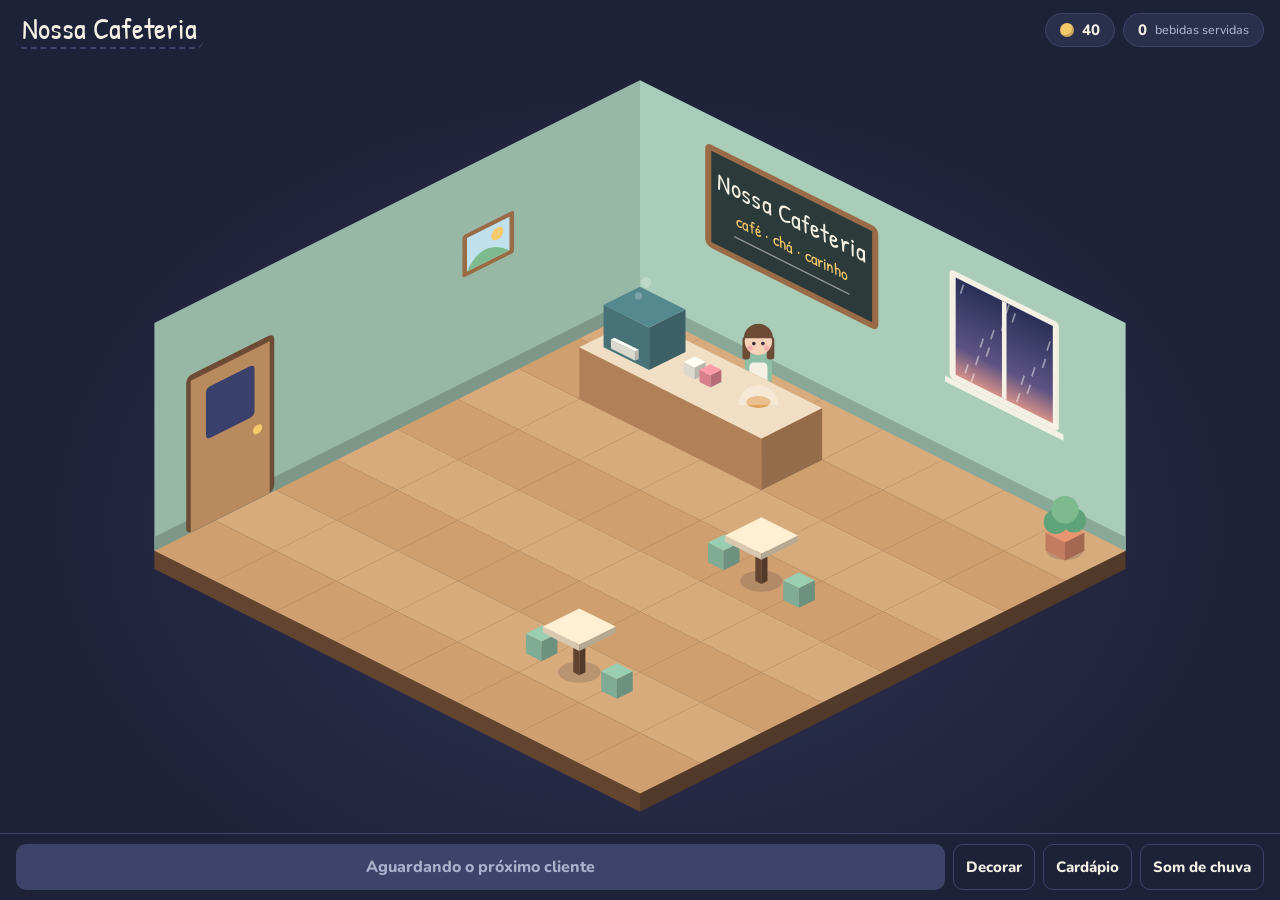
==== index.html @ 8dec98d8 "Add files via upload" ====
<!DOCTYPE html>
<html lang="pt-BR">
<head>
<meta charset="utf-8">
<meta name="viewport" content="width=device-width, initial-scale=1">
<title>Nossa Cafeteria</title>
<link rel="preconnect" href="https://fonts.googleapis.com">
<link href="https://fonts.googleapis.com/css2?family=Nunito:wght@500;700;800&family=Patrick+Hand&display=swap" rel="stylesheet">
<style>
:root{
  /* layout: uma tela só. Cabeçalho de giz, a cafeteria isométrica no meio, barra de ações embaixo, gaveta lateral para decorar. */
  --night:#1e2238; --panel:#2a2f4b; --line:#3d4369; --chalk:#f4f0e4; --muted:#aab0cc;
  --butter:#f6c96b; --rose:#ef8f9c; --sage:#8fbfa6;
  --display:"Patrick Hand","Comic Sans MS",cursive;
  --body:"Nunito",system-ui,-apple-system,"Segoe UI",sans-serif;
  color-scheme:dark;
}
*{box-sizing:border-box}
[hidden]{display:none!important}
html,body{height:100%;margin:0}
body{background:var(--night);color:var(--chalk);font-family:var(--body);font-weight:500;font-size:15px;overflow:hidden}
button{font:inherit;color:inherit;cursor:pointer;border:0;background:none}
button:focus-visible,input:focus-visible{outline:3px solid var(--butter);outline-offset:2px}
#app{height:100%;display:grid;grid-template-rows:auto 1fr auto}
header{display:flex;align-items:center;justify-content:space-between;gap:12px;padding:10px 16px;flex-wrap:wrap}
#nameBtn{font-family:var(--display);font-size:30px;line-height:1.1;padding:2px 6px;border-radius:8px;border-bottom:2px dashed var(--line);text-align:left}
#nameBtn:hover{border-bottom-color:var(--butter)}
#nameInput{font-family:var(--display);font-size:28px;background:var(--panel);color:var(--chalk);border:2px solid var(--butter);border-radius:8px;padding:2px 8px;width:min(320px,70vw)}
.stats{display:flex;gap:8px}
.pill{background:var(--panel);border:1px solid var(--line);border-radius:999px;padding:6px 14px;display:flex;align-items:center;gap:8px;font-weight:800;font-variant-numeric:tabular-nums}
.pill small{font-weight:500;color:var(--muted)}
.coin{width:14px;height:14px;border-radius:50%;background:var(--butter);box-shadow:inset -2px -2px 0 rgba(0,0,0,.18)}
main{display:flex;min-height:0}
#stage{flex:1;min-width:0;min-height:0;position:relative;background:radial-gradient(ellipse at 50% 60%,#2e3357 0%,var(--night) 70%)}
#room{position:absolute;inset:0;width:100%;height:100%;display:block;touch-action:manipulation}
#toast{position:absolute;left:50%;top:12px;transform:translate(-50%,-8px);max-width:min(440px,calc(100% - 32px));background:var(--chalk);color:#2a2540;padding:10px 16px;border-radius:14px;font-weight:700;opacity:0;pointer-events:none;transition:opacity .3s,transform .3s;text-align:center}
#toast.show{opacity:1;transform:translate(-50%,0)}
#placebar{position:absolute;left:50%;bottom:12px;transform:translateX(-50%);display:flex;align-items:center;gap:12px;background:var(--panel);border:1px solid var(--butter);border-radius:14px;padding:8px 8px 8px 14px;max-width:calc(100% - 32px)}
#panel{width:330px;background:var(--panel);border-left:1px solid var(--line);display:flex;flex-direction:column;min-height:0}
.tabs{display:flex;gap:6px;padding:10px 12px 0}
.tab{flex:1;padding:8px;border-radius:10px 10px 0 0;font-weight:800;color:var(--muted);border-bottom:3px solid transparent}
.tab[aria-selected="true"]{color:var(--chalk);border-bottom-color:var(--butter)}
.tabx{flex:0 0 auto;padding:8px 12px;color:var(--muted);font-weight:800}
#panelBody{overflow:auto;padding:12px;display:flex;flex-direction:column;gap:8px}
h2{font-family:var(--display);font-size:22px;font-weight:400;margin:8px 0 0}
.row{display:flex;align-items:center;gap:10px;background:rgba(255,255,255,.04);border:1px solid var(--line);border-radius:12px;padding:6px 8px}
.row canvas{width:56px;height:56px;flex:0 0 56px;background:rgba(255,255,255,.05);border-radius:8px}
.row .nm{flex:1;min-width:0;font-weight:700}
.row .nm small{display:block;font-weight:500;color:var(--muted)}
.btn{background:var(--butter);color:#2a2540;font-weight:800;border-radius:10px;padding:8px 12px;white-space:nowrap}
.btn:hover{filter:brightness(1.06)}
.btn:disabled{background:var(--line);color:var(--muted);cursor:default;filter:none}
.btn.ghost{background:transparent;color:var(--chalk);border:1px solid var(--line)}
.btn.ghost:hover{border-color:var(--chalk)}
.btn.ghost[aria-pressed="true"]{border-color:var(--sage);color:var(--sage)}
.sw{display:flex;gap:8px;flex-wrap:wrap}
.sw button{width:38px;height:38px;border-radius:50%;border:3px solid var(--line)}
.sw button[aria-pressed="true"]{border-color:var(--chalk)}
.recipe{background:rgba(255,255,255,.04);border:1px solid var(--line);border-radius:12px;padding:10px 12px}
.recipe b{display:flex;justify-content:space-between}
.recipe span{color:var(--muted);font-size:14px}
.recipe.locked{opacity:.6}
footer{display:flex;gap:8px;padding:10px 16px;flex-wrap:wrap;border-top:1px solid var(--line)}
#orderBtn{flex:1 1 220px;padding:12px 16px;font-size:16px}
.overlay{position:fixed;inset:0;background:rgba(20,22,40,.72);display:grid;place-items:center;padding:16px;z-index:5}
.card{background:var(--panel);border:1px solid var(--line);border-radius:20px;padding:18px;width:min(640px,100%);max-height:100%;overflow:auto;display:grid;gap:14px}
.card h1{font-family:var(--display);font-weight:400;font-size:30px;margin:0;text-wrap:balance}
.chips{display:flex;gap:6px;flex-wrap:wrap}
.chip{border:1px solid var(--line);border-radius:999px;padding:3px 10px;font-size:13px;color:var(--muted)}
.chip.done{background:var(--sage);border-color:var(--sage);color:#1e2238;font-weight:700}
.chip.now{border-color:var(--butter);color:var(--butter);font-weight:700}
.brewgrid{display:grid;grid-template-columns:150px 1fr;gap:18px;align-items:center}
.cupwrap{position:relative;width:118px;margin:0 auto}
.cupwrap::after{content:"";position:absolute;right:-26px;top:28px;width:30px;height:54px;border:6px solid var(--chalk);border-left:0;border-radius:0 24px 24px 0}
.cup{height:140px;border:5px solid var(--chalk);border-top-width:2px;border-radius:6px 6px 34px 34px;display:flex;flex-direction:column-reverse;overflow:hidden;background:rgba(255,255,255,.05)}
.layer{height:0;transition:height .7s ease;display:grid;place-items:center;color:#b7794a;font-size:13px;line-height:1;flex:0 0 auto}
.stations{display:grid;grid-template-columns:1fr 1fr;gap:8px}
.st{position:relative;overflow:hidden;background:rgba(255,255,255,.05);border:2px solid var(--line);border-radius:12px;padding:10px;font-weight:700;text-align:left}
.st:hover{border-color:var(--muted)}
.st.next{border-color:var(--butter);box-shadow:0 0 0 3px rgba(246,201,107,.18)}
.st.working::after{content:"";position:absolute;left:0;bottom:0;height:4px;width:100%;background:var(--butter);transform-origin:left;animation:fill .85s linear}
.st.no{animation:shake .3s}
.arts{display:flex;gap:8px;align-items:center;flex-wrap:wrap}
.arts button{width:44px;height:44px;border-radius:50%;border:2px solid var(--line);font-size:20px;color:var(--rose)}
.arts button:disabled{opacity:.35;cursor:default}
.arts button:not(:disabled){border-color:var(--butter)}
#hint{min-height:1.4em;color:var(--butter);font-weight:700}
.cardfoot{display:flex;justify-content:space-between;gap:8px}
@keyframes fill{from{transform:scaleX(0)}to{transform:scaleX(1)}}
@keyframes shake{25%{transform:translateX(-4px)}75%{transform:translateX(4px)}}
@media (max-width:760px){
  main{flex-direction:column}
  #panel{width:auto;height:46%;border-left:0;border-top:1px solid var(--line)}
  #nameBtn{font-size:24px}
  .brewgrid{grid-template-columns:1fr}
  .cup{height:110px}
}
@media (prefers-reduced-motion:reduce){.st.working::after,.st.no{animation:none}.layer,#toast{transition:none}}
</style>
</head>
<body>
<div id="app">
  <header>
    <div>
      <button id="nameBtn" title="Trocar o nome da cafeteria"></button>
      <input id="nameInput" maxlength="24" aria-label="Nome da cafeteria" hidden>
    </div>
    <div class="stats">
      <div class="pill" title="Moedas"><span class="coin"></span><span id="coins">0</span></div>
      <div class="pill"><span id="served">0</span><small>bebidas servidas</small></div>
    </div>
  </header>
  <main>
    <div id="stage">
      <canvas id="room" role="img" aria-label="Vista isométrica da cafeteria"></canvas>
      <div id="toast" role="status"></div>
      <div id="placebar" hidden><span id="placeText"></span><button class="btn ghost" id="placeCancel">Guardar</button></div>
    </div>
    <aside id="panel" hidden>
      <div class="tabs" role="tablist">
        <button class="tab" role="tab" data-tab="deco">Decoração</button>
        <button class="tab" role="tab" data-tab="menu">Cardápio</button>
        <button class="tabx" id="panelClose" aria-label="Fechar painel">Fechar</button>
      </div>
      <div id="panelBody"></div>
    </aside>
  </main>
  <footer>
    <button class="btn" id="orderBtn" disabled>Aguardando o próximo cliente</button>
    <button class="btn ghost" id="decoBtn">Decorar</button>
    <button class="btn ghost" id="menuBtn">Cardápio</button>
    <button class="btn ghost" id="rainBtn" aria-pressed="false">Som de chuva</button>
  </footer>
</div>

<div class="overlay" id="brew" hidden>
  <div class="card" role="dialog" aria-modal="true" aria-labelledby="brewTitle">
    <h1 id="brewTitle"></h1>
    <div class="chips" id="chips"></div>
    <div class="brewgrid">
      <div class="cupwrap"><div class="cup" id="cup"></div></div>
      <div style="display:grid;gap:10px">
        <div class="stations" id="stations"></div>
        <div class="arts" id="arts"><span>Desenho:</span>
          <button data-art="♥" aria-label="Coração">♥</button>
          <button data-art="✿" aria-label="Flor">✿</button>
          <button data-art="★" aria-label="Estrela">★</button>
        </div>
      </div>
    </div>
    <div id="hint" role="status"></div>
    <div class="cardfoot">
      <button class="btn ghost" id="brewBack">Voltar</button>
      <button class="btn" id="brewDone" disabled>Entregar para o cliente</button>
    </div>
  </div>
</div>

<script>
(() => {
'use strict';
const N=8, TW=40, TH=20, WALL=150;
const $=id=>document.getElementById(id);
const KEY='nossa-cafeteria-v1';

const RECIPES=[
  {id:'espresso',nome:'Espresso',preco:6,steps:['moer','extrair'],at:0},
  {id:'cha',nome:'Chá',preco:5,steps:['agua','sache'],at:0},
  {id:'cappuccino',nome:'Cappuccino',preco:10,steps:['moer','extrair','leite','espuma'],at:0},
  {id:'latte',nome:'Latte',preco:11,steps:['moer','extrair','leite','arte'],at:0},
  {id:'mocha',nome:'Mocha',preco:13,steps:['moer','extrair','chocolate','leite','espuma'],at:6},
  {id:'chocolate',nome:'Chocolate quente',preco:9,steps:['chocolate','leite','espuma'],at:14},
  {id:'gelado',nome:'Café gelado',preco:12,steps:['gelo','moer','extrair','leite'],at:24}
];
const ST={
  moer:{nome:'Moer os grãos',curto:'Moer'},
  extrair:{nome:'Tirar o espresso',curto:'Espresso',cor:'#5a3524',h:28},
  agua:{nome:'Água quente',curto:'Água',cor:'#cfe3e6',h:62},
  sache:{nome:'Sachê de chá',curto:'Chá',tinge:'#c98d52'},
  leite:{nome:'Leite vaporizado',curto:'Leite',cor:'#f0dcc0',h:34},
  espuma:{nome:'Espuma de leite',curto:'Espuma',cor:'#fffaf0',h:16},
  chocolate:{nome:'Calda de chocolate',curto:'Chocolate',cor:'#3b2218',h:14},
  gelo:{nome:'Gelo',curto:'Gelo',cor:'#dcf1f9',h:22},
  arte:{nome:'Desenho na espuma',curto:'Desenho'}
};
const SHOP=[
  {id:'planta',nome:'Planta',preco:15},
  {id:'samambaia',nome:'Costela-de-adão',preco:25},
  {id:'tapete',nome:'Tapete',preco:20,flat:true},
  {id:'luminaria',nome:'Luminária',preco:30},
  {id:'poltrona',nome:'Poltrona',preco:35},
  {id:'mesa',nome:'Mesa com banquinhos',preco:40,nota:'Mais 2 lugares'},
  {id:'estante',nome:'Estante de livros',preco:45},
  {id:'gato',nome:'Caminha com gatinho',preco:60,max:1,nota:'Ele passeia pela loja'},
  {id:'quadro',nome:'Quadro',preco:18,wall:true,v:92},
  {id:'relogio',nome:'Relógio',preco:20,wall:true,v:100},
  {id:'luzinhas',nome:'Luzinhas',preco:22,wall:true,v:132},
  {id:'prateleira',nome:'Prateleira de xícaras',preco:26,wall:true,v:86}
];
const DEFS=Object.fromEntries(SHOP.map(s=>[s.id,s]));
const WALLS={sage:'#a9cdb9',rose:'#efbcb8',sky:'#aecbe6',butter:'#f1dca4',lilac:'#cbbbe6'};
const WALL_NAMES={sage:'Verde sálvia',rose:'Rosa',sky:'Azul céu',butter:'Amarelo manteiga',lilac:'Lilás'};
const FLOORS={wood:['#d8ab7c','#cf9f70'],xadrez:['#f1e6d2','#9cc4b5'],escuro:['#7c5c4b','#705140']};
const FLOOR_NAMES={wood:'Madeira clara',xadrez:'Xadrez',escuro:'Madeira escura'};
const NOTES=[
  'Passei só para te ver. O café foi a desculpa.',
  'O melhor lugar da cidade é onde você está.',
  'Seu café deixa meu dia mais leve.',
  'Volto amanhã. E depois de amanhã também.'
];
const DEF_STATE=()=>({coins:40,served:0,count:0,name:'Nossa Cafeteria',wall:'sage',floor:'wood',
  items:[{id:'mesa',x:5,y:3},{id:'mesa',x:5,y:6},{id:'planta',x:7,y:0}],
  wallItems:[{id:'quadro',side:'L',t:2}],stock:{}});

let S=DEF_STATE();
function adopt(d){
  if(!d||typeof d!=='object')return;
  const b=DEF_STATE();
  S={...b,...d,items:Array.isArray(d.items)?d.items.filter(i=>DEFS[i.id]&&!DEFS[i.id].wall):b.items,
     wallItems:Array.isArray(d.wallItems)?d.wallItems.filter(i=>DEFS[i.id]&&DEFS[i.id].wall):b.wallItems,stock:d.stock||{}};
  if(!WALLS[S.wall])S.wall='sage'; if(!FLOORS[S.floor])S.floor='wood';
}
function save(){try{localStorage.setItem(KEY,JSON.stringify(S));}catch(e){}}

/* ---------- canvas helpers ---------- */
const cv=$('room'); let ctx=cv.getContext('2d');
let dpr=1, view={s:1,tx:0,ty:0}, now=0;
const P=(x,y,z=0)=>[(x-y)*TW,(x+y)*TH-z];
function shade(h,f){const n=parseInt(h.slice(1),16);const c=v=>Math.max(0,Math.min(255,v*f))|0;return `rgb(${c(n>>16&255)},${c(n>>8&255)},${c(n&255)})`;}
function poly(pts,fill){ctx.beginPath();pts.forEach((p,i)=>i?ctx.lineTo(p[0],p[1]):ctx.moveTo(p[0],p[1]));ctx.closePath();ctx.fillStyle=fill;ctx.fill();}
function bx(x,y,w,d,z0,z1,col){
  poly([P(x,y+d,z1),P(x+w,y+d,z1),P(x+w,y+d,z0),P(x,y+d,z0)],shade(col,.9));
  poly([P(x+w,y,z1),P(x+w,y+d,z1),P(x+w,y+d,z0),P(x+w,y,z0)],shade(col,.76));
  poly([P(x,y,z1),P(x+w,y,z1),P(x+w,y+d,z1),P(x,y+d,z1)],shade(col,1.08));
}
function circ(x,y,r){ctx.beginPath();ctx.arc(x,y,r,0,7);ctx.fill();}
function ell(x,y,rx,ry){ctx.beginPath();ctx.ellipse(x,y,rx,ry,0,0,7);ctx.fill();}
function rr(x,y,w,h,r){ctx.beginPath();ctx.moveTo(x+r,y);ctx.arcTo(x+w,y,x+w,y+h,r);ctx.arcTo(x+w,y+h,x,y+h,r);ctx.arcTo(x,y+h,x,y,r);ctx.arcTo(x,y,x+w,y,r);ctx.closePath();ctx.fill();}
function wallCtx(side,fn){ctx.save();ctx.transform(1,side==='R'?TH/TW:-TH/TW,0,1,0,0);fn(side==='R'?1:-1);ctx.restore();}
const shadow=(x,y,rx=12,ry=6)=>{ctx.fillStyle='rgba(30,25,50,.16)';ell(x,y,rx,ry);};

/* ---------- item art ---------- */
const G1='#5fa37a',G2='#7dbb8e';
const ITEM={
  planta(cx,cy){const p=P(cx,cy);shadow(p[0],p[1]);bx(cx-.16,cy-.16,.32,.32,0,12,'#d98a6a');const [x,y]=P(cx,cy,12);ctx.fillStyle=G1;circ(x-6,y-7,8);circ(x+6,y-8,8);ctx.fillStyle=G2;circ(x,y-15,9);},
  samambaia(cx,cy){const p=P(cx,cy);shadow(p[0],p[1],14,7);bx(cx-.18,cy-.18,.36,.36,0,14,'#e8dcc8');const [x,y]=P(cx,cy,14);
    [-1,-.5,0,.5,1].forEach((a,i)=>{ctx.save();ctx.translate(x,y);ctx.rotate(a*.8);ctx.fillStyle=i%2?G2:G1;ell(0,-22,7,22);ctx.restore();});},
  luminaria(cx,cy){const [x,y]=P(cx,cy);shadow(x,y,9,4.5);ctx.fillStyle='#4a4660';ell(x,y,7,3.5);rr(x-1.5,y-58,3,58,1);
    poly([[x-7,y-76],[x+7,y-76],[x+12,y-56],[x-12,y-56]],'#f6c96b');
    const g=ctx.createRadialGradient(x,y-56,2,x,y-56,62);g.addColorStop(0,'rgba(255,220,140,.34)');g.addColorStop(1,'rgba(255,220,140,0)');ctx.fillStyle=g;circ(x,y-56,62);},
  tapete(cx,cy){const a=.47,b=.33;poly([P(cx-a,cy-a),P(cx+a,cy-a),P(cx+a,cy+a),P(cx-a,cy+a)],'#ef8f9c');
    poly([P(cx-b,cy-b),P(cx+b,cy-b),P(cx+b,cy+b),P(cx-b,cy+b)],'#f7d3c4');
    poly([P(cx-.14,cy-.14),P(cx+.14,cy-.14),P(cx+.14,cy+.14),P(cx-.14,cy+.14)],'#ef8f9c');},
  poltrona(cx,cy){const p=P(cx,cy);shadow(p[0],p[1],18,9);const c='#e79aa5';
    bx(cx-.32,cy-.32,.64,.16,0,40,c);bx(cx-.32,cy-.16,.14,.48,0,24,c);bx(cx-.18,cy-.16,.36,.48,0,15,'#f3b9bf');bx(cx+.18,cy-.16,.14,.48,0,24,c);},
  mesa(cx,cy){const p=P(cx,cy);shadow(p[0],p[1],14,7);bx(cx-.05,cy-.05,.1,.1,0,26,'#6d4c36');bx(cx-.3,cy-.3,.6,.6,26,30,'#f0dfc4');},
  estante(cx,cy){const x0=cx-.42,y0=cy-.2;bx(x0,y0,.84,.4,0,72,'#b98a5e');const F=(u,z)=>P(x0+u,y0+.4,z);
    poly([F(.06,6),F(.78,6),F(.78,66),F(.06,66)],'#6d4c36');const cols=['#ef8f9c','#f6c96b','#8fbfa6','#9db7e0','#f3efe3'];
    for(let r=0;r<3;r++){const zb=7+r*20;if(r)poly([F(.06,zb-2),F(.78,zb-2),F(.78,zb),F(.06,zb)],'#b98a5e');
      for(let i=0;i<8;i++){const u=.09+i*.084,h=11+((i*7+r*5)%5);poly([F(u,zb),F(u+.07,zb),F(u+.07,zb+h),F(u,zb+h)],cols[(i+r*2)%5]);}}},
  gato(cx,cy){const [x,y]=P(cx,cy);ctx.fillStyle='#8f86c9';ell(x,y,17,9.5);ctx.fillStyle='#cbbbe6';ell(x,y-2,13,7);}
};
function stool(cx,cy){const p=P(cx,cy);shadow(p[0],p[1],7,3.5);bx(cx-.13,cy-.13,.26,.26,0,13,'#8fbfa6');}
const WITEM={
  quadro(u,v){ctx.fillStyle='#9a6b47';rr(u-17,v-14,34,28,2);ctx.fillStyle='#bfe0ec';ctx.fillRect(u-14,v-11,28,22);ctx.fillStyle='#f6c96b';circ(u+6,v-4,4);
    ctx.fillStyle='#7dbb8e';ctx.beginPath();ctx.moveTo(u-14,v+11);ctx.quadraticCurveTo(u-4,v-6,u+14,v+11);ctx.fill();},
  relogio(u,v){ctx.fillStyle='#4a4660';circ(u,v,14);ctx.fillStyle='#f4f0e4';circ(u,v,11.5);const d=new Date();const m=d.getMinutes()/60*6.283,h=(d.getHours()%12+d.getMinutes()/60)/12*6.283;
    ctx.strokeStyle='#4a4660';ctx.lineCap='round';ctx.lineWidth=2;ctx.beginPath();ctx.moveTo(u,v);ctx.lineTo(u+Math.sin(h)*6,v-Math.cos(h)*6);ctx.stroke();
    ctx.lineWidth=1.4;ctx.beginPath();ctx.moveTo(u,v);ctx.lineTo(u+Math.sin(m)*9,v-Math.cos(m)*9);ctx.stroke();},
  luzinhas(u,v){ctx.strokeStyle='#4a4660';ctx.lineWidth=1.2;ctx.beginPath();ctx.moveTo(u-20,v-5);ctx.quadraticCurveTo(u,v+11,u+20,v-5);ctx.stroke();
    const cols=['#f6c96b','#ef8f9c','#fff3c9','#9db7e0','#f6c96b'];
    for(let i=0;i<5;i++){const t=(i+.5)/5,x=u-20+40*t,y=v-5+32*t*(1-t);ctx.globalAlpha=.7+.3*Math.sin(now*2+i*1.7);ctx.fillStyle=cols[i];circ(x,y+3,3);}ctx.globalAlpha=1;},
  prateleira(u,v){ctx.fillStyle='#9a6b47';ctx.fillRect(u-18,v+6,36,4);['#f4f0e4','#ef8f9c','#8fbfa6'].forEach((c,i)=>{ctx.fillStyle=c;rr(u-15+i*11,v-4,8,10,2);});}
};

/* ---------- world rules ---------- */
const reserved=(x,y)=>(y<=1&&x<=4)||(x===2&&y>=2&&y<=6)||(y===6&&x<=2);
const wallReserved=(side,t)=>side==='L'?t>=6:(t>=1&&t<=3)||t===5||t===6;
const tileFree=(x,y,flat)=>!reserved(x,y)&&!S.items.some(i=>i.x===x&&i.y===y&&!!DEFS[i.id].flat===!!flat);
const wallFree=(side,t)=>!wallReserved(side,t)&&!S.wallItems.some(i=>i.side===side&&i.t===t);
function seats(){const o=[];for(const it of S.items)if(it.id==='mesa'){
  o.push({k:it.x+','+it.y+',a',x:it.x-.12,y:it.y+.5,tx:it.x,ty:it.y});o.push({k:it.x+','+it.y+',b',x:it.x+1.12,y:it.y+.5,tx:it.x,ty:it.y});}
  return o.filter(s=>s.x>.2&&s.x<N-.2);}
const DOOR={x:.25,y:6.5}, LANE={x:2.5,y:6.5};
const slot=i=>({x:2.5,y:2.75+i*.95});

/* ---------- customers ---------- */
const custs=[]; let spawnT=1.5; const parts=[];
const SKIN=['#f6d2b8','#e9b98f','#c98d62','#9b6a48','#fbe0cc'],HAIR=['#3a2c3f','#6d4c36','#c9803f','#2a2540','#e2c27a','#8a4b3a'],SHIRT=['#9db7e0','#f6c96b','#8fbfa6','#ef8f9c','#cbbbe6','#f4f0e4','#e39a6b'];
const pick=a=>a[Math.random()*a.length|0];
const unlocked=()=>RECIPES.filter(r=>S.served>=r.at);
function spawn(){S.count++;const special=S.count%6===0;
  custs.push({x:DOOR.x,y:DOOR.y,path:[],state:'enter',seed:Math.random()*9,skin:pick(SKIN),hair:pick(HAIR),shirt:special?'#ef8f9c':pick(SHIRT),pants:'#4a4660',long:Math.random()<.5,order:pick(unlocked()),special,seat:null,t:0});
  reflow();}
function reflow(){let i=0;for(const c of custs)if(c.state==='enter'||c.state==='queue'){const s=slot(i++);c.path=(c.state==='enter'&&c.x<2.45)?[LANE,s]:[s];}}
function move(c,dt,sp=1.7){if(!c.path.length){c.walking=false;return true;}const g=c.path[0],dx=g.x-c.x,dy=g.y-c.y,d=Math.hypot(dx,dy),st=sp*dt;
  if(d<=st){c.x=g.x;c.y=g.y;c.path.shift();}else{c.x+=dx/d*st;c.y+=dy/d*st;c.dir=(dx-dy)>=0?1:-1;}c.walking=true;return !c.path.length;}
const front=()=>{const c=custs.find(c=>c.state==='enter'||c.state==='queue');return c&&c.state==='queue'&&!c.path.length?c:null;};
function sendOut(c){c.seat=null;c.state='leave';c.path=[LANE,DOOR];}
function checkSeats(){const ks=new Set(seats().map(s=>s.k));for(const c of custs)if(c.seat&&!ks.has(c.seat))sendOut(c);}
function pop(x,y,z,txt,col){const p=P(x,y,z);parts.push({x:p[0],y:p[1],txt,col,life:1.6});}
function serve(c,r,art){const gain=r.preco+(Math.random()*3|0)+(art?1:0);S.coins+=gain;S.served++;pop(c.x,c.y,60,'+'+gain,'#f6c96b');c.cup=true;
  const taken=new Set(custs.map(k=>k.seat).filter(Boolean));const free=seats().filter(s=>!taken.has(s.k));
  if(free.length){const s=pick(free);c.seat=s.k;c.state='toSeat';c.path=[{x:s.x,y:s.y}];}else sendOut(c);
  reflow();
  const novo=RECIPES.filter(k=>k.at===S.served&&k.at>0);
  if(c.special)toast('Recadinho do cliente especial: “'+pick(NOTES)+'”');
  else if(novo.length)toast('Nova receita no cardápio: '+novo.map(k=>k.nome).join(', ')+'.');
  save();hud();if(!$('panel').hidden)renderPanel();}

/* ---------- cat ---------- */
const cat={x:0,y:0,mode:'sleep',t:6,path:[],on:false,dir:1};
function updCat(dt){const bed=S.items.find(i=>i.id==='gato');if(!bed){cat.on=false;return;}
  const home={x:bed.x+.5,y:bed.y+.5};
  if(!cat.on){cat.on=true;cat.x=home.x;cat.y=home.y;cat.mode='sleep';cat.t=5+Math.random()*6;}
  if(cat.mode==='sleep'){cat.x=home.x;cat.y=home.y;cat.t-=dt;if(cat.t<=0){const f=[];for(let x=0;x<N;x++)for(let y=0;y<N;y++)if(tileFree(x,y))f.push({x:x+.5,y:y+.5});
    if(f.length){cat.path=[pick(f)];cat.mode='walk';}else cat.t=5;}}
  else if(cat.mode==='walk'){if(move(cat,dt,1.1)){cat.mode='sit';cat.t=5+Math.random()*6;}}
  else if(cat.mode==='sit'){cat.walking=false;cat.t-=dt;if(cat.t<=0){cat.mode='home';}}
  else{cat.path=[home];if(move(cat,dt,1.1)){cat.mode='sleep';cat.t=9+Math.random()*10;}}}
function drawCat(cx,cy,mode,dir){const [x,y]=P(cx,cy);const c='#e9a25f',d='#c9803f';
  if(mode==='sleep'){ctx.fillStyle=c;ell(x,y-6,11,6.5);ctx.fillStyle=d;ell(x+6,y-3,6,2.5);ctx.fillStyle=c;circ(x-7,y-8,5);
    poly([[x-11,y-11],[x-10,y-16],[x-7,y-12]],c);poly([[x-6,y-12],[x-4,y-16],[x-3,y-10]],c);
    ctx.fillStyle='rgba(244,240,228,.8)';ctx.font='11px "Patrick Hand",cursive';ctx.fillText('z',x+2,y-16-3*Math.sin(now*1.5));return;}
  const bob=mode==='sit'?0:Math.abs(Math.sin(now*10))*1.5;shadow(x,y,9,4);
  ctx.strokeStyle=d;ctx.lineWidth=2.5;ctx.lineCap='round';ctx.beginPath();ctx.moveTo(x-9*dir,y-8);ctx.quadraticCurveTo(x-15*dir,y-12,x-13*dir,y-19+2*Math.sin(now*3));ctx.stroke();
  ctx.fillStyle=c;rr(x-7,y-5,3,5,1);rr(x+4,y-5,3,5,1);ell(x,y-8-bob,10,5.5);const hx=x+9*dir,hy=y-14-bob;circ(hx,hy,5.5);
  poly([[hx-5,hy-2],[hx-4,hy-9],[hx-1,hy-4]],c);poly([[hx+1,hy-4],[hx+4,hy-9],[hx+5,hy-2]],c);
  ctx.fillStyle='#3a2c3f';circ(hx-2,hy,.9);circ(hx+2,hy,.9);}

/* ---------- drawing ---------- */
function drawPerson(c,sit){const [px,py0]=P(c.x,c.y);const bob=c.walking?Math.abs(Math.sin(now*9+c.seed))*2:0;const py=py0-(sit?12:0)-bob;
  shadow(px,py0,10,5);
  if(!sit){ctx.fillStyle=c.pants;rr(px-6,py-10,5,10,2);rr(px+1,py-10,5,10,2);}
  ctx.fillStyle=c.shirt;rr(px-9,py-31,18,23,7);
  if(c.apron){ctx.fillStyle='#f4f0e4';rr(px-6,py-25,12,16,3);}
  if(c.long){ctx.fillStyle=c.hair;rr(px-10.5,py-42,5,15,2);rr(px+5.5,py-42,5,15,2);}
  ctx.fillStyle=c.skin;circ(px,py-39,9);
  ctx.fillStyle=c.hair;ctx.beginPath();ctx.arc(px,py-41,9.6,Math.PI,0);ctx.fill();
  ctx.fillStyle='#3a2c3f';circ(px-3,py-37.5,1.2);circ(px+3,py-37.5,1.2);
  ctx.fillStyle='rgba(239,143,156,.55)';circ(px-5.5,py-34.5,1.8);circ(px+5.5,py-34.5,1.8);
  if(c.cup&&!sit){ctx.fillStyle='#f4f0e4';rr(px+8,py-24,6,7,1.5);}
  if(c.special){ctx.fillStyle='#ef8f9c';ctx.font='13px sans-serif';ctx.textAlign='center';ctx.fillText('♥',px,py-54-2*Math.sin(now*3));ctx.textAlign='start';}}
const barista={x:2.5,y:.55,seed:0,skin:'#f6d2b8',hair:'#6d4c36',shirt:'#8fbfa6',pants:'#4a4660',long:true,apron:true};
function drawCounter(){bx(1,1,3,1,0,34,'#c58f62');poly([P(1,1,34),P(4,1,34),P(4,2,34),P(1,2,34)],'#f0dfc4');
  bx(1.2,1.2,.75,.6,34,62,'#4f7f86');bx(1.38,1.8,.4,.06,38,44,'#f4f0e4');
  const s=P(1.55,1.5,64);ctx.fillStyle='rgba(255,255,255,.22)';circ(s[0]+2*Math.sin(now*1.3),s[1]-6-((now*6)%10),3.5);circ(s[0]-3,s[1]-2-((now*6+5)%10),2.5);
  bx(2.3,1.4,.18,.18,34,42,'#f4f0e4');bx(2.56,1.4,.18,.18,34,42,'#ef8f9c');
  const [x,y]=P(3.45,1.5,34);ctx.fillStyle='#e0a35c';ell(x,y-3,8,4);ctx.fillStyle='rgba(255,255,255,.3)';ctx.beginPath();ctx.arc(x,y-1,13,Math.PI,0);ctx.fill();}
function drawRoom(){
  const wc=WALLS[S.wall],fl=FLOORS[S.floor];
  bx(0,0,N,N,-12,0,'#6d4c36');
  for(let x=0;x<N;x++)for(let y=0;y<N;y++)poly([P(x,y),P(x+1,y),P(x+1,y+1),P(x,y+1)],fl[S.floor==='xadrez'?(x+y)%2:y%2]);
  wallCtx('L',()=>{ctx.fillStyle=shade(wc,.9);ctx.fillRect(-N*TW,-WALL,N*TW,WALL);ctx.fillStyle=shade(wc,.74);ctx.fillRect(-N*TW,-9,N*TW,9);
    const x0=-7.5*TW+4;ctx.fillStyle='#6d4c36';rr(x0-3,-104,58,104,4);ctx.fillStyle='#b98a5e';ctx.fillRect(x0,-100,52,100);
    ctx.fillStyle='#39406b';rr(x0+10,-90,32,34,3);ctx.fillStyle='#f6c96b';circ(x0+44,-46,3);});
  wallCtx('R',()=>{ctx.fillStyle=wc;ctx.fillRect(0,-WALL,N*TW,WALL);ctx.fillStyle=shade(wc,.82);ctx.fillRect(0,-9,N*TW,9);
    // quadro-negro com o nome da cafeteria
    ctx.fillStyle='#9a6b47';rr(TW+3,-131,3*TW-6,68,4);ctx.fillStyle='#2c3a3a';ctx.fillRect(TW+7,-127,3*TW-14,60);
    ctx.fillStyle='#f4f0e4';ctx.textAlign='center';ctx.font='17px "Patrick Hand",cursive';ctx.fillText(S.name,2.5*TW,-104,3*TW-22);
    ctx.font='11px "Patrick Hand",cursive';ctx.fillStyle='#f6c96b';ctx.fillText('café · chá · carinho',2.5*TW,-86,3*TW-22);
    ctx.strokeStyle='rgba(244,240,228,.5)';ctx.lineWidth=1;ctx.beginPath();ctx.moveTo(TW+22,-78);ctx.lineTo(4*TW-22,-78);ctx.stroke();ctx.textAlign='start';
    // janela com chuva
    const x0=5*TW+8,w=2*TW-16,y0=-124,h=64;const g=ctx.createLinearGradient(0,y0,0,y0+h);g.addColorStop(0,'#2a3058');g.addColorStop(.7,'#5d5383');g.addColorStop(1,'#d48f88');
    ctx.fillStyle='#f4f0e4';rr(x0-4,y0-4,w+8,h+8,3);ctx.fillStyle=g;ctx.fillRect(x0,y0,w,h);
    ctx.save();ctx.beginPath();ctx.rect(x0,y0,w,h);ctx.clip();ctx.strokeStyle='rgba(255,255,255,.45)';ctx.lineWidth=1;
    for(let i=0;i<16;i++){const rx=x0+((i*37+now*30)%w),ry=y0+((i*53+now*150)%h);ctx.beginPath();ctx.moveTo(rx,ry);ctx.lineTo(rx-2,ry+7);ctx.stroke();}
    ctx.restore();ctx.fillStyle='#f4f0e4';ctx.fillRect(x0+w/2-1.5,y0,3,h);ctx.fillRect(x0-7,y0+h+4,w+14,4);});
}
function drawWallItem(it,alpha){const d=DEFS[it.id];wallCtx(it.side,dir=>{if(alpha)ctx.globalAlpha=alpha;WITEM[it.id](dir*(it.t+.5)*TW,-d.v);ctx.globalAlpha=1;});}
function draw(){
  ctx.setTransform(1,0,0,1,0,0);ctx.clearRect(0,0,cv.width,cv.height);
  const k=dpr*view.s;ctx.setTransform(k,0,0,k,dpr*view.tx,dpr*view.ty);
  drawRoom();
  S.wallItems.forEach(i=>drawWallItem(i));
  if(placing){const def=DEFS[placing.id];
    if(def.wall){for(const side of['L','R'])for(let t=0;t<N;t++)if(wallFree(side,t))wallCtx(side,dir=>{ctx.fillStyle='rgba(255,255,255,.28)';circ(dir*(t+.5)*TW,-def.v,5);});}
    else for(let x=0;x<N;x++)for(let y=0;y<N;y++)if(tileFree(x,y,def.flat))poly([P(x+.5,y+.3),P(x+.7,y+.5),P(x+.5,y+.7),P(x+.3,y+.5)],'rgba(255,255,255,.3)');}
  S.items.forEach(i=>{if(DEFS[i.id].flat)ITEM[i.id](i.x+.5,i.y+.5);});
  const D=[{d:barista.x+barista.y,f:()=>drawPerson(barista)},{d:4,f:drawCounter}];
  const sitting={};custs.forEach(c=>{if(c.state==='sit')sitting[c.seat]=1;});
  for(const it of S.items){if(DEFS[it.id].flat)continue;const cx=it.x+.5,cy=it.y+.5;
    if(it.id==='mesa'){D.push({d:cx+cy-.67,f:()=>stool(cx-.62,cy)});D.push({d:cx+cy+.57,f:()=>stool(cx+.62,cy)});
      D.push({d:cx+cy,f:()=>{ITEM.mesa(cx,cy);['a','b'].forEach((s,j)=>{if(sitting[it.x+','+it.y+','+s]){const p=P(cx+(j?.16:-.16),cy,30);ctx.fillStyle='#f4f0e4';rr(p[0]-3.5,p[1]-7,7,7,1.5);}});}});}
    else D.push({d:cx+cy,f:()=>ITEM[it.id](cx,cy)});}
  for(const c of custs)D.push({d:c.x+c.y,f:()=>drawPerson(c,c.state==='sit')});
  if(cat.on)D.push({d:cat.x+cat.y+.01,f:()=>drawCat(cat.x,cat.y,cat.mode==='sleep'?'sleep':cat.mode==='sit'?'sit':'walk',cat.dir||1)});
  D.sort((a,b)=>a.d-b.d).forEach(o=>o.f());
  if(placing&&hover){const def=DEFS[placing.id];
    if(def.wall){if(hover.wall&&wallFree(hover.wall.side,hover.wall.t))drawWallItem({id:placing.id,...hover.wall},.7);}
    else if(hover.tile){const {x,y}=hover.tile,ok=tileFree(x,y,def.flat);poly([P(x,y),P(x+1,y),P(x+1,y+1),P(x,y+1)],ok?'rgba(143,191,166,.5)':'rgba(239,143,156,.5)');
      if(ok){ctx.globalAlpha=.75;ITEM[placing.id](x+.5,y+.5);if(placing.id==='mesa'){stool(x-.12,y+.5);stool(x+1.12,y+.5);}ctx.globalAlpha=1;}}}
  const f=front();
  if(f&&!placing){const [x,y]=P(f.x,f.y,62);ctx.font='15px "Patrick Hand",cursive';const w=ctx.measureText(f.order.nome).width+18;const by=y-24-2*Math.sin(now*2.5);
    ctx.fillStyle='#f4f0e4';rr(x-w/2,by,w,22,9);poly([[x-5,by+21],[x+5,by+21],[x,by+28]],'#f4f0e4');ctx.fillStyle='#2a2540';ctx.textAlign='center';ctx.fillText(f.order.nome,x,by+16);ctx.textAlign='start';}
  ctx.font='18px "Patrick Hand",cursive';ctx.textAlign='center';
  for(const p of parts){ctx.globalAlpha=Math.min(1,p.life);ctx.fillStyle=p.col;ctx.fillText(p.txt,p.x,p.y);}
  ctx.globalAlpha=1;ctx.textAlign='start';
}

/* ---------- loop ---------- */
let last=0,lastLabel='';
function tick(ts){const dt=Math.min(.05,(ts-last)/1000||0);last=ts;now=ts/1000;
  spawnT-=dt;const waiting=custs.filter(c=>c.state==='enter'||c.state==='queue').length;
  if(spawnT<=0){if(waiting<3)spawn();spawnT=7+Math.random()*7;}
  for(let i=custs.length-1;i>=0;i--){const c=custs[i],done=move(c,dt);
    if(c.state==='enter'&&done)c.state='queue';
    else if(c.state==='toSeat'&&done){c.state='sit';c.t=14+Math.random()*12;}
    else if(c.state==='sit'){c.t-=dt;if(c.t<=0){pop(c.x,c.y,58,'♥','#ef8f9c');sendOut(c);}}
    else if(c.state==='leave'&&done)custs.splice(i,1);}
  updCat(dt);
  for(let i=parts.length-1;i>=0;i--){parts[i].life-=dt;parts[i].y-=18*dt;if(parts[i].life<=0)parts.splice(i,1);}
  const f=front(),lab=f?'Preparar pedido: '+f.order.nome:'Aguardando o próximo cliente';
  if(lab!==lastLabel){lastLabel=lab;$('orderBtn').textContent=lab;$('orderBtn').disabled=!f;}
  draw();requestAnimationFrame(tick);}

/* ---------- HUD, toast ---------- */
function hud(){$('coins').textContent=S.coins;$('served').textContent=S.served;$('nameBtn').textContent=S.name;}
let toastT;function toast(m){const t=$('toast');t.textContent=m;t.classList.add('show');clearTimeout(toastT);toastT=setTimeout(()=>t.classList.remove('show'),4800);}

/* ---------- brew ---------- */
let brew=null;
function openBrew(c){if(!c)return;brew={c,r:c.order,i:0,busy:false,art:false};$('cup').innerHTML='';$('brewTitle').textContent='Pedido: '+c.order.nome;
  $('stations').innerHTML=Object.keys(ST).filter(k=>k!=='arte').map(k=>`<button class="st" data-st="${k}">${ST[k].nome}</button>`).join('');
  $('brew').hidden=false;renderBrew();}
function renderBrew(msg){const {r,i}=brew,cur=r.steps[i];
  $('chips').innerHTML=r.steps.map((s,j)=>`<span class="chip ${j<i?'done':j===i?'now':''}">${j+1}. ${ST[s].curto}</span>`).join('');
  document.querySelectorAll('#stations .st').forEach(b=>b.classList.toggle('next',b.dataset.st===cur));
  document.querySelectorAll('#arts button').forEach(b=>b.disabled=cur!=='arte');
  $('arts').style.display=r.steps.includes('arte')?'':'none';
  $('brewDone').disabled=i<r.steps.length;
  $('hint').textContent=msg||(cur?(cur==='arte'?'Agora escolha o desenho na espuma.':'Próximo passo: '+ST[cur].nome+'.'):'Prontinho! Pode entregar.');}
function addLayer(cor,h,txt){const d=document.createElement('div');d.className='layer';d.style.background=cor;d.textContent=txt||'';$('cup').appendChild(d);requestAnimationFrame(()=>requestAnimationFrame(()=>d.style.height=h+'%'));}
$('stations').addEventListener('click',e=>{const b=e.target.closest('.st');if(!b||!brew||brew.busy)return;const cur=brew.r.steps[brew.i];
  if(!cur)return;
  if(b.dataset.st!==cur){b.classList.remove('no');void b.offsetWidth;b.classList.add('no');renderBrew(cur==='arte'?'Falta só o desenho na espuma.':'Quase! Agora é: '+ST[cur].nome+'.');return;}
  brew.busy=true;b.classList.add('working');const st=ST[cur];
  setTimeout(()=>{if(!brew)return;b.classList.remove('working');if(st.cor)addLayer(st.cor,st.h);
    if(st.tinge){const l=$('cup').lastElementChild;if(l)l.style.background=st.tinge;}
    brew.i++;brew.busy=false;renderBrew(cur==='moer'?'Hum, que cheirinho de café moído. Agora: '+ST[brew.r.steps[brew.i]].nome+'.':'');},850);});
$('arts').addEventListener('click',e=>{const b=e.target.closest('button');if(!b||!brew||brew.busy||brew.r.steps[brew.i]!=='arte')return;
  addLayer('#fffaf0',13,b.dataset.art);brew.art=true;brew.i++;renderBrew();});
function closeBrew(){$('brew').hidden=true;brew=null;}
$('brewBack').onclick=closeBrew;
$('brewDone').onclick=()=>{const b=brew;closeBrew();if(custs.includes(b.c)&&b.c.state==='queue')serve(b.c,b.r,b.art);};
$('orderBtn').onclick=()=>openBrew(front());

/* ---------- panel / shop ---------- */
let tab='deco',placing=null,hover=null,resetArmed=false;
const owned=id=>S.items.concat(S.wallItems).filter(i=>i.id===id).length+(S.stock[id]||0)+(placing&&placing.id===id?1:0);
function renderPanel(){document.querySelectorAll('.tab').forEach(t=>t.setAttribute('aria-selected',t.dataset.tab===tab));
  const b=$('panelBody');
  if(tab==='menu'){b.innerHTML='<h2>Cardápio</h2>'+RECIPES.map(r=>{const ok=S.served>=r.at;
      return `<div class="recipe ${ok?'':'locked'}"><b><span style="color:inherit;font-size:inherit">${r.nome}</span><span>${r.preco} moedas</span></b><span>${ok?r.steps.map(s=>ST[s].curto).join(' → '):'Libera com '+r.at+' bebidas servidas'}</span></div>`;}).join('');return;}
  const row=s=>{const st=S.stock[s.id]||0,full=s.max&&owned(s.id)>=s.max&&!st;
    const lab=st?`Colocar (${st})`:full?'Já é seu':`${s.preco} moedas`;
    return `<div class="row"><canvas data-pv="${s.id}" width="56" height="56"></canvas><div class="nm">${s.nome}${s.nota?`<small>${s.nota}</small>`:''}</div><button class="btn" data-buy="${s.id}" ${(!st&&(full||S.coins<s.preco))?'disabled':''}>${lab}</button></div>`;};
  b.innerHTML='<h2>Para o salão</h2>'+SHOP.filter(s=>!s.wall).map(row).join('')+'<h2>Para as paredes</h2>'+SHOP.filter(s=>s.wall).map(row).join('')+
    '<h2>Cor da parede</h2><div class="sw">'+Object.keys(WALLS).map(k=>`<button data-wall="${k}" style="background:${WALLS[k]}" aria-label="${WALL_NAMES[k]}" aria-pressed="${S.wall===k}"></button>`).join('')+'</div>'+
    '<h2>Piso</h2><div class="sw">'+Object.keys(FLOORS).map(k=>`<button data-floor="${k}" style="background:linear-gradient(135deg,${FLOORS[k][0]} 50%,${FLOORS[k][1]} 50%)" aria-label="${FLOOR_NAMES[k]}" aria-pressed="${S.floor===k}"></button>`).join('')+'</div>'+
    '<p style="color:var(--muted);margin:8px 0 0">Com este painel aberto, toque em um móvel da cafeteria para mudar de lugar.</p>'+
    `<button class="btn ghost" data-reset="1" style="margin-top:8px">${resetArmed?'Toque de novo para apagar tudo':'Recomeçar do zero'}</button>`;
  b.querySelectorAll('canvas[data-pv]').forEach(preview);}
function preview(c){const id=c.dataset.pv,main=ctx;c.width=c.height=56*dpr;ctx=c.getContext('2d');
  if(DEFS[id].wall){ctx.setTransform(dpr*.95,0,0,dpr*.95,dpr*28,dpr*(id==='luzinhas'?26:28));WITEM[id](0,0);}
  else{const k=dpr*(id==='estante'||id==='luminaria'?.56:.7);ctx.setTransform(k,0,0,k,dpr*28,dpr*46);ctx.translate(0,-20);
    if(id==='mesa'){stool(-.12,.5);ITEM.mesa(.5,.5);stool(1.12,.5);}else ITEM[id](.5,.5);if(id==='gato')drawCat(.5,.5,'sleep',1);}
  ctx=main;}
function openPanel(t){tab=t;$('panel').hidden=false;resetArmed=false;renderPanel();}
function closePanel(){cancelPlacing();$('panel').hidden=true;}
function setPlacing(id){placing=id?{id}:null;$('placebar').hidden=!placing;
  if(placing)$('placeText').textContent=(DEFS[id].wall?'Toque em um ponto da parede para pendurar: ':'Toque em um lugar livre para colocar: ')+DEFS[id].nome;}
function cancelPlacing(){if(!placing)return;S.stock[placing.id]=(S.stock[placing.id]||0)+1;setPlacing(null);save();if(!$('panel').hidden)renderPanel();}
$('placeCancel').onclick=cancelPlacing;
$('panel').addEventListener('click',e=>{const t=e.target.closest('button');if(!t)return;const d=t.dataset;
  if(d.tab){tab=d.tab;resetArmed=false;if(tab!=='deco')cancelPlacing();renderPanel();}
  else if(d.buy){cancelPlacing();const s=DEFS[d.buy];if(S.stock[s.id]>0)S.stock[s.id]--;else if(S.coins>=s.preco)S.coins-=s.preco;else return;setPlacing(s.id);hud();save();renderPanel();}
  else if(d.wall){S.wall=d.wall;save();renderPanel();}
  else if(d.floor){S.floor=d.floor;save();renderPanel();}
  else if(d.reset){if(!resetArmed){resetArmed=true;renderPanel();return;}S=DEF_STATE();custs.length=0;cat.on=false;setPlacing(null);resetArmed=false;save();hud();renderPanel();toast('Cafeteria nova em folha.');}});
$('panelClose').onclick=closePanel;
$('decoBtn').onclick=()=>(!$('panel').hidden&&tab==='deco')?closePanel():openPanel('deco');
$('menuBtn').onclick=()=>{cancelPlacing();(!$('panel').hidden&&tab==='menu')?closePanel():openPanel('menu');};

/* ---------- pointer ---------- */
function target(e){const r=cv.getBoundingClientRect();const wx=(e.clientX-r.left-view.tx)/view.s,wy=(e.clientY-r.top-view.ty)/view.s;
  const gx=(wx/TW+wy/TH)/2,gy=(wy/TH-wx/TW)/2,tx=Math.floor(gx),ty=Math.floor(gy);let wall=null,best=46;
  for(const side of['L','R'])for(let t=0;t<N;t++){const p=side==='L'?P(0,t+.5,100):P(t+.5,0,100);const d=Math.hypot(p[0]-wx,p[1]-wy);if(d<best){best=d;wall={side,t};}}
  return{wx,wy,tile:tx>=0&&ty>=0&&tx<N&&ty<N?{x:tx,y:ty}:null,wall};}
cv.addEventListener('pointermove',e=>{hover=target(e);});
cv.addEventListener('pointerleave',()=>{hover=null;});
cv.addEventListener('click',e=>{const t=target(e);hover=t;
  if(placing){const def=DEFS[placing.id];
    if(def.wall){if(t.wall&&wallFree(t.wall.side,t.wall.t)){S.wallItems.push({id:placing.id,...t.wall});setPlacing(null);}else return toast('Escolha um ponto livre na parede (as bolinhas claras).');}
    else{if(t.tile&&tileFree(t.tile.x,t.tile.y,def.flat)){S.items.push({id:placing.id,...t.tile});setPlacing(null);}else return toast('Esse lugar está ocupado. Escolha um piso com a marca clara.');}
    save();renderPanel();return;}
  if(!$('panel').hidden&&tab==='deco'){
    let hit=null,best=30;for(const it of S.items){if(DEFS[it.id].flat)continue;const p=P(it.x+.5,it.y+.5,18);const d=Math.hypot(p[0]-t.wx,p[1]-t.wy);if(d<best){best=d;hit=it;}}
    if(!hit&&t.tile)hit=S.items.find(i=>i.x===t.tile.x&&i.y===t.tile.y);
    if(hit){S.items.splice(S.items.indexOf(hit),1);checkSeats();setPlacing(hit.id);save();renderPanel();return;}
    if(t.wall){const w=S.wallItems.find(i=>i.side===t.wall.side&&i.t===t.wall.t);if(w){S.wallItems.splice(S.wallItems.indexOf(w),1);setPlacing(w.id);save();renderPanel();}}
    return;}
  const f=front();if(f){const p=P(f.x,f.y,40);if(Math.hypot(p[0]-t.wx,p[1]-t.wy)<34)return openBrew(f);}
  if(cat.on){const p=P(cat.x,cat.y,8);if(Math.hypot(p[0]-t.wx,p[1]-t.wy)<18)pop(cat.x,cat.y,24,'♥','#ef8f9c');}});
addEventListener('keydown',e=>{if(e.key==='Escape'){if(brew)closeBrew();else cancelPlacing();}});

/* ---------- name ---------- */
$('nameBtn').onclick=()=>{const i=$('nameInput');i.value=S.name;$('nameBtn').hidden=true;i.hidden=false;i.focus();i.select();};
function commitName(){const i=$('nameInput');if(i.hidden)return;S.name=i.value.trim().slice(0,24)||'Nossa Cafeteria';i.hidden=true;$('nameBtn').hidden=false;hud();save();}
$('nameInput').addEventListener('blur',commitName);
$('nameInput').addEventListener('keydown',e=>{if(e.key==='Enter')commitName();});

/* ---------- rain sound ---------- */
let actx,gain,rainOn=false;
$('rainBtn').onclick=()=>{try{
  if(!actx){actx=new(window.AudioContext||window.webkitAudioContext)();const len=actx.sampleRate*3,buf=actx.createBuffer(1,len,actx.sampleRate),d=buf.getChannelData(0);
    for(let i=0;i<len;i++)d[i]=Math.random()*2-1;const src=actx.createBufferSource();src.buffer=buf;src.loop=true;
    const hp=actx.createBiquadFilter();hp.type='highpass';hp.frequency.value=700;const lp=actx.createBiquadFilter();lp.type='lowpass';lp.frequency.value=5200;
    gain=actx.createGain();gain.gain.value=0;src.connect(hp);hp.connect(lp);lp.connect(gain);gain.connect(actx.destination);src.start();}
  if(actx.state==='suspended')actx.resume();
  rainOn=!rainOn;gain.gain.linearRampToValueAtTime(rainOn?.07:0,actx.currentTime+.6);$('rainBtn').setAttribute('aria-pressed',rainOn);
}catch(err){toast('Não foi possível tocar o som neste navegador.');}};

/* ---------- boot ---------- */
function resize(){const r=$('stage').getBoundingClientRect();dpr=Math.min(2,window.devicePixelRatio||1);cv.width=Math.max(1,r.width*dpr);cv.height=Math.max(1,r.height*dpr);
  const H=WALL+2*N*TH+40;view.s=Math.min(r.width/(2*N*TW+40),r.height/H);view.tx=r.width/2;view.ty=(r.height-H*view.s)/2+(WALL+14)*view.s;}
function start(data){
  if(data&&data.state)adopt(data.state);else{try{adopt(JSON.parse(localStorage.getItem(KEY)));}catch(e){}}
  hud();resize();
  if(window.ResizeObserver)new ResizeObserver(resize).observe($('stage'));else addEventListener('resize',resize);
  requestAnimationFrame(tick);
}
window.claude?.hot?.snapshot?.(()=>({state:S}));
window.claude?.hot?.ready?window.claude.hot.ready(start):start(window.claude?.hot?.data??{});
})();
</script>
</body>
</html>
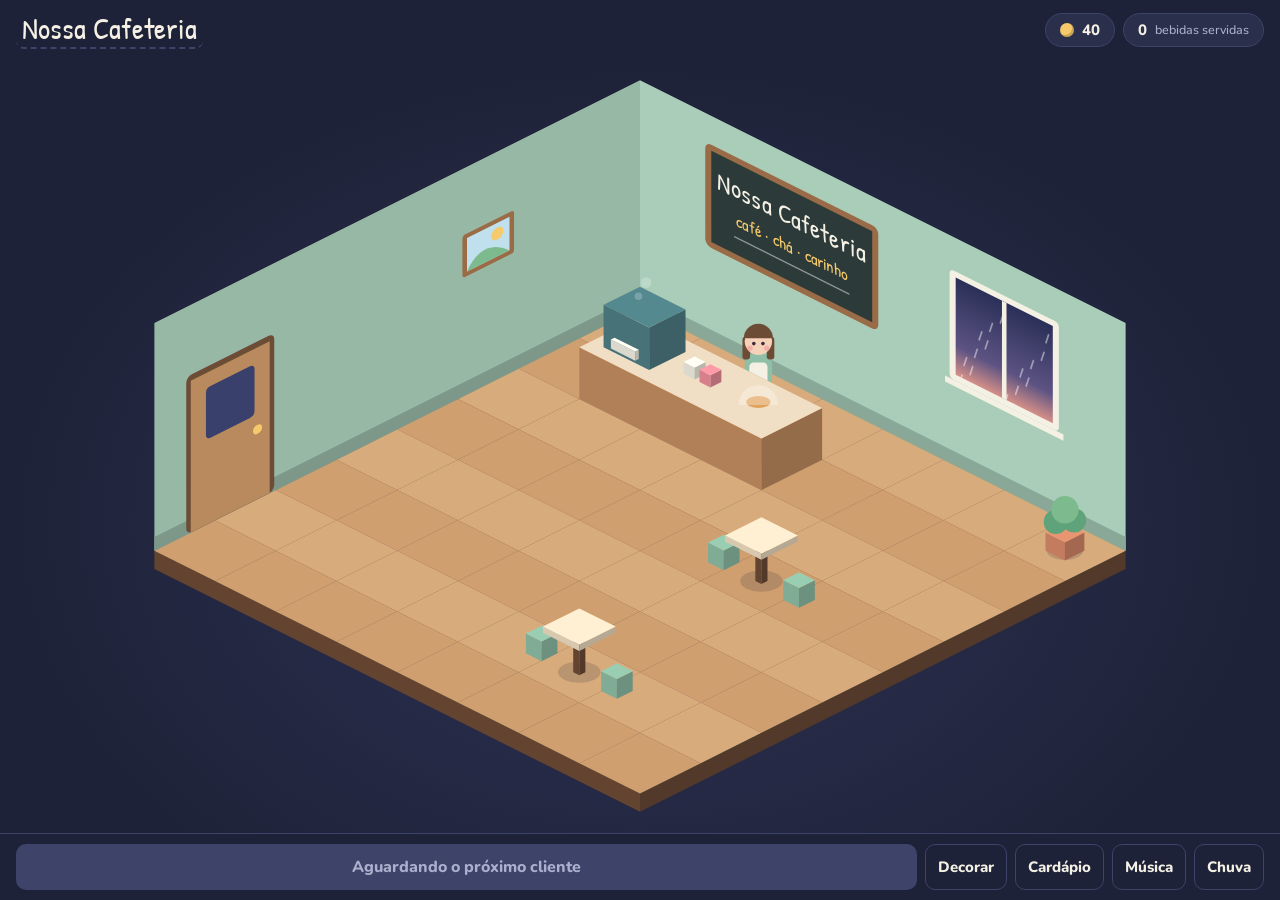
==== commit 0700911d: "Add files via upload" ====
--- a/index.html
+++ b/index.html
@@ -2,7 +2,7 @@
 <html lang="pt-BR">
 <head>
 <meta charset="utf-8">
-<meta name="viewport" content="width=device-width, initial-scale=1">
+<meta name="viewport" content="width=device-width, initial-scale=1, viewport-fit=cover">
 <title>Nossa Cafeteria</title>
 <link rel="preconnect" href="https://fonts.googleapis.com">
 <link href="https://fonts.googleapis.com/css2?family=Nunito:wght@500;700;800&family=Patrick+Hand&display=swap" rel="stylesheet">
@@ -38,9 +38,9 @@
 #placebar{position:absolute;left:50%;bottom:12px;transform:translateX(-50%);display:flex;align-items:center;gap:12px;background:var(--panel);border:1px solid var(--butter);border-radius:14px;padding:8px 8px 8px 14px;max-width:calc(100% - 32px)}
 #panel{width:330px;background:var(--panel);border-left:1px solid var(--line);display:flex;flex-direction:column;min-height:0}
 .tabs{display:flex;gap:6px;padding:10px 12px 0}
-.tab{flex:1;padding:8px;border-radius:10px 10px 0 0;font-weight:800;color:var(--muted);border-bottom:3px solid transparent}
+.tab{flex:1;padding:8px 4px;font-size:14px;border-radius:10px 10px 0 0;font-weight:800;color:var(--muted);border-bottom:3px solid transparent}
 .tab[aria-selected="true"]{color:var(--chalk);border-bottom-color:var(--butter)}
-.tabx{flex:0 0 auto;padding:8px 12px;color:var(--muted);font-weight:800}
+.tabx{flex:0 0 auto;padding:8px 6px;font-size:14px;color:var(--muted);font-weight:800}
 #panelBody{overflow:auto;padding:12px;display:flex;flex-direction:column;gap:8px}
 h2{font-family:var(--display);font-size:22px;font-weight:400;margin:8px 0 0}
 .row{display:flex;align-items:center;gap:10px;background:rgba(255,255,255,.04);border:1px solid var(--line);border-radius:12px;padding:6px 8px}
@@ -88,15 +88,35 @@
 .cardfoot{display:flex;justify-content:space-between;gap:8px}
 @keyframes fill{from{transform:scaleX(0)}to{transform:scaleX(1)}}
 @keyframes shake{25%{transform:translateX(-4px)}75%{transform:translateX(4px)}}
+html{-webkit-text-size-adjust:100%}
+body{position:fixed;inset:0;overscroll-behavior:none;touch-action:manipulation;-webkit-user-select:none;user-select:none;-webkit-touch-callout:none;-webkit-tap-highlight-color:transparent}
+input{-webkit-user-select:text;user-select:text}
+header{padding:max(10px,env(safe-area-inset-top)) max(16px,env(safe-area-inset-right)) 10px max(16px,env(safe-area-inset-left))}
+footer{padding:10px max(16px,env(safe-area-inset-right)) max(10px,env(safe-area-inset-bottom)) max(16px,env(safe-area-inset-left))}
+#panel{padding-right:env(safe-area-inset-right)}
 @media (max-width:760px){
   main{flex-direction:column}
+  header{flex-wrap:nowrap;gap:8px}
+  .pill{padding:5px 10px}.lg{display:none}
+  footer{gap:6px}#orderBtn{flex:1 1 100%}footer .ghost{flex:1;padding:11px 4px;font-size:13px}
+  .card{padding:14px;gap:10px}.card h1{font-size:24px}
+  .st{padding:12px 10px}
+  #panel{padding-right:0;padding-bottom:0}
   #panel{width:auto;height:46%;border-left:0;border-top:1px solid var(--line)}
-  #nameBtn{font-size:24px}
+  #nameBtn{font-size:22px;white-space:nowrap;overflow:hidden;text-overflow:ellipsis;max-width:46vw}
   .brewgrid{grid-template-columns:1fr}
   .cup{height:110px}
 }
 @media (prefers-reduced-motion:reduce){.st.working::after,.st.no{animation:none}.layer,#toast{transition:none}}
 </style>
+<link rel="manifest" href="manifest.webmanifest">
+<meta name="theme-color" content="#1e2238">
+<meta name="mobile-web-app-capable" content="yes">
+<meta name="apple-mobile-web-app-capable" content="yes">
+<meta name="apple-mobile-web-app-status-bar-style" content="black-translucent">
+<meta name="apple-mobile-web-app-title" content="Cafeteria">
+<link rel="apple-touch-icon" href="icons/apple-touch-icon.png">
+<link rel="icon" href="icons/icon-192.png">
 </head>
 <body>
 <div id="app">
@@ -107,7 +127,7 @@
     </div>
     <div class="stats">
       <div class="pill" title="Moedas"><span class="coin"></span><span id="coins">0</span></div>
-      <div class="pill"><span id="served">0</span><small>bebidas servidas</small></div>
+      <div class="pill"><span id="served">0</span><small><span class="lg">bebidas </span>servidas</small></div>
     </div>
   </header>
   <main>
@@ -120,6 +140,7 @@
       <div class="tabs" role="tablist">
         <button class="tab" role="tab" data-tab="deco">Decoração</button>
         <button class="tab" role="tab" data-tab="menu">Cardápio</button>
+        <button class="tab" role="tab" data-tab="gente">Clientes</button>
         <button class="tabx" id="panelClose" aria-label="Fechar painel">Fechar</button>
       </div>
       <div id="panelBody"></div>
@@ -129,7 +150,8 @@
     <button class="btn" id="orderBtn" disabled>Aguardando o próximo cliente</button>
     <button class="btn ghost" id="decoBtn">Decorar</button>
     <button class="btn ghost" id="menuBtn">Cardápio</button>
-    <button class="btn ghost" id="rainBtn" aria-pressed="false">Som de chuva</button>
+    <button class="btn ghost" id="musicBtn" aria-pressed="false">Música</button>
+    <button class="btn ghost" id="rainBtn" aria-pressed="false">Chuva</button>
   </footer>
 </div>
 
@@ -186,13 +208,18 @@
 const SHOP=[
   {id:'planta',nome:'Planta',preco:15},
   {id:'samambaia',nome:'Costela-de-adão',preco:25},
+  {id:'puff',nome:'Pufe',preco:14},
+  {id:'flores',nome:'Mesinha com flores',preco:18},
   {id:'tapete',nome:'Tapete',preco:20,flat:true},
   {id:'luminaria',nome:'Luminária',preco:30},
   {id:'poltrona',nome:'Poltrona',preco:35},
   {id:'mesa',nome:'Mesa com banquinhos',preco:40,nota:'Mais 2 lugares'},
+  {id:'vitrola',nome:'Vitrola',preco:38,nota:'Solta notas com a música ligada'},
   {id:'estante',nome:'Estante de livros',preco:45},
   {id:'gato',nome:'Caminha com gatinho',preco:60,max:1,nota:'Ele passeia pela loja'},
+  {id:'bandeirinhas',nome:'Bandeirinhas',preco:16,wall:true,v:128},
   {id:'quadro',nome:'Quadro',preco:18,wall:true,v:92},
+  {id:'pendente',nome:'Planta pendente',preco:20,wall:true,v:112},
   {id:'relogio',nome:'Relógio',preco:20,wall:true,v:100},
   {id:'luzinhas',nome:'Luzinhas',preco:22,wall:true,v:132},
   {id:'prateleira',nome:'Prateleira de xícaras',preco:26,wall:true,v:86}
@@ -208,7 +235,14 @@
   'Seu café deixa meu dia mais leve.',
   'Volto amanhã. E depois de amanhã também.'
 ];
-const DEF_STATE=()=>({coins:40,served:0,count:0,name:'Nossa Cafeteria',wall:'sage',floor:'wood',
+const REGS=[
+  {nome:'Dona Lúcia',fav:'cha',skin:'#f6d2b8',hair:'#d9d5d0',shirt:'#cbbbe6',long:false,falas:['Esse cantinho me lembra a cozinha da minha mãe.','Trouxe meu tricô hoje, vou ficar um tempinho.','Com chuva, chá fica ainda melhor.']},
+  {nome:'Téo',fav:'espresso',skin:'#c98d62',hair:'#2a2540',shirt:'#9db7e0',long:false,falas:['Prova amanhã. Preciso de café e coragem.','Passei na prova! Esse espresso dá sorte.','Posso estudar naquela mesa de novo?']},
+  {nome:'Marina',fav:'latte',skin:'#e9b98f',hair:'#8a4b3a',shirt:'#f6c96b',long:true,falas:['Estou escrevendo um livro. O capítulo 3 nasceu aqui.','O desenho na espuma é a melhor parte do meu dia.','Hoje a história andou. Deve ser o café.']},
+  {nome:'Seu Jorge',fav:'cappuccino',skin:'#9b6a48',hair:'#f3efe3',shirt:'#8fbfa6',long:false,falas:['No meu tempo, cappuccino era só no domingo.','Vou deixar o jornal aqui para o próximo.','Esse é o melhor cappuccino do bairro.']},
+  {nome:'Bia',fav:'mocha',skin:'#fbe0cc',hair:'#3a2c3f',shirt:'#e39a6b',long:true,falas:['Chocolate com café foi a melhor invenção.','Vim desenhar a cafeteria. Posso?','Terminei o desenho. Ficou a sua cara.']}
+];
+const DEF_STATE=()=>({coins:40,reg:{},served:0,count:0,name:'Nossa Cafeteria',wall:'sage',floor:'wood',
   items:[{id:'mesa',x:5,y:3},{id:'mesa',x:5,y:6},{id:'planta',x:7,y:0}],
   wallItems:[{id:'quadro',side:'L',t:2}],stock:{}});
 
@@ -223,7 +257,7 @@
 function save(){try{localStorage.setItem(KEY,JSON.stringify(S));}catch(e){}}
 
 /* ---------- canvas helpers ---------- */
-const cv=$('room'); let ctx=cv.getContext('2d');
+const cv=$('room'); let ctx=cv.getContext('2d'); let musicOn=false;
 let dpr=1, view={s:1,tx:0,ty:0}, now=0;
 const P=(x,y,z=0)=>[(x-y)*TW,(x+y)*TH-z];
 function shade(h,f){const n=parseInt(h.slice(1),16);const c=v=>Math.max(0,Math.min(255,v*f))|0;return `rgb(${c(n>>16&255)},${c(n>>8&255)},${c(n&255)})`;}
@@ -258,6 +292,12 @@
     poly([F(.06,6),F(.78,6),F(.78,66),F(.06,66)],'#6d4c36');const cols=['#ef8f9c','#f6c96b','#8fbfa6','#9db7e0','#f3efe3'];
     for(let r=0;r<3;r++){const zb=7+r*20;if(r)poly([F(.06,zb-2),F(.78,zb-2),F(.78,zb),F(.06,zb)],'#b98a5e');
       for(let i=0;i<8;i++){const u=.09+i*.084,h=11+((i*7+r*5)%5);poly([F(u,zb),F(u+.07,zb),F(u+.07,zb+h),F(u,zb+h)],cols[(i+r*2)%5]);}}},
+  puff(cx,cy){const p=P(cx,cy);shadow(p[0],p[1],10,5);bx(cx-.2,cy-.2,.4,.4,0,14,'#f6c96b');},
+  flores(cx,cy){const p=P(cx,cy);shadow(p[0],p[1],10,5);bx(cx-.05,cy-.05,.1,.1,0,20,'#6d4c36');bx(cx-.2,cy-.2,.4,.4,20,23,'#f0dfc4');const [x,y]=P(cx,cy,23);
+    ctx.strokeStyle=G1;ctx.lineWidth=1.5;[[-5,-17],[5,-16],[0,-21]].forEach(q=>{ctx.beginPath();ctx.moveTo(x,y-6);ctx.lineTo(x+q[0],y+q[1]);ctx.stroke();});
+    ctx.fillStyle='#9db7e0';rr(x-3.5,y-8,7,8,2);ctx.fillStyle='#ef8f9c';circ(x-5,y-17,3.5);circ(x,y-21,3.5);ctx.fillStyle='#f6c96b';circ(x+5,y-16,3.5);},
+  vitrola(cx,cy){const p=P(cx,cy);shadow(p[0],p[1],15,7.5);bx(cx-.28,cy-.28,.56,.56,0,24,'#9a6b47');const [x,y]=P(cx,cy,24);ctx.fillStyle='#2a2540';ell(x,y,13,6.5);ctx.fillStyle='#ef8f9c';ell(x,y,4,2);
+    if(musicOn){ctx.fillStyle='#f4f0e4';ctx.font='14px sans-serif';for(let i=0;i<2;i++){const k=(now*.5+i*.5)%1;ctx.globalAlpha=1-k;ctx.fillText(i?'♪':'♫',x-4+10*Math.sin(k*5+i*2),y-8-k*30);}ctx.globalAlpha=1;}},
   gato(cx,cy){const [x,y]=P(cx,cy);ctx.fillStyle='#8f86c9';ell(x,y,17,9.5);ctx.fillStyle='#cbbbe6';ell(x,y-2,13,7);}
 };
 function stool(cx,cy){const p=P(cx,cy);shadow(p[0],p[1],7,3.5);bx(cx-.13,cy-.13,.26,.26,0,13,'#8fbfa6');}
@@ -270,6 +310,10 @@
   luzinhas(u,v){ctx.strokeStyle='#4a4660';ctx.lineWidth=1.2;ctx.beginPath();ctx.moveTo(u-20,v-5);ctx.quadraticCurveTo(u,v+11,u+20,v-5);ctx.stroke();
     const cols=['#f6c96b','#ef8f9c','#fff3c9','#9db7e0','#f6c96b'];
     for(let i=0;i<5;i++){const t=(i+.5)/5,x=u-20+40*t,y=v-5+32*t*(1-t);ctx.globalAlpha=.7+.3*Math.sin(now*2+i*1.7);ctx.fillStyle=cols[i];circ(x,y+3,3);}ctx.globalAlpha=1;},
+  bandeirinhas(u,v){ctx.strokeStyle='#4a4660';ctx.lineWidth=1.2;ctx.beginPath();ctx.moveTo(u-20,v-6);ctx.quadraticCurveTo(u,v+4,u+20,v-6);ctx.stroke();
+    ['#ef8f9c','#f6c96b','#8fbfa6','#9db7e0','#ef8f9c'].forEach((c,i)=>{const t=(i+.5)/5,x=u-20+40*t,y=v-6+20*t*(1-t);poly([[x-3.5,y],[x+3.5,y],[x,y+9]],c);});},
+  pendente(u,v){ctx.fillStyle='#9a6b47';ctx.fillRect(u-9,v-16,18,3);ctx.strokeStyle='#4a4660';ctx.lineWidth=1;ctx.beginPath();ctx.moveTo(u-5,v-13);ctx.lineTo(u-5,v-2);ctx.moveTo(u+5,v-13);ctx.lineTo(u+5,v-2);ctx.stroke();
+    ctx.fillStyle='#e8dcc8';rr(u-7,v-3,14,9,3);ctx.fillStyle=G1;circ(u-5,v-5,5);circ(u+5,v-5,5);ell(u-8,v+8,2.5,8);ell(u+8,v+6,2.5,6);ctx.fillStyle=G2;circ(u,v-7,5.5);ell(u+1,v+12,2.5,7);},
   prateleira(u,v){ctx.fillStyle='#9a6b47';ctx.fillRect(u-18,v+6,36,4);['#f4f0e4','#ef8f9c','#8fbfa6'].forEach((c,i)=>{ctx.fillStyle=c;rr(u-15+i*11,v-4,8,10,2);});}
 };
 
@@ -289,8 +333,10 @@
 const SKIN=['#f6d2b8','#e9b98f','#c98d62','#9b6a48','#fbe0cc'],HAIR=['#3a2c3f','#6d4c36','#c9803f','#2a2540','#e2c27a','#8a4b3a'],SHIRT=['#9db7e0','#f6c96b','#8fbfa6','#ef8f9c','#cbbbe6','#f4f0e4','#e39a6b'];
 const pick=a=>a[Math.random()*a.length|0];
 const unlocked=()=>RECIPES.filter(r=>S.served>=r.at);
-function spawn(){S.count++;const special=S.count%6===0;
-  custs.push({x:DOOR.x,y:DOOR.y,path:[],state:'enter',seed:Math.random()*9,skin:pick(SKIN),hair:pick(HAIR),shirt:special?'#ef8f9c':pick(SHIRT),pants:'#4a4660',long:Math.random()<.5,order:pick(unlocked()),special,seat:null,t:0});
+function spawn(){S.count++;const special=S.count%6===0;const here=new Set(custs.map(c=>c.reg&&c.reg.nome));
+  const pool=REGS.filter(r=>!here.has(r.nome));const reg=!special&&pool.length&&Math.random()<.45?pick(pool):null;
+  const un=unlocked(),order=(reg&&un.find(r=>r.id===reg.fav))||pick(un);
+  custs.push({x:DOOR.x,y:DOOR.y,path:[],state:'enter',seed:Math.random()*9,skin:reg?reg.skin:pick(SKIN),hair:reg?reg.hair:pick(HAIR),shirt:special?'#ef8f9c':reg?reg.shirt:pick(SHIRT),pants:'#4a4660',long:reg?reg.long:Math.random()<.5,order,special,reg,seat:null,t:0});
   reflow();}
 function reflow(){let i=0;for(const c of custs)if(c.state==='enter'||c.state==='queue'){const s=slot(i++);c.path=(c.state==='enter'&&c.x<2.45)?[LANE,s]:[s];}}
 function move(c,dt,sp=1.7){if(!c.path.length){c.walking=false;return true;}const g=c.path[0],dx=g.x-c.x,dy=g.y-c.y,d=Math.hypot(dx,dy),st=sp*dt;
@@ -304,9 +350,18 @@
   if(free.length){const s=pick(free);c.seat=s.k;c.state='toSeat';c.path=[{x:s.x,y:s.y}];}else sendOut(c);
   reflow();
   const novo=RECIPES.filter(k=>k.at===S.served&&k.at>0);
-  if(c.special)toast('Recadinho do cliente especial: “'+pick(NOTES)+'”');
-  else if(novo.length)toast('Nova receita no cardápio: '+novo.map(k=>k.nome).join(', ')+'.');
+  const msgs=[];
+  if(c.special)msgs.push('Recadinho do cliente especial: “'+pick(NOTES)+'”');
+  if(c.reg){const v=S.reg[c.reg.nome]||0;msgs.push(c.reg.nome+': “'+c.reg.falas[v%c.reg.falas.length]+'”');S.reg[c.reg.nome]=v+1;}
+  if(novo.length)msgs.push('Nova receita no cardápio: '+novo.map(k=>k.nome).join(', ')+'.');
+  if(msgs.length)toast(msgs.join(' '));
   save();hud();if(!$('panel').hidden)renderPanel();}
+
+/* ---------- plants ---------- */
+const dry=new WeakMap(),isPlant=id=>id==='planta'||id==='samambaia';
+function updPlants(dt){for(const it of S.items)if(isPlant(it.id)){const a=dry.has(it)?dry.get(it):25+Math.random()*50,b=a-dt;dry.set(it,b);
+  if(a>0&&b<=0&&!S.tipAgua){S.tipAgua=true;toast('Uma planta está com sede. Toque nela para regar.');save();}}}
+function drop(cx,cy,z){const [x,y]=P(cx,cy,z+3*Math.sin(now*3));ctx.fillStyle='#f4f0e4';circ(x,y,9);ctx.fillStyle='#5aa7dc';ctx.beginPath();ctx.moveTo(x,y-6);ctx.quadraticCurveTo(x+7,y+3,x,y+5);ctx.quadraticCurveTo(x-7,y+3,x,y-6);ctx.fill();}
 
 /* ---------- cat ---------- */
 const cat={x:0,y:0,mode:'sleep',t:6,path:[],on:false,dir:1};
@@ -382,7 +437,7 @@
   for(const it of S.items){if(DEFS[it.id].flat)continue;const cx=it.x+.5,cy=it.y+.5;
     if(it.id==='mesa'){D.push({d:cx+cy-.67,f:()=>stool(cx-.62,cy)});D.push({d:cx+cy+.57,f:()=>stool(cx+.62,cy)});
       D.push({d:cx+cy,f:()=>{ITEM.mesa(cx,cy);['a','b'].forEach((s,j)=>{if(sitting[it.x+','+it.y+','+s]){const p=P(cx+(j?.16:-.16),cy,30);ctx.fillStyle='#f4f0e4';rr(p[0]-3.5,p[1]-7,7,7,1.5);}});}});}
-    else D.push({d:cx+cy,f:()=>ITEM[it.id](cx,cy)});}
+    else D.push({d:cx+cy,f:()=>{ITEM[it.id](cx,cy);if(isPlant(it.id)&&dry.get(it)<=0)drop(cx,cy,it.id==='samambaia'?70:46);}});}
   for(const c of custs)D.push({d:c.x+c.y,f:()=>drawPerson(c,c.state==='sit')});
   if(cat.on)D.push({d:cat.x+cat.y+.01,f:()=>drawCat(cat.x,cat.y,cat.mode==='sleep'?'sleep':cat.mode==='sit'?'sit':'walk',cat.dir||1)});
   D.sort((a,b)=>a.d-b.d).forEach(o=>o.f());
@@ -391,8 +446,8 @@
     else if(hover.tile){const {x,y}=hover.tile,ok=tileFree(x,y,def.flat);poly([P(x,y),P(x+1,y),P(x+1,y+1),P(x,y+1)],ok?'rgba(143,191,166,.5)':'rgba(239,143,156,.5)');
       if(ok){ctx.globalAlpha=.75;ITEM[placing.id](x+.5,y+.5);if(placing.id==='mesa'){stool(x-.12,y+.5);stool(x+1.12,y+.5);}ctx.globalAlpha=1;}}}
   const f=front();
-  if(f&&!placing){const [x,y]=P(f.x,f.y,62);ctx.font='15px "Patrick Hand",cursive';const w=ctx.measureText(f.order.nome).width+18;const by=y-24-2*Math.sin(now*2.5);
-    ctx.fillStyle='#f4f0e4';rr(x-w/2,by,w,22,9);poly([[x-5,by+21],[x+5,by+21],[x,by+28]],'#f4f0e4');ctx.fillStyle='#2a2540';ctx.textAlign='center';ctx.fillText(f.order.nome,x,by+16);ctx.textAlign='start';}
+  if(f&&!placing){const [x,y]=P(f.x,f.y,62);ctx.font='15px "Patrick Hand",cursive';const lab=(f.reg?f.reg.nome+': ':'')+f.order.nome,w=ctx.measureText(lab).width+18;const by=y-24-2*Math.sin(now*2.5);
+    ctx.fillStyle='#f4f0e4';rr(x-w/2,by,w,22,9);poly([[x-5,by+21],[x+5,by+21],[x,by+28]],'#f4f0e4');ctx.fillStyle='#2a2540';ctx.textAlign='center';ctx.fillText(lab,x,by+16);ctx.textAlign='start';}
   ctx.font='18px "Patrick Hand",cursive';ctx.textAlign='center';
   for(const p of parts){ctx.globalAlpha=Math.min(1,p.life);ctx.fillStyle=p.col;ctx.fillText(p.txt,p.x,p.y);}
   ctx.globalAlpha=1;ctx.textAlign='start';
@@ -408,7 +463,7 @@
     else if(c.state==='toSeat'&&done){c.state='sit';c.t=14+Math.random()*12;}
     else if(c.state==='sit'){c.t-=dt;if(c.t<=0){pop(c.x,c.y,58,'♥','#ef8f9c');sendOut(c);}}
     else if(c.state==='leave'&&done)custs.splice(i,1);}
-  updCat(dt);
+  updCat(dt);updPlants(dt);
   for(let i=parts.length-1;i>=0;i--){parts[i].life-=dt;parts[i].y-=18*dt;if(parts[i].life<=0)parts.splice(i,1);}
   const f=front(),lab=f?'Preparar pedido: '+f.order.nome:'Aguardando o próximo cliente';
   if(lab!==lastLabel){lastLabel=lab;$('orderBtn').textContent=lab;$('orderBtn').disabled=!f;}
@@ -416,7 +471,7 @@
 
 /* ---------- HUD, toast ---------- */
 function hud(){$('coins').textContent=S.coins;$('served').textContent=S.served;$('nameBtn').textContent=S.name;}
-let toastT;function toast(m){const t=$('toast');t.textContent=m;t.classList.add('show');clearTimeout(toastT);toastT=setTimeout(()=>t.classList.remove('show'),4800);}
+let toastT;function toast(m){const t=$('toast');t.textContent=m;t.classList.add('show');clearTimeout(toastT);toastT=setTimeout(()=>t.classList.remove('show'),6500);}
 
 /* ---------- brew ---------- */
 let brew=null;
@@ -452,6 +507,8 @@
   const b=$('panelBody');
   if(tab==='menu'){b.innerHTML='<h2>Cardápio</h2>'+RECIPES.map(r=>{const ok=S.served>=r.at;
       return `<div class="recipe ${ok?'':'locked'}"><b><span style="color:inherit;font-size:inherit">${r.nome}</span><span>${r.preco} moedas</span></b><span>${ok?r.steps.map(s=>ST[s].curto).join(' → '):'Libera com '+r.at+' bebidas servidas'}</span></div>`;}).join('');return;}
+  if(tab==='gente'){b.innerHTML='<h2>Clientes da casa</h2>'+REGS.map(r=>{const v=S.reg[r.nome]||0,fav=RECIPES.find(k=>k.id===r.fav).nome;
+      return `<div class="recipe ${v?'':'locked'}"><b><span style="color:inherit;font-size:inherit">${v?r.nome:'Ainda não apareceu'}</span><span>${v?v+(v===1?' visita':' visitas'):''}</span></b><span>${v?'Bebida favorita: '+fav+'. “'+r.falas[(v-1)%r.falas.length]+'”':'Continue servindo para conhecer mais gente.'}</span></div>`;}).join('');return;}
   const row=s=>{const st=S.stock[s.id]||0,full=s.max&&owned(s.id)>=s.max&&!st;
     const lab=st?`Colocar (${st})`:full?'Já é seu':`${s.preco} moedas`;
     return `<div class="row"><canvas data-pv="${s.id}" width="56" height="56"></canvas><div class="nm">${s.nome}${s.nota?`<small>${s.nota}</small>`:''}</div><button class="btn" data-buy="${s.id}" ${(!st&&(full||S.coins<s.preco))?'disabled':''}>${lab}</button></div>`;};
@@ -483,6 +540,7 @@
 $('menuBtn').onclick=()=>{cancelPlacing();(!$('panel').hidden&&tab==='menu')?closePanel():openPanel('menu');};
 
 /* ---------- pointer ---------- */
+const R=b=>b/Math.min(1,view.s*1.15);
 function target(e){const r=cv.getBoundingClientRect();const wx=(e.clientX-r.left-view.tx)/view.s,wy=(e.clientY-r.top-view.ty)/view.s;
   const gx=(wx/TW+wy/TH)/2,gy=(wy/TH-wx/TW)/2,tx=Math.floor(gx),ty=Math.floor(gy);let wall=null,best=46;
   for(const side of['L','R'])for(let t=0;t<N;t++){const p=side==='L'?P(0,t+.5,100):P(t+.5,0,100);const d=Math.hypot(p[0]-wx,p[1]-wy);if(d<best){best=d;wall={side,t};}}
@@ -495,13 +553,14 @@
     else{if(t.tile&&tileFree(t.tile.x,t.tile.y,def.flat)){S.items.push({id:placing.id,...t.tile});setPlacing(null);}else return toast('Esse lugar está ocupado. Escolha um piso com a marca clara.');}
     save();renderPanel();return;}
   if(!$('panel').hidden&&tab==='deco'){
-    let hit=null,best=30;for(const it of S.items){if(DEFS[it.id].flat)continue;const p=P(it.x+.5,it.y+.5,18);const d=Math.hypot(p[0]-t.wx,p[1]-t.wy);if(d<best){best=d;hit=it;}}
+    let hit=null,best=R(30);for(const it of S.items){if(DEFS[it.id].flat)continue;const p=P(it.x+.5,it.y+.5,18);const d=Math.hypot(p[0]-t.wx,p[1]-t.wy);if(d<best){best=d;hit=it;}}
     if(!hit&&t.tile)hit=S.items.find(i=>i.x===t.tile.x&&i.y===t.tile.y);
     if(hit){S.items.splice(S.items.indexOf(hit),1);checkSeats();setPlacing(hit.id);save();renderPanel();return;}
     if(t.wall){const w=S.wallItems.find(i=>i.side===t.wall.side&&i.t===t.wall.t);if(w){S.wallItems.splice(S.wallItems.indexOf(w),1);setPlacing(w.id);save();renderPanel();}}
     return;}
-  const f=front();if(f){const p=P(f.x,f.y,40);if(Math.hypot(p[0]-t.wx,p[1]-t.wy)<34)return openBrew(f);}
-  if(cat.on){const p=P(cat.x,cat.y,8);if(Math.hypot(p[0]-t.wx,p[1]-t.wy)<18)pop(cat.x,cat.y,24,'♥','#ef8f9c');}});
+  const f=front();if(f){const p=P(f.x,f.y,40);if(Math.hypot(p[0]-t.wx,p[1]-t.wy)<R(34))return openBrew(f);}
+  for(const it of S.items)if(isPlant(it.id)&&dry.get(it)<=0){const p=P(it.x+.5,it.y+.5,30);if(Math.hypot(p[0]-t.wx,p[1]-t.wy)<R(36)){dry.set(it,60+Math.random()*60);S.coins+=2;pop(it.x+.5,it.y+.5,52,'+2','#8fbfa6');hud();save();return;}}
+  if(cat.on){const p=P(cat.x,cat.y,8);if(Math.hypot(p[0]-t.wx,p[1]-t.wy)<R(22))pop(cat.x,cat.y,24,'♥','#ef8f9c');}});
 addEventListener('keydown',e=>{if(e.key==='Escape'){if(brew)closeBrew();else cancelPlacing();}});
 
 /* ---------- name ---------- */
@@ -510,20 +569,35 @@
 $('nameInput').addEventListener('blur',commitName);
 $('nameInput').addEventListener('keydown',e=>{if(e.key==='Enter')commitName();});
 
-/* ---------- rain sound ---------- */
-let actx,gain,rainOn=false;
-$('rainBtn').onclick=()=>{try{
-  if(!actx){actx=new(window.AudioContext||window.webkitAudioContext)();const len=actx.sampleRate*3,buf=actx.createBuffer(1,len,actx.sampleRate),d=buf.getChannelData(0);
+/* ---------- sound: rain + music ---------- */
+let actx,gain,rainOn=false,mGain,musicT=null,beatN=0;
+function audio(){if(!actx)actx=new(window.AudioContext||window.webkitAudioContext)();if(actx.state==='suspended')actx.resume();return actx;}
+$('rainBtn').onclick=()=>{try{audio();
+  if(!gain){const len=actx.sampleRate*3,buf=actx.createBuffer(1,len,actx.sampleRate),d=buf.getChannelData(0);
     for(let i=0;i<len;i++)d[i]=Math.random()*2-1;const src=actx.createBufferSource();src.buffer=buf;src.loop=true;
     const hp=actx.createBiquadFilter();hp.type='highpass';hp.frequency.value=700;const lp=actx.createBiquadFilter();lp.type='lowpass';lp.frequency.value=5200;
     gain=actx.createGain();gain.gain.value=0;src.connect(hp);hp.connect(lp);lp.connect(gain);gain.connect(actx.destination);src.start();}
-  if(actx.state==='suspended')actx.resume();
   rainOn=!rainOn;gain.gain.linearRampToValueAtTime(rainOn?.07:0,actx.currentTime+.6);$('rainBtn').setAttribute('aria-pressed',rainOn);
 }catch(err){toast('Não foi possível tocar o som neste navegador.');}};
+const CHORDS=[[57,60,64,67],[53,57,60,64],[48,52,55,59],[55,59,62,64]];
+function tone(m,t,d,v,type){const o=actx.createOscillator(),g=actx.createGain();o.type=type;o.frequency.value=440*Math.pow(2,(m-69)/12);
+  g.gain.setValueAtTime(0,t);g.gain.linearRampToValueAtTime(v,t+.05);g.gain.exponentialRampToValueAtTime(.0001,t+d);o.connect(g);g.connect(mGain);o.start(t);o.stop(t+d+.05);}
+function beat(){const t=actx.currentTime+.06,ch=CHORDS[(beatN>>2)%4],i=beatN%4;
+  if(i===0)tone(ch[0]-12,t,2.6,.11,'sine');
+  tone(ch[[0,2,1,3][i]]+(Math.random()<.3?12:0),t,1.5,.07,'triangle');
+  if(Math.random()<.25)tone(ch[Math.random()*4|0]+12,t+.32,1.1,.04,'sine');
+  beatN++;}
+$('musicBtn').onclick=()=>{try{audio();
+  if(!mGain){mGain=actx.createGain();mGain.gain.value=.8;const lp=actx.createBiquadFilter();lp.type='lowpass';lp.frequency.value=1800;mGain.connect(lp);lp.connect(actx.destination);}
+  musicOn=!musicOn;clearInterval(musicT);if(musicOn){beat();musicT=setInterval(beat,640);}$('musicBtn').setAttribute('aria-pressed',musicOn);
+}catch(err){toast('Não foi possível tocar a música neste navegador.');}};
+
+document.addEventListener('visibilitychange',()=>{if(!document.hidden&&actx&&(rainOn||musicOn)){try{actx.resume();}catch(e){}}});
+document.addEventListener('gesturestart',e=>e.preventDefault());
 
 /* ---------- boot ---------- */
 function resize(){const r=$('stage').getBoundingClientRect();dpr=Math.min(2,window.devicePixelRatio||1);cv.width=Math.max(1,r.width*dpr);cv.height=Math.max(1,r.height*dpr);
-  const H=WALL+2*N*TH+40;view.s=Math.min(r.width/(2*N*TW+40),r.height/H);view.tx=r.width/2;view.ty=(r.height-H*view.s)/2+(WALL+14)*view.s;}
+  const H=WALL+2*N*TH+40;view.s=Math.min(r.width/(2*N*TW+(r.width<500?6:40)),r.height/H);view.tx=r.width/2;view.ty=(r.height-H*view.s)/2+(WALL+14)*view.s;}
 function start(data){
   if(data&&data.state)adopt(data.state);else{try{adopt(JSON.parse(localStorage.getItem(KEY)));}catch(e){}}
   hud();resize();
@@ -534,5 +608,6 @@
 window.claude?.hot?.ready?window.claude.hot.ready(start):start(window.claude?.hot?.data??{});
 })();
 </script>
+<script>if('serviceWorker' in navigator)addEventListener('load',()=>navigator.serviceWorker.register('sw.js').catch(()=>{}));</script>
 </body>
 </html>
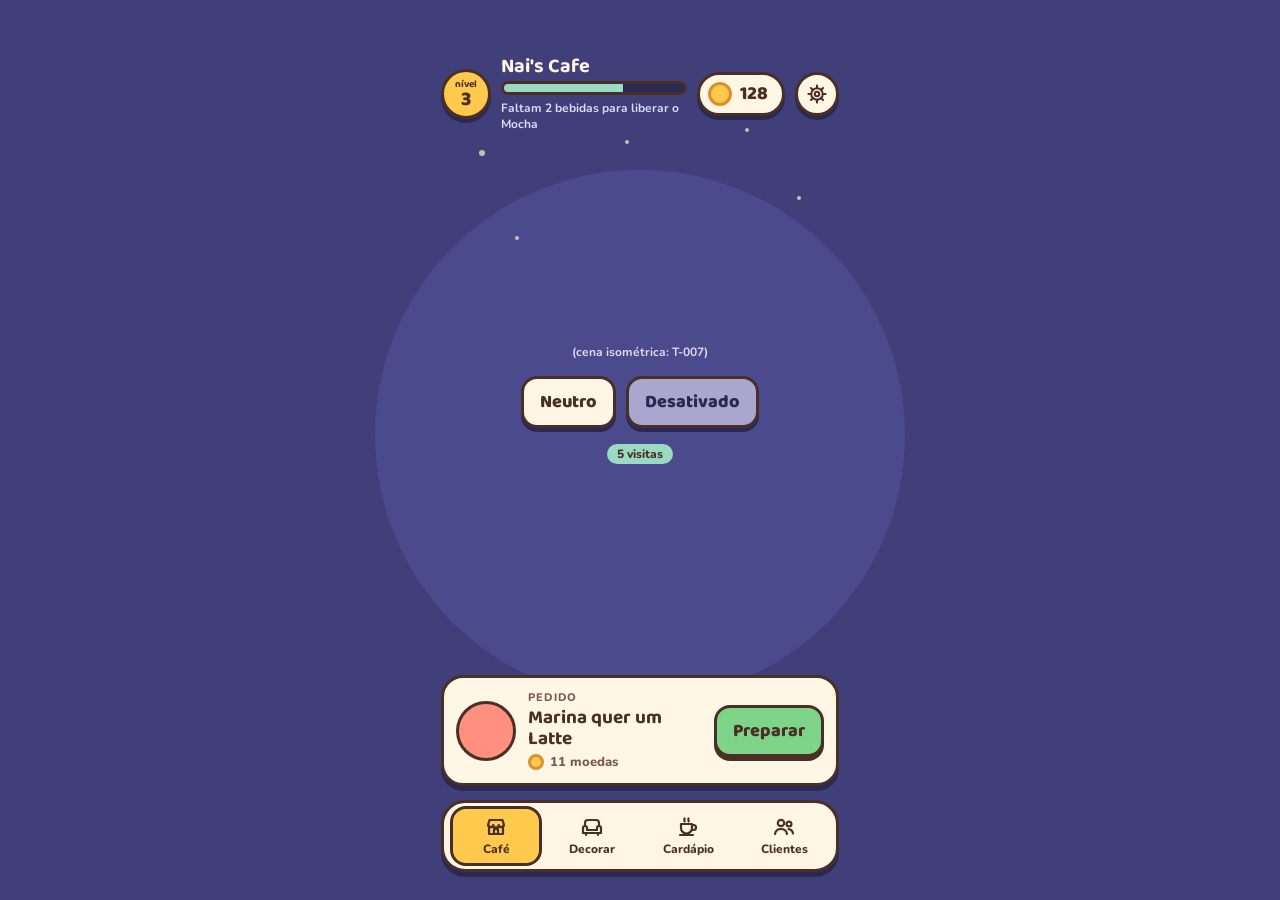
==== commit 03ba6d91: "T-004 esqueleto do jogo (BRF-004) - index.html, tokens e componentes em css/, laço e troca de telas " ====
--- a/index.html
+++ b/index.html
@@ -1,613 +1,23 @@
 <!DOCTYPE html>
 <html lang="pt-BR">
-<head>
-<meta charset="utf-8">
-<meta name="viewport" content="width=device-width, initial-scale=1, viewport-fit=cover">
-<title>Nossa Cafeteria</title>
-<link rel="preconnect" href="https://fonts.googleapis.com">
-<link href="https://fonts.googleapis.com/css2?family=Nunito:wght@500;700;800&family=Patrick+Hand&display=swap" rel="stylesheet">
-<style>
-:root{
-  /* layout: uma tela só. Cabeçalho de giz, a cafeteria isométrica no meio, barra de ações embaixo, gaveta lateral para decorar. */
-  --night:#1e2238; --panel:#2a2f4b; --line:#3d4369; --chalk:#f4f0e4; --muted:#aab0cc;
-  --butter:#f6c96b; --rose:#ef8f9c; --sage:#8fbfa6;
-  --display:"Patrick Hand","Comic Sans MS",cursive;
-  --body:"Nunito",system-ui,-apple-system,"Segoe UI",sans-serif;
-  color-scheme:dark;
-}
-*{box-sizing:border-box}
-[hidden]{display:none!important}
-html,body{height:100%;margin:0}
-body{background:var(--night);color:var(--chalk);font-family:var(--body);font-weight:500;font-size:15px;overflow:hidden}
-button{font:inherit;color:inherit;cursor:pointer;border:0;background:none}
-button:focus-visible,input:focus-visible{outline:3px solid var(--butter);outline-offset:2px}
-#app{height:100%;display:grid;grid-template-rows:auto 1fr auto}
-header{display:flex;align-items:center;justify-content:space-between;gap:12px;padding:10px 16px;flex-wrap:wrap}
-#nameBtn{font-family:var(--display);font-size:30px;line-height:1.1;padding:2px 6px;border-radius:8px;border-bottom:2px dashed var(--line);text-align:left}
-#nameBtn:hover{border-bottom-color:var(--butter)}
-#nameInput{font-family:var(--display);font-size:28px;background:var(--panel);color:var(--chalk);border:2px solid var(--butter);border-radius:8px;padding:2px 8px;width:min(320px,70vw)}
-.stats{display:flex;gap:8px}
-.pill{background:var(--panel);border:1px solid var(--line);border-radius:999px;padding:6px 14px;display:flex;align-items:center;gap:8px;font-weight:800;font-variant-numeric:tabular-nums}
-.pill small{font-weight:500;color:var(--muted)}
-.coin{width:14px;height:14px;border-radius:50%;background:var(--butter);box-shadow:inset -2px -2px 0 rgba(0,0,0,.18)}
-main{display:flex;min-height:0}
-#stage{flex:1;min-width:0;min-height:0;position:relative;background:radial-gradient(ellipse at 50% 60%,#2e3357 0%,var(--night) 70%)}
-#room{position:absolute;inset:0;width:100%;height:100%;display:block;touch-action:manipulation}
-#toast{position:absolute;left:50%;top:12px;transform:translate(-50%,-8px);max-width:min(440px,calc(100% - 32px));background:var(--chalk);color:#2a2540;padding:10px 16px;border-radius:14px;font-weight:700;opacity:0;pointer-events:none;transition:opacity .3s,transform .3s;text-align:center}
-#toast.show{opacity:1;transform:translate(-50%,0)}
-#placebar{position:absolute;left:50%;bottom:12px;transform:translateX(-50%);display:flex;align-items:center;gap:12px;background:var(--panel);border:1px solid var(--butter);border-radius:14px;padding:8px 8px 8px 14px;max-width:calc(100% - 32px)}
-#panel{width:330px;background:var(--panel);border-left:1px solid var(--line);display:flex;flex-direction:column;min-height:0}
-.tabs{display:flex;gap:6px;padding:10px 12px 0}
-.tab{flex:1;padding:8px 4px;font-size:14px;border-radius:10px 10px 0 0;font-weight:800;color:var(--muted);border-bottom:3px solid transparent}
-.tab[aria-selected="true"]{color:var(--chalk);border-bottom-color:var(--butter)}
-.tabx{flex:0 0 auto;padding:8px 6px;font-size:14px;color:var(--muted);font-weight:800}
-#panelBody{overflow:auto;padding:12px;display:flex;flex-direction:column;gap:8px}
-h2{font-family:var(--display);font-size:22px;font-weight:400;margin:8px 0 0}
-.row{display:flex;align-items:center;gap:10px;background:rgba(255,255,255,.04);border:1px solid var(--line);border-radius:12px;padding:6px 8px}
-.row canvas{width:56px;height:56px;flex:0 0 56px;background:rgba(255,255,255,.05);border-radius:8px}
-.row .nm{flex:1;min-width:0;font-weight:700}
-.row .nm small{display:block;font-weight:500;color:var(--muted)}
-.btn{background:var(--butter);color:#2a2540;font-weight:800;border-radius:10px;padding:8px 12px;white-space:nowrap}
-.btn:hover{filter:brightness(1.06)}
-.btn:disabled{background:var(--line);color:var(--muted);cursor:default;filter:none}
-.btn.ghost{background:transparent;color:var(--chalk);border:1px solid var(--line)}
-.btn.ghost:hover{border-color:var(--chalk)}
-.btn.ghost[aria-pressed="true"]{border-color:var(--sage);color:var(--sage)}
-.sw{display:flex;gap:8px;flex-wrap:wrap}
-.sw button{width:38px;height:38px;border-radius:50%;border:3px solid var(--line)}
-.sw button[aria-pressed="true"]{border-color:var(--chalk)}
-.recipe{background:rgba(255,255,255,.04);border:1px solid var(--line);border-radius:12px;padding:10px 12px}
-.recipe b{display:flex;justify-content:space-between}
-.recipe span{color:var(--muted);font-size:14px}
-.recipe.locked{opacity:.6}
-footer{display:flex;gap:8px;padding:10px 16px;flex-wrap:wrap;border-top:1px solid var(--line)}
-#orderBtn{flex:1 1 220px;padding:12px 16px;font-size:16px}
-.overlay{position:fixed;inset:0;background:rgba(20,22,40,.72);display:grid;place-items:center;padding:16px;z-index:5}
-.card{background:var(--panel);border:1px solid var(--line);border-radius:20px;padding:18px;width:min(640px,100%);max-height:100%;overflow:auto;display:grid;gap:14px}
-.card h1{font-family:var(--display);font-weight:400;font-size:30px;margin:0;text-wrap:balance}
-.chips{display:flex;gap:6px;flex-wrap:wrap}
-.chip{border:1px solid var(--line);border-radius:999px;padding:3px 10px;font-size:13px;color:var(--muted)}
-.chip.done{background:var(--sage);border-color:var(--sage);color:#1e2238;font-weight:700}
-.chip.now{border-color:var(--butter);color:var(--butter);font-weight:700}
-.brewgrid{display:grid;grid-template-columns:150px 1fr;gap:18px;align-items:center}
-.cupwrap{position:relative;width:118px;margin:0 auto}
-.cupwrap::after{content:"";position:absolute;right:-26px;top:28px;width:30px;height:54px;border:6px solid var(--chalk);border-left:0;border-radius:0 24px 24px 0}
-.cup{height:140px;border:5px solid var(--chalk);border-top-width:2px;border-radius:6px 6px 34px 34px;display:flex;flex-direction:column-reverse;overflow:hidden;background:rgba(255,255,255,.05)}
-.layer{height:0;transition:height .7s ease;display:grid;place-items:center;color:#b7794a;font-size:13px;line-height:1;flex:0 0 auto}
-.stations{display:grid;grid-template-columns:1fr 1fr;gap:8px}
-.st{position:relative;overflow:hidden;background:rgba(255,255,255,.05);border:2px solid var(--line);border-radius:12px;padding:10px;font-weight:700;text-align:left}
-.st:hover{border-color:var(--muted)}
-.st.next{border-color:var(--butter);box-shadow:0 0 0 3px rgba(246,201,107,.18)}
-.st.working::after{content:"";position:absolute;left:0;bottom:0;height:4px;width:100%;background:var(--butter);transform-origin:left;animation:fill .85s linear}
-.st.no{animation:shake .3s}
-.arts{display:flex;gap:8px;align-items:center;flex-wrap:wrap}
-.arts button{width:44px;height:44px;border-radius:50%;border:2px solid var(--line);font-size:20px;color:var(--rose)}
-.arts button:disabled{opacity:.35;cursor:default}
-.arts button:not(:disabled){border-color:var(--butter)}
-#hint{min-height:1.4em;color:var(--butter);font-weight:700}
-.cardfoot{display:flex;justify-content:space-between;gap:8px}
-@keyframes fill{from{transform:scaleX(0)}to{transform:scaleX(1)}}
-@keyframes shake{25%{transform:translateX(-4px)}75%{transform:translateX(4px)}}
-html{-webkit-text-size-adjust:100%}
-body{position:fixed;inset:0;overscroll-behavior:none;touch-action:manipulation;-webkit-user-select:none;user-select:none;-webkit-touch-callout:none;-webkit-tap-highlight-color:transparent}
-input{-webkit-user-select:text;user-select:text}
-header{padding:max(10px,env(safe-area-inset-top)) max(16px,env(safe-area-inset-right)) 10px max(16px,env(safe-area-inset-left))}
-footer{padding:10px max(16px,env(safe-area-inset-right)) max(10px,env(safe-area-inset-bottom)) max(16px,env(safe-area-inset-left))}
-#panel{padding-right:env(safe-area-inset-right)}
-@media (max-width:760px){
-  main{flex-direction:column}
-  header{flex-wrap:nowrap;gap:8px}
-  .pill{padding:5px 10px}.lg{display:none}
-  footer{gap:6px}#orderBtn{flex:1 1 100%}footer .ghost{flex:1;padding:11px 4px;font-size:13px}
-  .card{padding:14px;gap:10px}.card h1{font-size:24px}
-  .st{padding:12px 10px}
-  #panel{padding-right:0;padding-bottom:0}
-  #panel{width:auto;height:46%;border-left:0;border-top:1px solid var(--line)}
-  #nameBtn{font-size:22px;white-space:nowrap;overflow:hidden;text-overflow:ellipsis;max-width:46vw}
-  .brewgrid{grid-template-columns:1fr}
-  .cup{height:110px}
-}
-@media (prefers-reduced-motion:reduce){.st.working::after,.st.no{animation:none}.layer,#toast{transition:none}}
-</style>
-<link rel="manifest" href="manifest.webmanifest">
-<meta name="theme-color" content="#1e2238">
-<meta name="mobile-web-app-capable" content="yes">
-<meta name="apple-mobile-web-app-capable" content="yes">
-<meta name="apple-mobile-web-app-status-bar-style" content="black-translucent">
-<meta name="apple-mobile-web-app-title" content="Cafeteria">
-<link rel="apple-touch-icon" href="icons/apple-touch-icon.png">
-<link rel="icon" href="icons/icon-192.png">
-</head>
-<body>
-<div id="app">
-  <header>
-    <div>
-      <button id="nameBtn" title="Trocar o nome da cafeteria"></button>
-      <input id="nameInput" maxlength="24" aria-label="Nome da cafeteria" hidden>
+  <head>
+    <meta charset="utf-8">
+    <meta name="viewport" content="width=device-width, initial-scale=1, maximum-scale=1, user-scalable=no, viewport-fit=cover">
+    <title>Nai's Cafe</title>
+    <link rel="stylesheet" href="fonts/fonts.css">
+    <link rel="stylesheet" href="css/tokens.css">
+    <link rel="stylesheet" href="css/ui.css">
+    <script type="module" src="js/main.js"></script>
+  </head>
+  <body>
+    <div class="backdrop" aria-hidden="true">
+      <div class="backdrop__circle"></div>
+      <div class="backdrop__dot backdrop__dot--big" style="--x:-161px;--y:150px"></div>
+      <div class="backdrop__dot" style="--x:157px;--y:196px"></div>
+      <div class="backdrop__dot" style="--x:105px;--y:128px"></div>
+      <div class="backdrop__dot" style="--x:-125px;--y:236px"></div>
+      <div class="backdrop__dot" style="--x:-15px;--y:140px"></div>
     </div>
-    <div class="stats">
-      <div class="pill" title="Moedas"><span class="coin"></span><span id="coins">0</span></div>
-      <div class="pill"><span id="served">0</span><small><span class="lg">bebidas </span>servidas</small></div>
-    </div>
-  </header>
-  <main>
-    <div id="stage">
-      <canvas id="room" role="img" aria-label="Vista isométrica da cafeteria"></canvas>
-      <div id="toast" role="status"></div>
-      <div id="placebar" hidden><span id="placeText"></span><button class="btn ghost" id="placeCancel">Guardar</button></div>
-    </div>
-    <aside id="panel" hidden>
-      <div class="tabs" role="tablist">
-        <button class="tab" role="tab" data-tab="deco">Decoração</button>
-        <button class="tab" role="tab" data-tab="menu">Cardápio</button>
-        <button class="tab" role="tab" data-tab="gente">Clientes</button>
-        <button class="tabx" id="panelClose" aria-label="Fechar painel">Fechar</button>
-      </div>
-      <div id="panelBody"></div>
-    </aside>
-  </main>
-  <footer>
-    <button class="btn" id="orderBtn" disabled>Aguardando o próximo cliente</button>
-    <button class="btn ghost" id="decoBtn">Decorar</button>
-    <button class="btn ghost" id="menuBtn">Cardápio</button>
-    <button class="btn ghost" id="musicBtn" aria-pressed="false">Música</button>
-    <button class="btn ghost" id="rainBtn" aria-pressed="false">Chuva</button>
-  </footer>
-</div>
-
-<div class="overlay" id="brew" hidden>
-  <div class="card" role="dialog" aria-modal="true" aria-labelledby="brewTitle">
-    <h1 id="brewTitle"></h1>
-    <div class="chips" id="chips"></div>
-    <div class="brewgrid">
-      <div class="cupwrap"><div class="cup" id="cup"></div></div>
-      <div style="display:grid;gap:10px">
-        <div class="stations" id="stations"></div>
-        <div class="arts" id="arts"><span>Desenho:</span>
-          <button data-art="♥" aria-label="Coração">♥</button>
-          <button data-art="✿" aria-label="Flor">✿</button>
-          <button data-art="★" aria-label="Estrela">★</button>
-        </div>
-      </div>
-    </div>
-    <div id="hint" role="status"></div>
-    <div class="cardfoot">
-      <button class="btn ghost" id="brewBack">Voltar</button>
-      <button class="btn" id="brewDone" disabled>Entregar para o cliente</button>
-    </div>
-  </div>
-</div>
-
-<script>
-(() => {
-'use strict';
-const N=8, TW=40, TH=20, WALL=150;
-const $=id=>document.getElementById(id);
-const KEY='nossa-cafeteria-v1';
-
-const RECIPES=[
-  {id:'espresso',nome:'Espresso',preco:6,steps:['moer','extrair'],at:0},
-  {id:'cha',nome:'Chá',preco:5,steps:['agua','sache'],at:0},
-  {id:'cappuccino',nome:'Cappuccino',preco:10,steps:['moer','extrair','leite','espuma'],at:0},
-  {id:'latte',nome:'Latte',preco:11,steps:['moer','extrair','leite','arte'],at:0},
-  {id:'mocha',nome:'Mocha',preco:13,steps:['moer','extrair','chocolate','leite','espuma'],at:6},
-  {id:'chocolate',nome:'Chocolate quente',preco:9,steps:['chocolate','leite','espuma'],at:14},
-  {id:'gelado',nome:'Café gelado',preco:12,steps:['gelo','moer','extrair','leite'],at:24}
-];
-const ST={
-  moer:{nome:'Moer os grãos',curto:'Moer'},
-  extrair:{nome:'Tirar o espresso',curto:'Espresso',cor:'#5a3524',h:28},
-  agua:{nome:'Água quente',curto:'Água',cor:'#cfe3e6',h:62},
-  sache:{nome:'Sachê de chá',curto:'Chá',tinge:'#c98d52'},
-  leite:{nome:'Leite vaporizado',curto:'Leite',cor:'#f0dcc0',h:34},
-  espuma:{nome:'Espuma de leite',curto:'Espuma',cor:'#fffaf0',h:16},
-  chocolate:{nome:'Calda de chocolate',curto:'Chocolate',cor:'#3b2218',h:14},
-  gelo:{nome:'Gelo',curto:'Gelo',cor:'#dcf1f9',h:22},
-  arte:{nome:'Desenho na espuma',curto:'Desenho'}
-};
-const SHOP=[
-  {id:'planta',nome:'Planta',preco:15},
-  {id:'samambaia',nome:'Costela-de-adão',preco:25},
-  {id:'puff',nome:'Pufe',preco:14},
-  {id:'flores',nome:'Mesinha com flores',preco:18},
-  {id:'tapete',nome:'Tapete',preco:20,flat:true},
-  {id:'luminaria',nome:'Luminária',preco:30},
-  {id:'poltrona',nome:'Poltrona',preco:35},
-  {id:'mesa',nome:'Mesa com banquinhos',preco:40,nota:'Mais 2 lugares'},
-  {id:'vitrola',nome:'Vitrola',preco:38,nota:'Solta notas com a música ligada'},
-  {id:'estante',nome:'Estante de livros',preco:45},
-  {id:'gato',nome:'Caminha com gatinho',preco:60,max:1,nota:'Ele passeia pela loja'},
-  {id:'bandeirinhas',nome:'Bandeirinhas',preco:16,wall:true,v:128},
-  {id:'quadro',nome:'Quadro',preco:18,wall:true,v:92},
-  {id:'pendente',nome:'Planta pendente',preco:20,wall:true,v:112},
-  {id:'relogio',nome:'Relógio',preco:20,wall:true,v:100},
-  {id:'luzinhas',nome:'Luzinhas',preco:22,wall:true,v:132},
-  {id:'prateleira',nome:'Prateleira de xícaras',preco:26,wall:true,v:86}
-];
-const DEFS=Object.fromEntries(SHOP.map(s=>[s.id,s]));
-const WALLS={sage:'#a9cdb9',rose:'#efbcb8',sky:'#aecbe6',butter:'#f1dca4',lilac:'#cbbbe6'};
-const WALL_NAMES={sage:'Verde sálvia',rose:'Rosa',sky:'Azul céu',butter:'Amarelo manteiga',lilac:'Lilás'};
-const FLOORS={wood:['#d8ab7c','#cf9f70'],xadrez:['#f1e6d2','#9cc4b5'],escuro:['#7c5c4b','#705140']};
-const FLOOR_NAMES={wood:'Madeira clara',xadrez:'Xadrez',escuro:'Madeira escura'};
-const NOTES=[
-  'Passei só para te ver. O café foi a desculpa.',
-  'O melhor lugar da cidade é onde você está.',
-  'Seu café deixa meu dia mais leve.',
-  'Volto amanhã. E depois de amanhã também.'
-];
-const REGS=[
-  {nome:'Dona Lúcia',fav:'cha',skin:'#f6d2b8',hair:'#d9d5d0',shirt:'#cbbbe6',long:false,falas:['Esse cantinho me lembra a cozinha da minha mãe.','Trouxe meu tricô hoje, vou ficar um tempinho.','Com chuva, chá fica ainda melhor.']},
-  {nome:'Téo',fav:'espresso',skin:'#c98d62',hair:'#2a2540',shirt:'#9db7e0',long:false,falas:['Prova amanhã. Preciso de café e coragem.','Passei na prova! Esse espresso dá sorte.','Posso estudar naquela mesa de novo?']},
-  {nome:'Marina',fav:'latte',skin:'#e9b98f',hair:'#8a4b3a',shirt:'#f6c96b',long:true,falas:['Estou escrevendo um livro. O capítulo 3 nasceu aqui.','O desenho na espuma é a melhor parte do meu dia.','Hoje a história andou. Deve ser o café.']},
-  {nome:'Seu Jorge',fav:'cappuccino',skin:'#9b6a48',hair:'#f3efe3',shirt:'#8fbfa6',long:false,falas:['No meu tempo, cappuccino era só no domingo.','Vou deixar o jornal aqui para o próximo.','Esse é o melhor cappuccino do bairro.']},
-  {nome:'Bia',fav:'mocha',skin:'#fbe0cc',hair:'#3a2c3f',shirt:'#e39a6b',long:true,falas:['Chocolate com café foi a melhor invenção.','Vim desenhar a cafeteria. Posso?','Terminei o desenho. Ficou a sua cara.']}
-];
-const DEF_STATE=()=>({coins:40,reg:{},served:0,count:0,name:'Nossa Cafeteria',wall:'sage',floor:'wood',
-  items:[{id:'mesa',x:5,y:3},{id:'mesa',x:5,y:6},{id:'planta',x:7,y:0}],
-  wallItems:[{id:'quadro',side:'L',t:2}],stock:{}});
-
-let S=DEF_STATE();
-function adopt(d){
-  if(!d||typeof d!=='object')return;
-  const b=DEF_STATE();
-  S={...b,...d,items:Array.isArray(d.items)?d.items.filter(i=>DEFS[i.id]&&!DEFS[i.id].wall):b.items,
-     wallItems:Array.isArray(d.wallItems)?d.wallItems.filter(i=>DEFS[i.id]&&DEFS[i.id].wall):b.wallItems,stock:d.stock||{}};
-  if(!WALLS[S.wall])S.wall='sage'; if(!FLOORS[S.floor])S.floor='wood';
-}
-function save(){try{localStorage.setItem(KEY,JSON.stringify(S));}catch(e){}}
-
-/* ---------- canvas helpers ---------- */
-const cv=$('room'); let ctx=cv.getContext('2d'); let musicOn=false;
-let dpr=1, view={s:1,tx:0,ty:0}, now=0;
-const P=(x,y,z=0)=>[(x-y)*TW,(x+y)*TH-z];
-function shade(h,f){const n=parseInt(h.slice(1),16);const c=v=>Math.max(0,Math.min(255,v*f))|0;return `rgb(${c(n>>16&255)},${c(n>>8&255)},${c(n&255)})`;}
-function poly(pts,fill){ctx.beginPath();pts.forEach((p,i)=>i?ctx.lineTo(p[0],p[1]):ctx.moveTo(p[0],p[1]));ctx.closePath();ctx.fillStyle=fill;ctx.fill();}
-function bx(x,y,w,d,z0,z1,col){
-  poly([P(x,y+d,z1),P(x+w,y+d,z1),P(x+w,y+d,z0),P(x,y+d,z0)],shade(col,.9));
-  poly([P(x+w,y,z1),P(x+w,y+d,z1),P(x+w,y+d,z0),P(x+w,y,z0)],shade(col,.76));
-  poly([P(x,y,z1),P(x+w,y,z1),P(x+w,y+d,z1),P(x,y+d,z1)],shade(col,1.08));
-}
-function circ(x,y,r){ctx.beginPath();ctx.arc(x,y,r,0,7);ctx.fill();}
-function ell(x,y,rx,ry){ctx.beginPath();ctx.ellipse(x,y,rx,ry,0,0,7);ctx.fill();}
-function rr(x,y,w,h,r){ctx.beginPath();ctx.moveTo(x+r,y);ctx.arcTo(x+w,y,x+w,y+h,r);ctx.arcTo(x+w,y+h,x,y+h,r);ctx.arcTo(x,y+h,x,y,r);ctx.arcTo(x,y,x+w,y,r);ctx.closePath();ctx.fill();}
-function wallCtx(side,fn){ctx.save();ctx.transform(1,side==='R'?TH/TW:-TH/TW,0,1,0,0);fn(side==='R'?1:-1);ctx.restore();}
-const shadow=(x,y,rx=12,ry=6)=>{ctx.fillStyle='rgba(30,25,50,.16)';ell(x,y,rx,ry);};
-
-/* ---------- item art ---------- */
-const G1='#5fa37a',G2='#7dbb8e';
-const ITEM={
-  planta(cx,cy){const p=P(cx,cy);shadow(p[0],p[1]);bx(cx-.16,cy-.16,.32,.32,0,12,'#d98a6a');const [x,y]=P(cx,cy,12);ctx.fillStyle=G1;circ(x-6,y-7,8);circ(x+6,y-8,8);ctx.fillStyle=G2;circ(x,y-15,9);},
-  samambaia(cx,cy){const p=P(cx,cy);shadow(p[0],p[1],14,7);bx(cx-.18,cy-.18,.36,.36,0,14,'#e8dcc8');const [x,y]=P(cx,cy,14);
-    [-1,-.5,0,.5,1].forEach((a,i)=>{ctx.save();ctx.translate(x,y);ctx.rotate(a*.8);ctx.fillStyle=i%2?G2:G1;ell(0,-22,7,22);ctx.restore();});},
-  luminaria(cx,cy){const [x,y]=P(cx,cy);shadow(x,y,9,4.5);ctx.fillStyle='#4a4660';ell(x,y,7,3.5);rr(x-1.5,y-58,3,58,1);
-    poly([[x-7,y-76],[x+7,y-76],[x+12,y-56],[x-12,y-56]],'#f6c96b');
-    const g=ctx.createRadialGradient(x,y-56,2,x,y-56,62);g.addColorStop(0,'rgba(255,220,140,.34)');g.addColorStop(1,'rgba(255,220,140,0)');ctx.fillStyle=g;circ(x,y-56,62);},
-  tapete(cx,cy){const a=.47,b=.33;poly([P(cx-a,cy-a),P(cx+a,cy-a),P(cx+a,cy+a),P(cx-a,cy+a)],'#ef8f9c');
-    poly([P(cx-b,cy-b),P(cx+b,cy-b),P(cx+b,cy+b),P(cx-b,cy+b)],'#f7d3c4');
-    poly([P(cx-.14,cy-.14),P(cx+.14,cy-.14),P(cx+.14,cy+.14),P(cx-.14,cy+.14)],'#ef8f9c');},
-  poltrona(cx,cy){const p=P(cx,cy);shadow(p[0],p[1],18,9);const c='#e79aa5';
-    bx(cx-.32,cy-.32,.64,.16,0,40,c);bx(cx-.32,cy-.16,.14,.48,0,24,c);bx(cx-.18,cy-.16,.36,.48,0,15,'#f3b9bf');bx(cx+.18,cy-.16,.14,.48,0,24,c);},
-  mesa(cx,cy){const p=P(cx,cy);shadow(p[0],p[1],14,7);bx(cx-.05,cy-.05,.1,.1,0,26,'#6d4c36');bx(cx-.3,cy-.3,.6,.6,26,30,'#f0dfc4');},
-  estante(cx,cy){const x0=cx-.42,y0=cy-.2;bx(x0,y0,.84,.4,0,72,'#b98a5e');const F=(u,z)=>P(x0+u,y0+.4,z);
-    poly([F(.06,6),F(.78,6),F(.78,66),F(.06,66)],'#6d4c36');const cols=['#ef8f9c','#f6c96b','#8fbfa6','#9db7e0','#f3efe3'];
-    for(let r=0;r<3;r++){const zb=7+r*20;if(r)poly([F(.06,zb-2),F(.78,zb-2),F(.78,zb),F(.06,zb)],'#b98a5e');
-      for(let i=0;i<8;i++){const u=.09+i*.084,h=11+((i*7+r*5)%5);poly([F(u,zb),F(u+.07,zb),F(u+.07,zb+h),F(u,zb+h)],cols[(i+r*2)%5]);}}},
-  puff(cx,cy){const p=P(cx,cy);shadow(p[0],p[1],10,5);bx(cx-.2,cy-.2,.4,.4,0,14,'#f6c96b');},
-  flores(cx,cy){const p=P(cx,cy);shadow(p[0],p[1],10,5);bx(cx-.05,cy-.05,.1,.1,0,20,'#6d4c36');bx(cx-.2,cy-.2,.4,.4,20,23,'#f0dfc4');const [x,y]=P(cx,cy,23);
-    ctx.strokeStyle=G1;ctx.lineWidth=1.5;[[-5,-17],[5,-16],[0,-21]].forEach(q=>{ctx.beginPath();ctx.moveTo(x,y-6);ctx.lineTo(x+q[0],y+q[1]);ctx.stroke();});
-    ctx.fillStyle='#9db7e0';rr(x-3.5,y-8,7,8,2);ctx.fillStyle='#ef8f9c';circ(x-5,y-17,3.5);circ(x,y-21,3.5);ctx.fillStyle='#f6c96b';circ(x+5,y-16,3.5);},
-  vitrola(cx,cy){const p=P(cx,cy);shadow(p[0],p[1],15,7.5);bx(cx-.28,cy-.28,.56,.56,0,24,'#9a6b47');const [x,y]=P(cx,cy,24);ctx.fillStyle='#2a2540';ell(x,y,13,6.5);ctx.fillStyle='#ef8f9c';ell(x,y,4,2);
-    if(musicOn){ctx.fillStyle='#f4f0e4';ctx.font='14px sans-serif';for(let i=0;i<2;i++){const k=(now*.5+i*.5)%1;ctx.globalAlpha=1-k;ctx.fillText(i?'♪':'♫',x-4+10*Math.sin(k*5+i*2),y-8-k*30);}ctx.globalAlpha=1;}},
-  gato(cx,cy){const [x,y]=P(cx,cy);ctx.fillStyle='#8f86c9';ell(x,y,17,9.5);ctx.fillStyle='#cbbbe6';ell(x,y-2,13,7);}
-};
-function stool(cx,cy){const p=P(cx,cy);shadow(p[0],p[1],7,3.5);bx(cx-.13,cy-.13,.26,.26,0,13,'#8fbfa6');}
-const WITEM={
-  quadro(u,v){ctx.fillStyle='#9a6b47';rr(u-17,v-14,34,28,2);ctx.fillStyle='#bfe0ec';ctx.fillRect(u-14,v-11,28,22);ctx.fillStyle='#f6c96b';circ(u+6,v-4,4);
-    ctx.fillStyle='#7dbb8e';ctx.beginPath();ctx.moveTo(u-14,v+11);ctx.quadraticCurveTo(u-4,v-6,u+14,v+11);ctx.fill();},
-  relogio(u,v){ctx.fillStyle='#4a4660';circ(u,v,14);ctx.fillStyle='#f4f0e4';circ(u,v,11.5);const d=new Date();const m=d.getMinutes()/60*6.283,h=(d.getHours()%12+d.getMinutes()/60)/12*6.283;
-    ctx.strokeStyle='#4a4660';ctx.lineCap='round';ctx.lineWidth=2;ctx.beginPath();ctx.moveTo(u,v);ctx.lineTo(u+Math.sin(h)*6,v-Math.cos(h)*6);ctx.stroke();
-    ctx.lineWidth=1.4;ctx.beginPath();ctx.moveTo(u,v);ctx.lineTo(u+Math.sin(m)*9,v-Math.cos(m)*9);ctx.stroke();},
-  luzinhas(u,v){ctx.strokeStyle='#4a4660';ctx.lineWidth=1.2;ctx.beginPath();ctx.moveTo(u-20,v-5);ctx.quadraticCurveTo(u,v+11,u+20,v-5);ctx.stroke();
-    const cols=['#f6c96b','#ef8f9c','#fff3c9','#9db7e0','#f6c96b'];
-    for(let i=0;i<5;i++){const t=(i+.5)/5,x=u-20+40*t,y=v-5+32*t*(1-t);ctx.globalAlpha=.7+.3*Math.sin(now*2+i*1.7);ctx.fillStyle=cols[i];circ(x,y+3,3);}ctx.globalAlpha=1;},
-  bandeirinhas(u,v){ctx.strokeStyle='#4a4660';ctx.lineWidth=1.2;ctx.beginPath();ctx.moveTo(u-20,v-6);ctx.quadraticCurveTo(u,v+4,u+20,v-6);ctx.stroke();
-    ['#ef8f9c','#f6c96b','#8fbfa6','#9db7e0','#ef8f9c'].forEach((c,i)=>{const t=(i+.5)/5,x=u-20+40*t,y=v-6+20*t*(1-t);poly([[x-3.5,y],[x+3.5,y],[x,y+9]],c);});},
-  pendente(u,v){ctx.fillStyle='#9a6b47';ctx.fillRect(u-9,v-16,18,3);ctx.strokeStyle='#4a4660';ctx.lineWidth=1;ctx.beginPath();ctx.moveTo(u-5,v-13);ctx.lineTo(u-5,v-2);ctx.moveTo(u+5,v-13);ctx.lineTo(u+5,v-2);ctx.stroke();
-    ctx.fillStyle='#e8dcc8';rr(u-7,v-3,14,9,3);ctx.fillStyle=G1;circ(u-5,v-5,5);circ(u+5,v-5,5);ell(u-8,v+8,2.5,8);ell(u+8,v+6,2.5,6);ctx.fillStyle=G2;circ(u,v-7,5.5);ell(u+1,v+12,2.5,7);},
-  prateleira(u,v){ctx.fillStyle='#9a6b47';ctx.fillRect(u-18,v+6,36,4);['#f4f0e4','#ef8f9c','#8fbfa6'].forEach((c,i)=>{ctx.fillStyle=c;rr(u-15+i*11,v-4,8,10,2);});}
-};
-
-/* ---------- world rules ---------- */
-const reserved=(x,y)=>(y<=1&&x<=4)||(x===2&&y>=2&&y<=6)||(y===6&&x<=2);
-const wallReserved=(side,t)=>side==='L'?t>=6:(t>=1&&t<=3)||t===5||t===6;
-const tileFree=(x,y,flat)=>!reserved(x,y)&&!S.items.some(i=>i.x===x&&i.y===y&&!!DEFS[i.id].flat===!!flat);
-const wallFree=(side,t)=>!wallReserved(side,t)&&!S.wallItems.some(i=>i.side===side&&i.t===t);
-function seats(){const o=[];for(const it of S.items)if(it.id==='mesa'){
-  o.push({k:it.x+','+it.y+',a',x:it.x-.12,y:it.y+.5,tx:it.x,ty:it.y});o.push({k:it.x+','+it.y+',b',x:it.x+1.12,y:it.y+.5,tx:it.x,ty:it.y});}
-  return o.filter(s=>s.x>.2&&s.x<N-.2);}
-const DOOR={x:.25,y:6.5}, LANE={x:2.5,y:6.5};
-const slot=i=>({x:2.5,y:2.75+i*.95});
-
-/* ---------- customers ---------- */
-const custs=[]; let spawnT=1.5; const parts=[];
-const SKIN=['#f6d2b8','#e9b98f','#c98d62','#9b6a48','#fbe0cc'],HAIR=['#3a2c3f','#6d4c36','#c9803f','#2a2540','#e2c27a','#8a4b3a'],SHIRT=['#9db7e0','#f6c96b','#8fbfa6','#ef8f9c','#cbbbe6','#f4f0e4','#e39a6b'];
-const pick=a=>a[Math.random()*a.length|0];
-const unlocked=()=>RECIPES.filter(r=>S.served>=r.at);
-function spawn(){S.count++;const special=S.count%6===0;const here=new Set(custs.map(c=>c.reg&&c.reg.nome));
-  const pool=REGS.filter(r=>!here.has(r.nome));const reg=!special&&pool.length&&Math.random()<.45?pick(pool):null;
-  const un=unlocked(),order=(reg&&un.find(r=>r.id===reg.fav))||pick(un);
-  custs.push({x:DOOR.x,y:DOOR.y,path:[],state:'enter',seed:Math.random()*9,skin:reg?reg.skin:pick(SKIN),hair:reg?reg.hair:pick(HAIR),shirt:special?'#ef8f9c':reg?reg.shirt:pick(SHIRT),pants:'#4a4660',long:reg?reg.long:Math.random()<.5,order,special,reg,seat:null,t:0});
-  reflow();}
-function reflow(){let i=0;for(const c of custs)if(c.state==='enter'||c.state==='queue'){const s=slot(i++);c.path=(c.state==='enter'&&c.x<2.45)?[LANE,s]:[s];}}
-function move(c,dt,sp=1.7){if(!c.path.length){c.walking=false;return true;}const g=c.path[0],dx=g.x-c.x,dy=g.y-c.y,d=Math.hypot(dx,dy),st=sp*dt;
-  if(d<=st){c.x=g.x;c.y=g.y;c.path.shift();}else{c.x+=dx/d*st;c.y+=dy/d*st;c.dir=(dx-dy)>=0?1:-1;}c.walking=true;return !c.path.length;}
-const front=()=>{const c=custs.find(c=>c.state==='enter'||c.state==='queue');return c&&c.state==='queue'&&!c.path.length?c:null;};
-function sendOut(c){c.seat=null;c.state='leave';c.path=[LANE,DOOR];}
-function checkSeats(){const ks=new Set(seats().map(s=>s.k));for(const c of custs)if(c.seat&&!ks.has(c.seat))sendOut(c);}
-function pop(x,y,z,txt,col){const p=P(x,y,z);parts.push({x:p[0],y:p[1],txt,col,life:1.6});}
-function serve(c,r,art){const gain=r.preco+(Math.random()*3|0)+(art?1:0);S.coins+=gain;S.served++;pop(c.x,c.y,60,'+'+gain,'#f6c96b');c.cup=true;
-  const taken=new Set(custs.map(k=>k.seat).filter(Boolean));const free=seats().filter(s=>!taken.has(s.k));
-  if(free.length){const s=pick(free);c.seat=s.k;c.state='toSeat';c.path=[{x:s.x,y:s.y}];}else sendOut(c);
-  reflow();
-  const novo=RECIPES.filter(k=>k.at===S.served&&k.at>0);
-  const msgs=[];
-  if(c.special)msgs.push('Recadinho do cliente especial: “'+pick(NOTES)+'”');
-  if(c.reg){const v=S.reg[c.reg.nome]||0;msgs.push(c.reg.nome+': “'+c.reg.falas[v%c.reg.falas.length]+'”');S.reg[c.reg.nome]=v+1;}
-  if(novo.length)msgs.push('Nova receita no cardápio: '+novo.map(k=>k.nome).join(', ')+'.');
-  if(msgs.length)toast(msgs.join(' '));
-  save();hud();if(!$('panel').hidden)renderPanel();}
-
-/* ---------- plants ---------- */
-const dry=new WeakMap(),isPlant=id=>id==='planta'||id==='samambaia';
-function updPlants(dt){for(const it of S.items)if(isPlant(it.id)){const a=dry.has(it)?dry.get(it):25+Math.random()*50,b=a-dt;dry.set(it,b);
-  if(a>0&&b<=0&&!S.tipAgua){S.tipAgua=true;toast('Uma planta está com sede. Toque nela para regar.');save();}}}
-function drop(cx,cy,z){const [x,y]=P(cx,cy,z+3*Math.sin(now*3));ctx.fillStyle='#f4f0e4';circ(x,y,9);ctx.fillStyle='#5aa7dc';ctx.beginPath();ctx.moveTo(x,y-6);ctx.quadraticCurveTo(x+7,y+3,x,y+5);ctx.quadraticCurveTo(x-7,y+3,x,y-6);ctx.fill();}
-
-/* ---------- cat ---------- */
-const cat={x:0,y:0,mode:'sleep',t:6,path:[],on:false,dir:1};
-function updCat(dt){const bed=S.items.find(i=>i.id==='gato');if(!bed){cat.on=false;return;}
-  const home={x:bed.x+.5,y:bed.y+.5};
-  if(!cat.on){cat.on=true;cat.x=home.x;cat.y=home.y;cat.mode='sleep';cat.t=5+Math.random()*6;}
-  if(cat.mode==='sleep'){cat.x=home.x;cat.y=home.y;cat.t-=dt;if(cat.t<=0){const f=[];for(let x=0;x<N;x++)for(let y=0;y<N;y++)if(tileFree(x,y))f.push({x:x+.5,y:y+.5});
-    if(f.length){cat.path=[pick(f)];cat.mode='walk';}else cat.t=5;}}
-  else if(cat.mode==='walk'){if(move(cat,dt,1.1)){cat.mode='sit';cat.t=5+Math.random()*6;}}
-  else if(cat.mode==='sit'){cat.walking=false;cat.t-=dt;if(cat.t<=0){cat.mode='home';}}
-  else{cat.path=[home];if(move(cat,dt,1.1)){cat.mode='sleep';cat.t=9+Math.random()*10;}}}
-function drawCat(cx,cy,mode,dir){const [x,y]=P(cx,cy);const c='#e9a25f',d='#c9803f';
-  if(mode==='sleep'){ctx.fillStyle=c;ell(x,y-6,11,6.5);ctx.fillStyle=d;ell(x+6,y-3,6,2.5);ctx.fillStyle=c;circ(x-7,y-8,5);
-    poly([[x-11,y-11],[x-10,y-16],[x-7,y-12]],c);poly([[x-6,y-12],[x-4,y-16],[x-3,y-10]],c);
-    ctx.fillStyle='rgba(244,240,228,.8)';ctx.font='11px "Patrick Hand",cursive';ctx.fillText('z',x+2,y-16-3*Math.sin(now*1.5));return;}
-  const bob=mode==='sit'?0:Math.abs(Math.sin(now*10))*1.5;shadow(x,y,9,4);
-  ctx.strokeStyle=d;ctx.lineWidth=2.5;ctx.lineCap='round';ctx.beginPath();ctx.moveTo(x-9*dir,y-8);ctx.quadraticCurveTo(x-15*dir,y-12,x-13*dir,y-19+2*Math.sin(now*3));ctx.stroke();
-  ctx.fillStyle=c;rr(x-7,y-5,3,5,1);rr(x+4,y-5,3,5,1);ell(x,y-8-bob,10,5.5);const hx=x+9*dir,hy=y-14-bob;circ(hx,hy,5.5);
-  poly([[hx-5,hy-2],[hx-4,hy-9],[hx-1,hy-4]],c);poly([[hx+1,hy-4],[hx+4,hy-9],[hx+5,hy-2]],c);
-  ctx.fillStyle='#3a2c3f';circ(hx-2,hy,.9);circ(hx+2,hy,.9);}
-
-/* ---------- drawing ---------- */
-function drawPerson(c,sit){const [px,py0]=P(c.x,c.y);const bob=c.walking?Math.abs(Math.sin(now*9+c.seed))*2:0;const py=py0-(sit?12:0)-bob;
-  shadow(px,py0,10,5);
-  if(!sit){ctx.fillStyle=c.pants;rr(px-6,py-10,5,10,2);rr(px+1,py-10,5,10,2);}
-  ctx.fillStyle=c.shirt;rr(px-9,py-31,18,23,7);
-  if(c.apron){ctx.fillStyle='#f4f0e4';rr(px-6,py-25,12,16,3);}
-  if(c.long){ctx.fillStyle=c.hair;rr(px-10.5,py-42,5,15,2);rr(px+5.5,py-42,5,15,2);}
-  ctx.fillStyle=c.skin;circ(px,py-39,9);
-  ctx.fillStyle=c.hair;ctx.beginPath();ctx.arc(px,py-41,9.6,Math.PI,0);ctx.fill();
-  ctx.fillStyle='#3a2c3f';circ(px-3,py-37.5,1.2);circ(px+3,py-37.5,1.2);
-  ctx.fillStyle='rgba(239,143,156,.55)';circ(px-5.5,py-34.5,1.8);circ(px+5.5,py-34.5,1.8);
-  if(c.cup&&!sit){ctx.fillStyle='#f4f0e4';rr(px+8,py-24,6,7,1.5);}
-  if(c.special){ctx.fillStyle='#ef8f9c';ctx.font='13px sans-serif';ctx.textAlign='center';ctx.fillText('♥',px,py-54-2*Math.sin(now*3));ctx.textAlign='start';}}
-const barista={x:2.5,y:.55,seed:0,skin:'#f6d2b8',hair:'#6d4c36',shirt:'#8fbfa6',pants:'#4a4660',long:true,apron:true};
-function drawCounter(){bx(1,1,3,1,0,34,'#c58f62');poly([P(1,1,34),P(4,1,34),P(4,2,34),P(1,2,34)],'#f0dfc4');
-  bx(1.2,1.2,.75,.6,34,62,'#4f7f86');bx(1.38,1.8,.4,.06,38,44,'#f4f0e4');
-  const s=P(1.55,1.5,64);ctx.fillStyle='rgba(255,255,255,.22)';circ(s[0]+2*Math.sin(now*1.3),s[1]-6-((now*6)%10),3.5);circ(s[0]-3,s[1]-2-((now*6+5)%10),2.5);
-  bx(2.3,1.4,.18,.18,34,42,'#f4f0e4');bx(2.56,1.4,.18,.18,34,42,'#ef8f9c');
-  const [x,y]=P(3.45,1.5,34);ctx.fillStyle='#e0a35c';ell(x,y-3,8,4);ctx.fillStyle='rgba(255,255,255,.3)';ctx.beginPath();ctx.arc(x,y-1,13,Math.PI,0);ctx.fill();}
-function drawRoom(){
-  const wc=WALLS[S.wall],fl=FLOORS[S.floor];
-  bx(0,0,N,N,-12,0,'#6d4c36');
-  for(let x=0;x<N;x++)for(let y=0;y<N;y++)poly([P(x,y),P(x+1,y),P(x+1,y+1),P(x,y+1)],fl[S.floor==='xadrez'?(x+y)%2:y%2]);
-  wallCtx('L',()=>{ctx.fillStyle=shade(wc,.9);ctx.fillRect(-N*TW,-WALL,N*TW,WALL);ctx.fillStyle=shade(wc,.74);ctx.fillRect(-N*TW,-9,N*TW,9);
-    const x0=-7.5*TW+4;ctx.fillStyle='#6d4c36';rr(x0-3,-104,58,104,4);ctx.fillStyle='#b98a5e';ctx.fillRect(x0,-100,52,100);
-    ctx.fillStyle='#39406b';rr(x0+10,-90,32,34,3);ctx.fillStyle='#f6c96b';circ(x0+44,-46,3);});
-  wallCtx('R',()=>{ctx.fillStyle=wc;ctx.fillRect(0,-WALL,N*TW,WALL);ctx.fillStyle=shade(wc,.82);ctx.fillRect(0,-9,N*TW,9);
-    // quadro-negro com o nome da cafeteria
-    ctx.fillStyle='#9a6b47';rr(TW+3,-131,3*TW-6,68,4);ctx.fillStyle='#2c3a3a';ctx.fillRect(TW+7,-127,3*TW-14,60);
-    ctx.fillStyle='#f4f0e4';ctx.textAlign='center';ctx.font='17px "Patrick Hand",cursive';ctx.fillText(S.name,2.5*TW,-104,3*TW-22);
-    ctx.font='11px "Patrick Hand",cursive';ctx.fillStyle='#f6c96b';ctx.fillText('café · chá · carinho',2.5*TW,-86,3*TW-22);
-    ctx.strokeStyle='rgba(244,240,228,.5)';ctx.lineWidth=1;ctx.beginPath();ctx.moveTo(TW+22,-78);ctx.lineTo(4*TW-22,-78);ctx.stroke();ctx.textAlign='start';
-    // janela com chuva
-    const x0=5*TW+8,w=2*TW-16,y0=-124,h=64;const g=ctx.createLinearGradient(0,y0,0,y0+h);g.addColorStop(0,'#2a3058');g.addColorStop(.7,'#5d5383');g.addColorStop(1,'#d48f88');
-    ctx.fillStyle='#f4f0e4';rr(x0-4,y0-4,w+8,h+8,3);ctx.fillStyle=g;ctx.fillRect(x0,y0,w,h);
-    ctx.save();ctx.beginPath();ctx.rect(x0,y0,w,h);ctx.clip();ctx.strokeStyle='rgba(255,255,255,.45)';ctx.lineWidth=1;
-    for(let i=0;i<16;i++){const rx=x0+((i*37+now*30)%w),ry=y0+((i*53+now*150)%h);ctx.beginPath();ctx.moveTo(rx,ry);ctx.lineTo(rx-2,ry+7);ctx.stroke();}
-    ctx.restore();ctx.fillStyle='#f4f0e4';ctx.fillRect(x0+w/2-1.5,y0,3,h);ctx.fillRect(x0-7,y0+h+4,w+14,4);});
-}
-function drawWallItem(it,alpha){const d=DEFS[it.id];wallCtx(it.side,dir=>{if(alpha)ctx.globalAlpha=alpha;WITEM[it.id](dir*(it.t+.5)*TW,-d.v);ctx.globalAlpha=1;});}
-function draw(){
-  ctx.setTransform(1,0,0,1,0,0);ctx.clearRect(0,0,cv.width,cv.height);
-  const k=dpr*view.s;ctx.setTransform(k,0,0,k,dpr*view.tx,dpr*view.ty);
-  drawRoom();
-  S.wallItems.forEach(i=>drawWallItem(i));
-  if(placing){const def=DEFS[placing.id];
-    if(def.wall){for(const side of['L','R'])for(let t=0;t<N;t++)if(wallFree(side,t))wallCtx(side,dir=>{ctx.fillStyle='rgba(255,255,255,.28)';circ(dir*(t+.5)*TW,-def.v,5);});}
-    else for(let x=0;x<N;x++)for(let y=0;y<N;y++)if(tileFree(x,y,def.flat))poly([P(x+.5,y+.3),P(x+.7,y+.5),P(x+.5,y+.7),P(x+.3,y+.5)],'rgba(255,255,255,.3)');}
-  S.items.forEach(i=>{if(DEFS[i.id].flat)ITEM[i.id](i.x+.5,i.y+.5);});
-  const D=[{d:barista.x+barista.y,f:()=>drawPerson(barista)},{d:4,f:drawCounter}];
-  const sitting={};custs.forEach(c=>{if(c.state==='sit')sitting[c.seat]=1;});
-  for(const it of S.items){if(DEFS[it.id].flat)continue;const cx=it.x+.5,cy=it.y+.5;
-    if(it.id==='mesa'){D.push({d:cx+cy-.67,f:()=>stool(cx-.62,cy)});D.push({d:cx+cy+.57,f:()=>stool(cx+.62,cy)});
-      D.push({d:cx+cy,f:()=>{ITEM.mesa(cx,cy);['a','b'].forEach((s,j)=>{if(sitting[it.x+','+it.y+','+s]){const p=P(cx+(j?.16:-.16),cy,30);ctx.fillStyle='#f4f0e4';rr(p[0]-3.5,p[1]-7,7,7,1.5);}});}});}
-    else D.push({d:cx+cy,f:()=>{ITEM[it.id](cx,cy);if(isPlant(it.id)&&dry.get(it)<=0)drop(cx,cy,it.id==='samambaia'?70:46);}});}
-  for(const c of custs)D.push({d:c.x+c.y,f:()=>drawPerson(c,c.state==='sit')});
-  if(cat.on)D.push({d:cat.x+cat.y+.01,f:()=>drawCat(cat.x,cat.y,cat.mode==='sleep'?'sleep':cat.mode==='sit'?'sit':'walk',cat.dir||1)});
-  D.sort((a,b)=>a.d-b.d).forEach(o=>o.f());
-  if(placing&&hover){const def=DEFS[placing.id];
-    if(def.wall){if(hover.wall&&wallFree(hover.wall.side,hover.wall.t))drawWallItem({id:placing.id,...hover.wall},.7);}
-    else if(hover.tile){const {x,y}=hover.tile,ok=tileFree(x,y,def.flat);poly([P(x,y),P(x+1,y),P(x+1,y+1),P(x,y+1)],ok?'rgba(143,191,166,.5)':'rgba(239,143,156,.5)');
-      if(ok){ctx.globalAlpha=.75;ITEM[placing.id](x+.5,y+.5);if(placing.id==='mesa'){stool(x-.12,y+.5);stool(x+1.12,y+.5);}ctx.globalAlpha=1;}}}
-  const f=front();
-  if(f&&!placing){const [x,y]=P(f.x,f.y,62);ctx.font='15px "Patrick Hand",cursive';const lab=(f.reg?f.reg.nome+': ':'')+f.order.nome,w=ctx.measureText(lab).width+18;const by=y-24-2*Math.sin(now*2.5);
-    ctx.fillStyle='#f4f0e4';rr(x-w/2,by,w,22,9);poly([[x-5,by+21],[x+5,by+21],[x,by+28]],'#f4f0e4');ctx.fillStyle='#2a2540';ctx.textAlign='center';ctx.fillText(lab,x,by+16);ctx.textAlign='start';}
-  ctx.font='18px "Patrick Hand",cursive';ctx.textAlign='center';
-  for(const p of parts){ctx.globalAlpha=Math.min(1,p.life);ctx.fillStyle=p.col;ctx.fillText(p.txt,p.x,p.y);}
-  ctx.globalAlpha=1;ctx.textAlign='start';
-}
-
-/* ---------- loop ---------- */
-let last=0,lastLabel='';
-function tick(ts){const dt=Math.min(.05,(ts-last)/1000||0);last=ts;now=ts/1000;
-  spawnT-=dt;const waiting=custs.filter(c=>c.state==='enter'||c.state==='queue').length;
-  if(spawnT<=0){if(waiting<3)spawn();spawnT=7+Math.random()*7;}
-  for(let i=custs.length-1;i>=0;i--){const c=custs[i],done=move(c,dt);
-    if(c.state==='enter'&&done)c.state='queue';
-    else if(c.state==='toSeat'&&done){c.state='sit';c.t=14+Math.random()*12;}
-    else if(c.state==='sit'){c.t-=dt;if(c.t<=0){pop(c.x,c.y,58,'♥','#ef8f9c');sendOut(c);}}
-    else if(c.state==='leave'&&done)custs.splice(i,1);}
-  updCat(dt);updPlants(dt);
-  for(let i=parts.length-1;i>=0;i--){parts[i].life-=dt;parts[i].y-=18*dt;if(parts[i].life<=0)parts.splice(i,1);}
-  const f=front(),lab=f?'Preparar pedido: '+f.order.nome:'Aguardando o próximo cliente';
-  if(lab!==lastLabel){lastLabel=lab;$('orderBtn').textContent=lab;$('orderBtn').disabled=!f;}
-  draw();requestAnimationFrame(tick);}
-
-/* ---------- HUD, toast ---------- */
-function hud(){$('coins').textContent=S.coins;$('served').textContent=S.served;$('nameBtn').textContent=S.name;}
-let toastT;function toast(m){const t=$('toast');t.textContent=m;t.classList.add('show');clearTimeout(toastT);toastT=setTimeout(()=>t.classList.remove('show'),6500);}
-
-/* ---------- brew ---------- */
-let brew=null;
-function openBrew(c){if(!c)return;brew={c,r:c.order,i:0,busy:false,art:false};$('cup').innerHTML='';$('brewTitle').textContent='Pedido: '+c.order.nome;
-  $('stations').innerHTML=Object.keys(ST).filter(k=>k!=='arte').map(k=>`<button class="st" data-st="${k}">${ST[k].nome}</button>`).join('');
-  $('brew').hidden=false;renderBrew();}
-function renderBrew(msg){const {r,i}=brew,cur=r.steps[i];
-  $('chips').innerHTML=r.steps.map((s,j)=>`<span class="chip ${j<i?'done':j===i?'now':''}">${j+1}. ${ST[s].curto}</span>`).join('');
-  document.querySelectorAll('#stations .st').forEach(b=>b.classList.toggle('next',b.dataset.st===cur));
-  document.querySelectorAll('#arts button').forEach(b=>b.disabled=cur!=='arte');
-  $('arts').style.display=r.steps.includes('arte')?'':'none';
-  $('brewDone').disabled=i<r.steps.length;
-  $('hint').textContent=msg||(cur?(cur==='arte'?'Agora escolha o desenho na espuma.':'Próximo passo: '+ST[cur].nome+'.'):'Prontinho! Pode entregar.');}
-function addLayer(cor,h,txt){const d=document.createElement('div');d.className='layer';d.style.background=cor;d.textContent=txt||'';$('cup').appendChild(d);requestAnimationFrame(()=>requestAnimationFrame(()=>d.style.height=h+'%'));}
-$('stations').addEventListener('click',e=>{const b=e.target.closest('.st');if(!b||!brew||brew.busy)return;const cur=brew.r.steps[brew.i];
-  if(!cur)return;
-  if(b.dataset.st!==cur){b.classList.remove('no');void b.offsetWidth;b.classList.add('no');renderBrew(cur==='arte'?'Falta só o desenho na espuma.':'Quase! Agora é: '+ST[cur].nome+'.');return;}
-  brew.busy=true;b.classList.add('working');const st=ST[cur];
-  setTimeout(()=>{if(!brew)return;b.classList.remove('working');if(st.cor)addLayer(st.cor,st.h);
-    if(st.tinge){const l=$('cup').lastElementChild;if(l)l.style.background=st.tinge;}
-    brew.i++;brew.busy=false;renderBrew(cur==='moer'?'Hum, que cheirinho de café moído. Agora: '+ST[brew.r.steps[brew.i]].nome+'.':'');},850);});
-$('arts').addEventListener('click',e=>{const b=e.target.closest('button');if(!b||!brew||brew.busy||brew.r.steps[brew.i]!=='arte')return;
-  addLayer('#fffaf0',13,b.dataset.art);brew.art=true;brew.i++;renderBrew();});
-function closeBrew(){$('brew').hidden=true;brew=null;}
-$('brewBack').onclick=closeBrew;
-$('brewDone').onclick=()=>{const b=brew;closeBrew();if(custs.includes(b.c)&&b.c.state==='queue')serve(b.c,b.r,b.art);};
-$('orderBtn').onclick=()=>openBrew(front());
-
-/* ---------- panel / shop ---------- */
-let tab='deco',placing=null,hover=null,resetArmed=false;
-const owned=id=>S.items.concat(S.wallItems).filter(i=>i.id===id).length+(S.stock[id]||0)+(placing&&placing.id===id?1:0);
-function renderPanel(){document.querySelectorAll('.tab').forEach(t=>t.setAttribute('aria-selected',t.dataset.tab===tab));
-  const b=$('panelBody');
-  if(tab==='menu'){b.innerHTML='<h2>Cardápio</h2>'+RECIPES.map(r=>{const ok=S.served>=r.at;
-      return `<div class="recipe ${ok?'':'locked'}"><b><span style="color:inherit;font-size:inherit">${r.nome}</span><span>${r.preco} moedas</span></b><span>${ok?r.steps.map(s=>ST[s].curto).join(' → '):'Libera com '+r.at+' bebidas servidas'}</span></div>`;}).join('');return;}
-  if(tab==='gente'){b.innerHTML='<h2>Clientes da casa</h2>'+REGS.map(r=>{const v=S.reg[r.nome]||0,fav=RECIPES.find(k=>k.id===r.fav).nome;
-      return `<div class="recipe ${v?'':'locked'}"><b><span style="color:inherit;font-size:inherit">${v?r.nome:'Ainda não apareceu'}</span><span>${v?v+(v===1?' visita':' visitas'):''}</span></b><span>${v?'Bebida favorita: '+fav+'. “'+r.falas[(v-1)%r.falas.length]+'”':'Continue servindo para conhecer mais gente.'}</span></div>`;}).join('');return;}
-  const row=s=>{const st=S.stock[s.id]||0,full=s.max&&owned(s.id)>=s.max&&!st;
-    const lab=st?`Colocar (${st})`:full?'Já é seu':`${s.preco} moedas`;
-    return `<div class="row"><canvas data-pv="${s.id}" width="56" height="56"></canvas><div class="nm">${s.nome}${s.nota?`<small>${s.nota}</small>`:''}</div><button class="btn" data-buy="${s.id}" ${(!st&&(full||S.coins<s.preco))?'disabled':''}>${lab}</button></div>`;};
-  b.innerHTML='<h2>Para o salão</h2>'+SHOP.filter(s=>!s.wall).map(row).join('')+'<h2>Para as paredes</h2>'+SHOP.filter(s=>s.wall).map(row).join('')+
-    '<h2>Cor da parede</h2><div class="sw">'+Object.keys(WALLS).map(k=>`<button data-wall="${k}" style="background:${WALLS[k]}" aria-label="${WALL_NAMES[k]}" aria-pressed="${S.wall===k}"></button>`).join('')+'</div>'+
-    '<h2>Piso</h2><div class="sw">'+Object.keys(FLOORS).map(k=>`<button data-floor="${k}" style="background:linear-gradient(135deg,${FLOORS[k][0]} 50%,${FLOORS[k][1]} 50%)" aria-label="${FLOOR_NAMES[k]}" aria-pressed="${S.floor===k}"></button>`).join('')+'</div>'+
-    '<p style="color:var(--muted);margin:8px 0 0">Com este painel aberto, toque em um móvel da cafeteria para mudar de lugar.</p>'+
-    `<button class="btn ghost" data-reset="1" style="margin-top:8px">${resetArmed?'Toque de novo para apagar tudo':'Recomeçar do zero'}</button>`;
-  b.querySelectorAll('canvas[data-pv]').forEach(preview);}
-function preview(c){const id=c.dataset.pv,main=ctx;c.width=c.height=56*dpr;ctx=c.getContext('2d');
-  if(DEFS[id].wall){ctx.setTransform(dpr*.95,0,0,dpr*.95,dpr*28,dpr*(id==='luzinhas'?26:28));WITEM[id](0,0);}
-  else{const k=dpr*(id==='estante'||id==='luminaria'?.56:.7);ctx.setTransform(k,0,0,k,dpr*28,dpr*46);ctx.translate(0,-20);
-    if(id==='mesa'){stool(-.12,.5);ITEM.mesa(.5,.5);stool(1.12,.5);}else ITEM[id](.5,.5);if(id==='gato')drawCat(.5,.5,'sleep',1);}
-  ctx=main;}
-function openPanel(t){tab=t;$('panel').hidden=false;resetArmed=false;renderPanel();}
-function closePanel(){cancelPlacing();$('panel').hidden=true;}
-function setPlacing(id){placing=id?{id}:null;$('placebar').hidden=!placing;
-  if(placing)$('placeText').textContent=(DEFS[id].wall?'Toque em um ponto da parede para pendurar: ':'Toque em um lugar livre para colocar: ')+DEFS[id].nome;}
-function cancelPlacing(){if(!placing)return;S.stock[placing.id]=(S.stock[placing.id]||0)+1;setPlacing(null);save();if(!$('panel').hidden)renderPanel();}
-$('placeCancel').onclick=cancelPlacing;
-$('panel').addEventListener('click',e=>{const t=e.target.closest('button');if(!t)return;const d=t.dataset;
-  if(d.tab){tab=d.tab;resetArmed=false;if(tab!=='deco')cancelPlacing();renderPanel();}
-  else if(d.buy){cancelPlacing();const s=DEFS[d.buy];if(S.stock[s.id]>0)S.stock[s.id]--;else if(S.coins>=s.preco)S.coins-=s.preco;else return;setPlacing(s.id);hud();save();renderPanel();}
-  else if(d.wall){S.wall=d.wall;save();renderPanel();}
-  else if(d.floor){S.floor=d.floor;save();renderPanel();}
-  else if(d.reset){if(!resetArmed){resetArmed=true;renderPanel();return;}S=DEF_STATE();custs.length=0;cat.on=false;setPlacing(null);resetArmed=false;save();hud();renderPanel();toast('Cafeteria nova em folha.');}});
-$('panelClose').onclick=closePanel;
-$('decoBtn').onclick=()=>(!$('panel').hidden&&tab==='deco')?closePanel():openPanel('deco');
-$('menuBtn').onclick=()=>{cancelPlacing();(!$('panel').hidden&&tab==='menu')?closePanel():openPanel('menu');};
-
-/* ---------- pointer ---------- */
-const R=b=>b/Math.min(1,view.s*1.15);
-function target(e){const r=cv.getBoundingClientRect();const wx=(e.clientX-r.left-view.tx)/view.s,wy=(e.clientY-r.top-view.ty)/view.s;
-  const gx=(wx/TW+wy/TH)/2,gy=(wy/TH-wx/TW)/2,tx=Math.floor(gx),ty=Math.floor(gy);let wall=null,best=46;
-  for(const side of['L','R'])for(let t=0;t<N;t++){const p=side==='L'?P(0,t+.5,100):P(t+.5,0,100);const d=Math.hypot(p[0]-wx,p[1]-wy);if(d<best){best=d;wall={side,t};}}
-  return{wx,wy,tile:tx>=0&&ty>=0&&tx<N&&ty<N?{x:tx,y:ty}:null,wall};}
-cv.addEventListener('pointermove',e=>{hover=target(e);});
-cv.addEventListener('pointerleave',()=>{hover=null;});
-cv.addEventListener('click',e=>{const t=target(e);hover=t;
-  if(placing){const def=DEFS[placing.id];
-    if(def.wall){if(t.wall&&wallFree(t.wall.side,t.wall.t)){S.wallItems.push({id:placing.id,...t.wall});setPlacing(null);}else return toast('Escolha um ponto livre na parede (as bolinhas claras).');}
-    else{if(t.tile&&tileFree(t.tile.x,t.tile.y,def.flat)){S.items.push({id:placing.id,...t.tile});setPlacing(null);}else return toast('Esse lugar está ocupado. Escolha um piso com a marca clara.');}
-    save();renderPanel();return;}
-  if(!$('panel').hidden&&tab==='deco'){
-    let hit=null,best=R(30);for(const it of S.items){if(DEFS[it.id].flat)continue;const p=P(it.x+.5,it.y+.5,18);const d=Math.hypot(p[0]-t.wx,p[1]-t.wy);if(d<best){best=d;hit=it;}}
-    if(!hit&&t.tile)hit=S.items.find(i=>i.x===t.tile.x&&i.y===t.tile.y);
-    if(hit){S.items.splice(S.items.indexOf(hit),1);checkSeats();setPlacing(hit.id);save();renderPanel();return;}
-    if(t.wall){const w=S.wallItems.find(i=>i.side===t.wall.side&&i.t===t.wall.t);if(w){S.wallItems.splice(S.wallItems.indexOf(w),1);setPlacing(w.id);save();renderPanel();}}
-    return;}
-  const f=front();if(f){const p=P(f.x,f.y,40);if(Math.hypot(p[0]-t.wx,p[1]-t.wy)<R(34))return openBrew(f);}
-  for(const it of S.items)if(isPlant(it.id)&&dry.get(it)<=0){const p=P(it.x+.5,it.y+.5,30);if(Math.hypot(p[0]-t.wx,p[1]-t.wy)<R(36)){dry.set(it,60+Math.random()*60);S.coins+=2;pop(it.x+.5,it.y+.5,52,'+2','#8fbfa6');hud();save();return;}}
-  if(cat.on){const p=P(cat.x,cat.y,8);if(Math.hypot(p[0]-t.wx,p[1]-t.wy)<R(22))pop(cat.x,cat.y,24,'♥','#ef8f9c');}});
-addEventListener('keydown',e=>{if(e.key==='Escape'){if(brew)closeBrew();else cancelPlacing();}});
-
-/* ---------- name ---------- */
-$('nameBtn').onclick=()=>{const i=$('nameInput');i.value=S.name;$('nameBtn').hidden=true;i.hidden=false;i.focus();i.select();};
-function commitName(){const i=$('nameInput');if(i.hidden)return;S.name=i.value.trim().slice(0,24)||'Nossa Cafeteria';i.hidden=true;$('nameBtn').hidden=false;hud();save();}
-$('nameInput').addEventListener('blur',commitName);
-$('nameInput').addEventListener('keydown',e=>{if(e.key==='Enter')commitName();});
-
-/* ---------- sound: rain + music ---------- */
-let actx,gain,rainOn=false,mGain,musicT=null,beatN=0;
-function audio(){if(!actx)actx=new(window.AudioContext||window.webkitAudioContext)();if(actx.state==='suspended')actx.resume();return actx;}
-$('rainBtn').onclick=()=>{try{audio();
-  if(!gain){const len=actx.sampleRate*3,buf=actx.createBuffer(1,len,actx.sampleRate),d=buf.getChannelData(0);
-    for(let i=0;i<len;i++)d[i]=Math.random()*2-1;const src=actx.createBufferSource();src.buffer=buf;src.loop=true;
-    const hp=actx.createBiquadFilter();hp.type='highpass';hp.frequency.value=700;const lp=actx.createBiquadFilter();lp.type='lowpass';lp.frequency.value=5200;
-    gain=actx.createGain();gain.gain.value=0;src.connect(hp);hp.connect(lp);lp.connect(gain);gain.connect(actx.destination);src.start();}
-  rainOn=!rainOn;gain.gain.linearRampToValueAtTime(rainOn?.07:0,actx.currentTime+.6);$('rainBtn').setAttribute('aria-pressed',rainOn);
-}catch(err){toast('Não foi possível tocar o som neste navegador.');}};
-const CHORDS=[[57,60,64,67],[53,57,60,64],[48,52,55,59],[55,59,62,64]];
-function tone(m,t,d,v,type){const o=actx.createOscillator(),g=actx.createGain();o.type=type;o.frequency.value=440*Math.pow(2,(m-69)/12);
-  g.gain.setValueAtTime(0,t);g.gain.linearRampToValueAtTime(v,t+.05);g.gain.exponentialRampToValueAtTime(.0001,t+d);o.connect(g);g.connect(mGain);o.start(t);o.stop(t+d+.05);}
-function beat(){const t=actx.currentTime+.06,ch=CHORDS[(beatN>>2)%4],i=beatN%4;
-  if(i===0)tone(ch[0]-12,t,2.6,.11,'sine');
-  tone(ch[[0,2,1,3][i]]+(Math.random()<.3?12:0),t,1.5,.07,'triangle');
-  if(Math.random()<.25)tone(ch[Math.random()*4|0]+12,t+.32,1.1,.04,'sine');
-  beatN++;}
-$('musicBtn').onclick=()=>{try{audio();
-  if(!mGain){mGain=actx.createGain();mGain.gain.value=.8;const lp=actx.createBiquadFilter();lp.type='lowpass';lp.frequency.value=1800;mGain.connect(lp);lp.connect(actx.destination);}
-  musicOn=!musicOn;clearInterval(musicT);if(musicOn){beat();musicT=setInterval(beat,640);}$('musicBtn').setAttribute('aria-pressed',musicOn);
-}catch(err){toast('Não foi possível tocar a música neste navegador.');}};
-
-document.addEventListener('visibilitychange',()=>{if(!document.hidden&&actx&&(rainOn||musicOn)){try{actx.resume();}catch(e){}}});
-document.addEventListener('gesturestart',e=>e.preventDefault());
-
-/* ---------- boot ---------- */
-function resize(){const r=$('stage').getBoundingClientRect();dpr=Math.min(2,window.devicePixelRatio||1);cv.width=Math.max(1,r.width*dpr);cv.height=Math.max(1,r.height*dpr);
-  const H=WALL+2*N*TH+40;view.s=Math.min(r.width/(2*N*TW+(r.width<500?6:40)),r.height/H);view.tx=r.width/2;view.ty=(r.height-H*view.s)/2+(WALL+14)*view.s;}
-function start(data){
-  if(data&&data.state)adopt(data.state);else{try{adopt(JSON.parse(localStorage.getItem(KEY)));}catch(e){}}
-  hud();resize();
-  if(window.ResizeObserver)new ResizeObserver(resize).observe($('stage'));else addEventListener('resize',resize);
-  requestAnimationFrame(tick);
-}
-window.claude?.hot?.snapshot?.(()=>({state:S}));
-window.claude?.hot?.ready?window.claude.hot.ready(start):start(window.claude?.hot?.data??{});
-})();
-</script>
-<script>if('serviceWorker' in navigator)addEventListener('load',()=>navigator.serviceWorker.register('sw.js').catch(()=>{}));</script>
-</body>
+    <main id="app" class="app"></main>
+  </body>
 </html>
--- a/fonts/fonts.css
+++ b/fonts/fonts.css
@@ -0,0 +1,47 @@
+/* Fontes locais (subconjunto latino, extraído do mockup; origem Google Fonts).
+   Um arquivo por família serve todos os pesos. Licença: OFL-*.txt nesta pasta. */
+
+@font-face {
+  font-family: 'Baloo 2';
+  font-style: normal;
+  font-weight: 700;
+  font-display: swap;
+  src: url('baloo2-latin.woff2') format('woff2');
+  unicode-range: U+0000-00FF, U+0131, U+0152-0153, U+02BB-02BC, U+02C6, U+02DA, U+02DC, U+0304, U+0308, U+0329, U+2000-206F, U+20AC, U+2122, U+2191, U+2193, U+2212, U+2215, U+FEFF, U+FFFD;
+}
+
+@font-face {
+  font-family: 'Baloo 2';
+  font-style: normal;
+  font-weight: 800;
+  font-display: swap;
+  src: url('baloo2-latin.woff2') format('woff2');
+  unicode-range: U+0000-00FF, U+0131, U+0152-0153, U+02BB-02BC, U+02C6, U+02DA, U+02DC, U+0304, U+0308, U+0329, U+2000-206F, U+20AC, U+2122, U+2191, U+2193, U+2212, U+2215, U+FEFF, U+FFFD;
+}
+
+@font-face {
+  font-family: 'Nunito';
+  font-style: normal;
+  font-weight: 600;
+  font-display: swap;
+  src: url('nunito-latin.woff2') format('woff2');
+  unicode-range: U+0000-00FF, U+0131, U+0152-0153, U+02BB-02BC, U+02C6, U+02DA, U+02DC, U+0304, U+0308, U+0329, U+2000-206F, U+20AC, U+2122, U+2191, U+2193, U+2212, U+2215, U+FEFF, U+FFFD;
+}
+
+@font-face {
+  font-family: 'Nunito';
+  font-style: normal;
+  font-weight: 700;
+  font-display: swap;
+  src: url('nunito-latin.woff2') format('woff2');
+  unicode-range: U+0000-00FF, U+0131, U+0152-0153, U+02BB-02BC, U+02C6, U+02DA, U+02DC, U+0304, U+0308, U+0329, U+2000-206F, U+20AC, U+2122, U+2191, U+2193, U+2212, U+2215, U+FEFF, U+FFFD;
+}
+
+@font-face {
+  font-family: 'Nunito';
+  font-style: normal;
+  font-weight: 800;
+  font-display: swap;
+  src: url('nunito-latin.woff2') format('woff2');
+  unicode-range: U+0000-00FF, U+0131, U+0152-0153, U+02BB-02BC, U+02C6, U+02DA, U+02DC, U+0304, U+0308, U+0329, U+2000-206F, U+20AC, U+2122, U+2191, U+2193, U+2212, U+2215, U+FEFF, U+FFFD;
+}
--- a/css/tokens.css
+++ b/css/tokens.css
@@ -0,0 +1,61 @@
+/* Tokens da Direção de arte (especificação). Único lugar de cores, fontes, raios e sombras. */
+:root {
+  /* Cores da interface */
+  --ink: #4a2f27;            /* Tinta: contornos, texto, ícones */
+  --cream: #fff6e6;          /* Creme: painéis, cartões, botões neutros */
+  --dusk: #403f7a;           /* Entardecer: fundo */
+  --dusk-light: #4b4a8c;     /* Entardecer claro: círculo atrás da cena */
+  --night: #2a2954;          /* Noite: sombra dura, trilho do progresso */
+  --yellow: #ffc94d;         /* Amarelo: ativo, preço, moeda */
+  --coin-edge: #d9912b;      /* Borda da moeda */
+  --green: #7ed58a;          /* Verde: ação principal */
+  --coral: #ff8f7e;          /* Coral: detalhes */
+  --mint: #9ad9c2;           /* Menta: progresso, selo de visitas */
+  --text-muted: #7a5a4e;     /* Texto secundário sobre creme */
+  --text-on-dusk: #dcdaf7;   /* Texto sobre o fundo */
+  --disabled: #a9a7cf;       /* Botão indisponível (texto em Noite) */
+  --light-dot: #fff3c4;      /* Pontos de luz do fundo (mockup) */
+
+  /* Cores da sala */
+  --wall-right: #a8dcc9;
+  --wall-right-stripe: #b6e4d3;
+  --wall-left: #97cfbb;
+  --wall-left-stripe: #a3d6c4;
+  --wainscot: #f6e7cc;
+  --floor-a: #ecc194;
+  --floor-b: #e2b181;
+  --wood: #c98a5a;
+  --wood-dark: #8a5a3c;
+  --window: #3d4283;
+  --contact-shadow: #2a1b3d; /* usar a 16% */
+
+  /* Fontes */
+  --font-display: 'Baloo 2', 'Trebuchet MS', sans-serif;
+  --font-body: 'Nunito', 'Segoe UI', system-ui, sans-serif;
+
+  /* Contorno */
+  --line: 3px;
+  --outline: var(--line) solid var(--ink);
+  --icon-stroke: 2.2;
+
+  /* Raios */
+  --radius-button: 16px;
+  --radius-card: 22px;
+  --radius-nav: 24px;
+  --radius-round: 999px;
+
+  /* Sombras duras */
+  --shadow-button: 0 4px 0 var(--night);
+  --shadow-button-ink: 0 4px 0 var(--ink);
+  --shadow-card: 0 5px 0 var(--night);
+  --press-offset: 3px;
+  --shadow-pressed: 0 1px 0 var(--night);
+  --shadow-pressed-ink: 0 1px 0 var(--ink);
+
+  /* Medidas */
+  --touch-min: 44px;
+  --safe-top: 56px;
+  --safe-bottom: 28px;
+  --gutter: 16px;
+  --column-max: 430px;
+}
--- a/css/ui.css
+++ b/css/ui.css
@@ -0,0 +1,265 @@
+/* Layout e componentes da interface. Valores vêm de tokens.css. */
+
+/* ---------- Base e gestos do sistema ---------- */
+*, *::before, *::after { box-sizing: border-box; }
+
+html, body {
+  margin: 0;
+  height: 100%;
+  background: var(--dusk);
+  overflow: hidden;
+  overscroll-behavior: none;
+}
+
+body {
+  position: fixed;
+  inset: 0;
+  font-family: var(--font-body);
+  font-weight: 600;
+  font-size: 13px;
+  color: var(--ink);
+  -webkit-text-size-adjust: 100%;
+  text-size-adjust: 100%;
+  -webkit-user-select: none;
+  user-select: none;
+  -webkit-touch-callout: none;
+  -webkit-tap-highlight-color: transparent;
+  touch-action: manipulation;
+}
+
+h1, h2, h3, p { margin: 0; }
+button { font: inherit; color: inherit; }
+svg { display: block; flex: none; }
+
+/* ---------- Fundo: Entardecer, círculo claro e pontos de luz ---------- */
+.backdrop {
+  position: fixed;
+  inset: 0;
+  overflow: hidden;
+  pointer-events: none;
+}
+.backdrop__circle {
+  position: absolute;
+  left: calc(50% - 265px);
+  top: 170px;
+  width: 530px;
+  height: 530px;
+  border-radius: 50%;
+  background: var(--dusk-light);
+}
+.backdrop__dot {
+  position: absolute;
+  left: calc(50% + var(--x));
+  top: var(--y);
+  width: 4px;
+  height: 4px;
+  border-radius: 50%;
+  background: var(--light-dot);
+  opacity: 0.7;
+}
+.backdrop__dot--big { width: 6px; height: 6px; }
+
+/* ---------- Coluna central ---------- */
+.app {
+  position: relative;
+  height: 100%;
+  max-width: var(--column-max);
+  margin: 0 auto;
+  padding:
+    max(var(--safe-top), env(safe-area-inset-top))
+    env(safe-area-inset-right)
+    max(var(--safe-bottom), env(safe-area-inset-bottom))
+    env(safe-area-inset-left);
+  display: flex;
+  flex-direction: column;
+}
+.screen {
+  position: relative;
+  flex: 1;
+  min-height: 0;
+  display: flex;
+  flex-direction: column;
+}
+/* Áreas roláveis dentro da tela não arrastam a página. */
+.scroll {
+  overflow-y: auto;
+  overscroll-behavior: contain;
+  -webkit-overflow-scrolling: touch;
+}
+
+/* ---------- Tipografia ---------- */
+.title-screen { font-family: var(--font-display); font-weight: 700; font-size: 20px; line-height: 1; color: var(--cream); }
+.title-card { font-family: var(--font-display); font-weight: 700; font-size: 19px; line-height: 1.1; }
+.label { font-size: 11px; font-weight: 800; letter-spacing: 0.08em; color: var(--text-muted); }
+.caption { font-size: 12px; font-weight: 700; color: var(--text-on-dusk); }
+.text-muted { font-size: 13px; font-weight: 800; color: var(--text-muted); }
+
+/* ---------- Botão ---------- */
+.btn {
+  min-height: var(--touch-min);
+  height: 52px;
+  padding: 0 16px;
+  display: inline-flex;
+  align-items: center;
+  justify-content: center;
+  gap: 6px;
+  border: var(--outline);
+  border-radius: var(--radius-button);
+  background: var(--cream);
+  box-shadow: var(--shadow-button);
+  font-family: var(--font-display);
+  font-weight: 800;
+  font-size: 18px;
+  line-height: 1;
+  color: var(--ink);
+  cursor: pointer;
+  transition: transform 60ms, box-shadow 60ms;
+}
+.btn--primary { background: var(--green); box-shadow: var(--shadow-button-ink); }
+.btn--neutral { background: var(--cream); }
+.btn:disabled {
+  background: var(--disabled);
+  color: var(--night);
+  box-shadow: var(--shadow-button);
+  cursor: default;
+}
+
+/* Pressionado: desce 3 px e a sombra vai a 1 px. */
+.btn:not(:disabled):active,
+.icon-btn:active {
+  transform: translateY(var(--press-offset));
+  box-shadow: var(--shadow-pressed);
+}
+.btn--primary:not(:disabled):active { box-shadow: var(--shadow-pressed-ink); }
+
+/* ---------- Botão de ícone redondo ---------- */
+.icon-btn {
+  width: var(--touch-min);
+  height: var(--touch-min);
+  flex: none;
+  padding: 0;
+  display: flex;
+  align-items: center;
+  justify-content: center;
+  background: var(--cream);
+  border: var(--outline);
+  border-radius: 50%;
+  box-shadow: var(--shadow-button);
+  cursor: pointer;
+  transition: transform 60ms, box-shadow 60ms;
+}
+
+/* ---------- Cartão ---------- */
+.card {
+  position: relative;
+  padding: 12px;
+  background: var(--cream);
+  border: var(--outline);
+  border-radius: var(--radius-card);
+  box-shadow: var(--shadow-card);
+}
+
+/* ---------- Pílula (contador) e selo ---------- */
+.pill {
+  height: var(--touch-min);
+  flex: none;
+  display: inline-flex;
+  align-items: center;
+  gap: 8px;
+  padding: 0 14px 0 8px;
+  background: var(--cream);
+  border: var(--outline);
+  border-radius: var(--radius-round);
+  box-shadow: var(--shadow-button);
+  font-family: var(--font-display);
+  font-weight: 800;
+  font-size: 19px;
+  color: var(--ink);
+}
+.badge {
+  flex: none;
+  padding: 2px 10px;
+  border-radius: var(--radius-round);
+  background: var(--mint);
+  font-size: 12px;
+  font-weight: 800;
+  color: var(--ink);
+}
+
+/* ---------- Moeda ---------- */
+.coin {
+  display: block;
+  flex: none;
+  width: 24px;
+  height: 24px;
+  border-radius: 50%;
+  background: var(--yellow);
+  border: var(--line) solid var(--coin-edge);
+}
+.coin--sm { width: 16px; height: 16px; }
+
+/* ---------- Selo de nível ---------- */
+.level {
+  width: 50px;
+  height: 50px;
+  flex: none;
+  border-radius: 50%;
+  background: var(--yellow);
+  border: var(--outline);
+  box-shadow: var(--shadow-button);
+  display: flex;
+  flex-direction: column;
+  align-items: center;
+  justify-content: center;
+  font-family: var(--font-display);
+  line-height: 1;
+}
+.level__label { font-size: 10px; font-weight: 700; }
+.level__value { font-size: 20px; font-weight: 800; }
+
+/* ---------- Barra de progresso ---------- */
+.progress {
+  height: 14px;
+  display: flex;
+  overflow: hidden;
+  background: var(--night);
+  border: var(--outline);
+  border-radius: 8px;
+}
+.progress__fill { width: var(--value, 0%); background: var(--mint); }
+
+/* ---------- Barra de navegação ---------- */
+.nav {
+  position: relative;
+  margin: 0 var(--gutter);
+  height: 72px;
+  flex: none;
+  padding: 3px 6px;
+  display: flex;
+  align-items: center;
+  gap: 4px;
+  background: var(--cream);
+  border: var(--outline);
+  border-radius: var(--radius-nav);
+  box-shadow: var(--shadow-card);
+}
+.nav__item {
+  flex: 1;
+  min-width: 0;
+  height: 60px;
+  padding: 0;
+  display: flex;
+  flex-direction: column;
+  align-items: center;
+  justify-content: center;
+  gap: 2px;
+  background: transparent;
+  border: var(--line) solid transparent;
+  border-radius: var(--radius-button);
+  font-family: var(--font-body);
+  font-weight: 800;
+  font-size: 12px;
+  color: var(--ink);
+  cursor: pointer;
+}
+.nav__item.is-active { background: var(--yellow); border-color: var(--ink); }
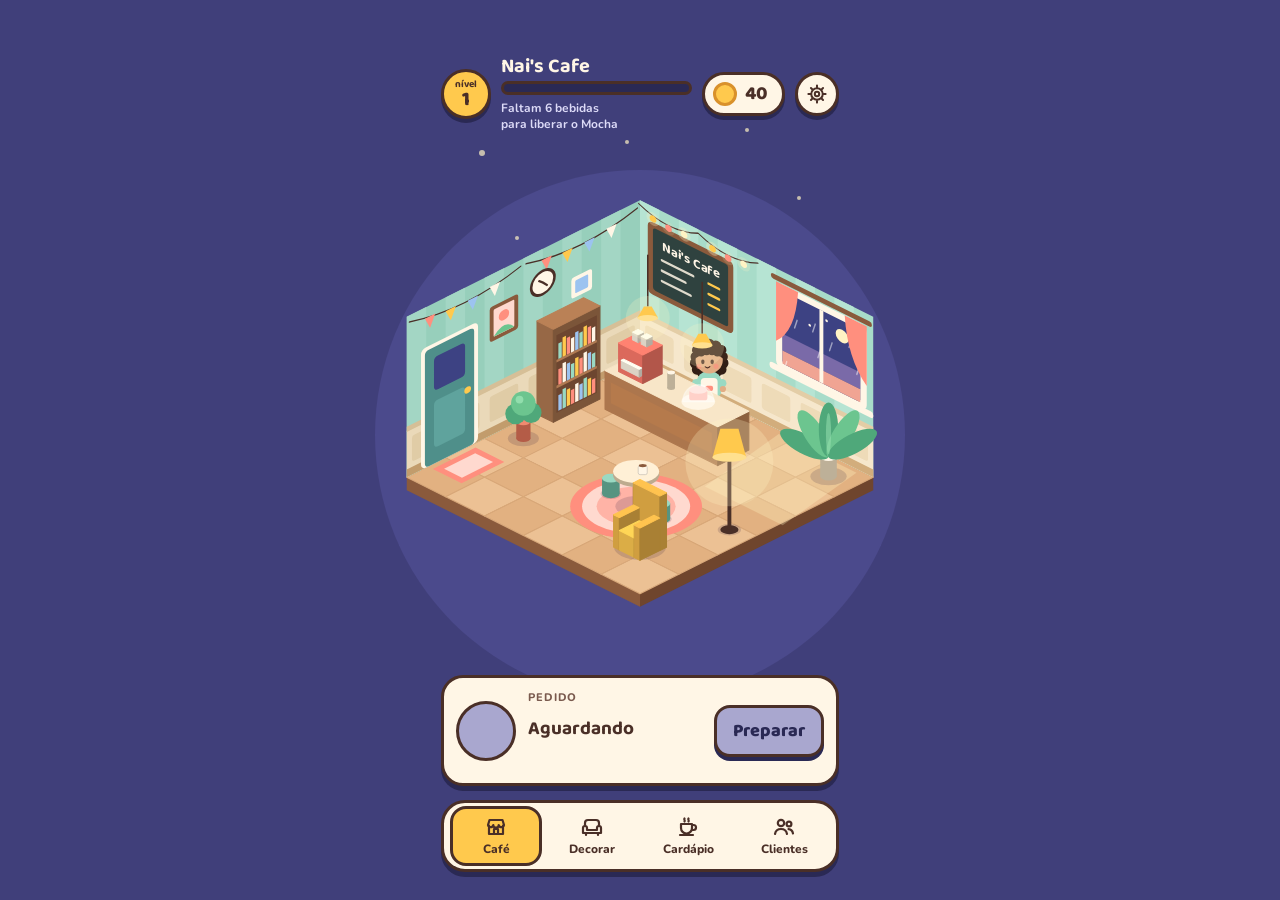
==== commit f0a6d4a1: "T-045 T-046 instalação no iPhone e modo offline (BRF-045, BRF-046) - Manifesto, ícone mascarável e m" ====
--- a/index.html
+++ b/index.html
@@ -4,10 +4,27 @@
     <meta charset="utf-8">
     <meta name="viewport" content="width=device-width, initial-scale=1, maximum-scale=1, user-scalable=no, viewport-fit=cover">
     <title>Nai's Cafe</title>
+    <meta name="theme-color" content="#403f7a">
+    <meta name="apple-mobile-web-app-capable" content="yes">
+    <meta name="mobile-web-app-capable" content="yes">
+    <meta name="apple-mobile-web-app-title" content="Nai's Cafe">
+    <meta name="apple-mobile-web-app-status-bar-style" content="black-translucent">
+    <link rel="manifest" href="manifest.webmanifest">
+    <link rel="apple-touch-icon" href="icons/apple-touch-icon.png">
+    <link rel="icon" type="image/png" sizes="192x192" href="icons/icon-192.png">
     <link rel="stylesheet" href="fonts/fonts.css">
     <link rel="stylesheet" href="css/tokens.css">
     <link rel="stylesheet" href="css/ui.css">
     <script type="module" src="js/main.js"></script>
+    <script type="module">
+      // Service worker (T-046): a versão no endereço dá nome ao cache. Se falhar, o jogo segue sem offline.
+      import { VERSION } from './js/version.js';
+      if ('serviceWorker' in navigator) {
+        addEventListener('load', () => {
+          navigator.serviceWorker.register('sw.js?v=' + encodeURIComponent(VERSION)).catch(() => {});
+        });
+      }
+    </script>
   </head>
   <body>
     <div class="backdrop" aria-hidden="true">
--- a/css/ui.css
+++ b/css/ui.css
@@ -91,7 +91,7 @@
 .title-screen { font-family: var(--font-display); font-weight: 700; font-size: 20px; line-height: 1; color: var(--cream); }
 .title-card { font-family: var(--font-display); font-weight: 700; font-size: 19px; line-height: 1.1; }
 .label { font-size: 11px; font-weight: 800; letter-spacing: 0.08em; color: var(--text-muted); }
-.caption { font-size: 12px; font-weight: 700; color: var(--text-on-dusk); }
+.caption { font-size: 12px; font-weight: 700; color: var(--text-on-dusk); text-wrap: balance; }
 .text-muted { font-size: 13px; font-weight: 800; color: var(--text-muted); }
 
 /* ---------- Botão ---------- */
@@ -263,3 +263,726 @@
   cursor: pointer;
 }
 .nav__item.is-active { background: var(--yellow); border-color: var(--ink); }
+
+/* ---------- Tela Cafeteria ---------- */
+.top {
+  position: relative;
+  display: flex;
+  align-items: center;
+  gap: 10px;
+  padding: 0 var(--gutter);
+}
+.top__info {
+  flex: 1;
+  min-width: 0;
+  display: flex;
+  flex-direction: column;
+  gap: 5px;
+}
+.scene {
+  position: relative;
+  flex: 1;
+  min-height: 0;
+  display: flex;
+  align-items: center;
+  justify-content: center;
+}
+/* A cena pode passar da coluna (a sala corta até 18 px das pontas). */
+.scene__canvas { display: block; flex: none; }
+
+.order {
+  margin: 0 var(--gutter) 14px;
+  display: flex;
+  align-items: center;
+  gap: 12px;
+}
+.order__portrait {
+  width: 60px;
+  height: 60px;
+  flex: none;
+  overflow: hidden;
+  border-radius: 50%;
+  border: var(--outline);
+  background: var(--coral);
+}
+.order__portrait--empty { background: var(--disabled); }
+.order__info {
+  flex: 1;
+  min-width: 0;
+  display: flex;
+  flex-direction: column;
+  gap: 3px;
+}
+.order__price {
+  display: flex;
+  align-items: center;
+  gap: 6px;
+  font-size: 13px;
+  font-weight: 800;
+  color: var(--text-muted);
+}
+/* Sem cliente: a linha do valor reserva o espaço para a cena não pular quando alguém chega. */
+.order__price.is-placeholder { visibility: hidden; }
+/* O título sempre ocupa a altura de 2 linhas (cartão de 111 px do mockup), com ou sem cliente;
+   um pedido longo reduz a fonte (fitOrderTitle em cafeteria.js) em vez de abrir a 3ª linha. */
+.order .title-card { min-height: var(--order-title-h); display: flex; align-items: center; }
+.order { --order-title-h: 42px; }
+.order__btn { flex: none; }
+
+/* Retrato: canvas de 54 px dentro do círculo de 60 com contorno. */
+.order__portrait-canvas { display: block; width: 54px; height: 54px; }
+.order__portrait--empty .order__portrait-canvas { visibility: hidden; }
+
+/* ---------- Tela Preparo ---------- */
+/* Cores próprias desta tela (mockup 02-preparo). [Proposta]: mover para tokens.css (arquivo compartilhado). */
+.prep {
+  --step-todo: #5d5ca3;
+  --halo: rgba(255, 201, 77, 0.4);
+  --cup-inside: #fffdf7;
+  --pitcher: #e6ecf3;
+  gap: 12px;
+}
+/* Cores dos quadradinhos de ingrediente (Preparo e Cardápio). */
+.prep, .recipes {
+  --tile-sand: #f3dcb8;
+  --tile-sky: #cfe6f7;
+  --tile-mint: #cfeedd;
+  --tile-lilac: #e7e2fa;
+}
+/* O círculo do fundo fica 50 px mais alto nesta tela (mockup). */
+body:has(.prep) .backdrop__circle { top: 120px; }
+
+.prep-top,
+.decor-top {
+  position: relative;
+  display: flex;
+  align-items: center;
+  gap: 12px;
+  padding: 0 var(--gutter);
+  min-height: 48px;
+}
+.prep-top__info,
+.decor-top__info {
+  flex: 1;
+  min-width: 0;
+  display: flex;
+  flex-direction: column;
+  gap: 2px;
+}
+.title-prep { font-family: var(--font-display); font-weight: 700; font-size: 22px; line-height: 1.1; color: var(--cream); }
+.prep-top__step { font-size: 13px; font-weight: 700; color: var(--text-on-dusk); }
+
+/* Passos: círculos ligados por traços. */
+.prep-steps {
+  position: relative;
+  list-style: none;
+  margin: 0;
+  padding: 0 14px;
+  display: flex;
+  align-items: flex-start;
+  flex: none;
+}
+.prep-step {
+  flex: 0 1 66px;
+  min-width: 0;
+  display: flex;
+  flex-direction: column;
+  align-items: center;
+  gap: 5px;
+}
+.prep-step__dot {
+  width: 38px;
+  height: 38px;
+  flex: none;
+  border-radius: 50%;
+  border: var(--outline);
+  display: flex;
+  align-items: center;
+  justify-content: center;
+  font-family: var(--font-display);
+  font-weight: 800;
+  font-size: 18px;
+  line-height: 1;
+  color: var(--ink);
+  background: var(--step-todo);
+}
+.prep-step.is-todo .prep-step__dot { color: var(--cream); }
+.prep-step.is-done .prep-step__dot { background: var(--green); }
+.prep-step.is-current .prep-step__dot { background: var(--yellow); box-shadow: 0 0 0 4px var(--halo); }
+.prep-step__name { font-size: 12px; font-weight: 800; color: var(--cream); white-space: nowrap; }
+.prep-step__line {
+  flex: 1 1 0;
+  min-width: 6px;
+  height: 5px;
+  margin-top: 17px;
+  border-radius: 3px;
+  background: var(--step-todo);
+}
+.prep-step__line.is-done { background: var(--green); }
+
+/* Palco: parede menta, lambri e balcão de madeira. */
+.prep-stage {
+  position: relative;
+  margin: 0 var(--gutter);
+  height: 214px;
+  flex: none;
+  overflow: hidden;
+  border: var(--outline);
+  border-radius: var(--radius-nav);
+  box-shadow: var(--shadow-card);
+  background: var(--wall-right);
+  display: flex;
+  align-items: flex-end;
+  justify-content: center;
+}
+.prep-stage__rail { position: absolute; left: 0; right: 0; top: 44px; height: 10px; background: var(--wainscot); }
+.prep-stage__counter {
+  position: absolute;
+  left: 0;
+  right: 0;
+  bottom: 0;
+  height: 58px;
+  background: var(--floor-a);
+  border-top: 5px solid var(--wood);
+}
+.prep-stage__cup { position: relative; margin-bottom: 2px; }
+
+/* Xícara (SVG). */
+.cup { display: block; overflow: visible; }
+.cup__shadow { fill: var(--contact-shadow); fill-opacity: 0.14; }
+.cup__saucer { fill: var(--cream); stroke: var(--ink); stroke-width: 4; }
+.cup__handle-out, .cup__handle-in { fill: none; stroke-linecap: round; stroke-linejoin: round; }
+.cup__handle-out { stroke: var(--ink); stroke-width: 17; }
+.cup__handle-in { stroke: var(--cream); stroke-width: 9; }
+.cup__inside { fill: var(--cup-inside); }
+.cup__outline { fill: none; stroke: var(--ink); stroke-width: 4.5; stroke-linecap: round; stroke-linejoin: round; }
+.cup__gloss { fill: #fff; fill-opacity: 0.7; }
+.cup__pitcher { fill: var(--pitcher); stroke: var(--ink); stroke-width: 4; stroke-linecap: round; stroke-linejoin: round; }
+.cup__pitcher-handle { fill: none; stroke: var(--ink); stroke-width: 4; stroke-linecap: round; stroke-linejoin: round; }
+.cup__figure path { fill: none; stroke: var(--wood); stroke-width: 2.6; stroke-linecap: round; stroke-linejoin: round; }
+.cup__tea path { fill: none; stroke: var(--ink); stroke-width: 2; stroke-linecap: round; stroke-linejoin: round; }
+.cup__tea rect { fill: var(--coral); stroke: var(--ink); stroke-width: 3; }
+
+/* Enchimento de ~0,8 s: a camada cresce a partir da base. */
+.cup__layer.is-fill {
+  transform-box: fill-box;
+  transform-origin: 50% 100%;
+  animation: prep-fill 0.8s ease-out both;
+}
+.is-fade { animation: prep-fade 0.8s ease-out both; }
+.cup__pour { animation: prep-pour 0.9s ease-out both; }
+@keyframes prep-fill { from { transform: scaleY(0); } to { transform: scaleY(1); } }
+@keyframes prep-fade { from { opacity: 0; } to { opacity: 1; } }
+@keyframes prep-pour { 0% { opacity: 0; } 15%, 80% { opacity: 1; } 100% { opacity: 0; } }
+
+/* Dica de uma linha e escolha do desenho. */
+.prep-hint {
+  position: relative;
+  margin: 0 var(--gutter);
+  flex: none;
+  font-family: var(--font-display);
+  font-weight: 700;
+  font-size: 17px;
+  line-height: 1.2;
+  color: var(--cream);
+  text-align: center;
+}
+.prep-hint[hidden], .prep-art[hidden] { display: none; }
+.prep-art {
+  position: relative;
+  margin: 0 var(--gutter);
+  flex: none;
+  display: grid;
+  grid-template-columns: repeat(3, minmax(0, 1fr));
+  gap: 10px;
+}
+.prep-art__btn {
+  height: var(--touch-min);
+  min-width: 0;
+  padding: 0 8px;
+  display: flex;
+  align-items: center;
+  justify-content: center;
+  gap: 6px;
+  background: var(--yellow);
+  border: var(--outline);
+  border-radius: var(--radius-button);
+  box-shadow: var(--shadow-button), 0 0 0 5px var(--halo);
+  font-weight: 800;
+  font-size: 14px;
+  line-height: 1;
+  color: var(--ink);
+  cursor: pointer;
+  transition: transform 60ms, box-shadow 60ms;
+}
+
+/* Grade 2 × 4 de ingredientes. */
+.prep-grid {
+  position: relative;
+  margin: 0 var(--gutter);
+  flex: none;
+  display: grid;
+  grid-template-columns: repeat(2, minmax(0, 1fr));
+  gap: 10px;
+}
+.prep-ing {
+  height: 56px;
+  min-width: 0;
+  padding: 0 10px 0 8px;
+  display: flex;
+  align-items: center;
+  gap: 10px;
+  background: var(--cream);
+  border: var(--outline);
+  border-radius: var(--radius-button);
+  box-shadow: var(--shadow-button);
+  font-weight: 800;
+  font-size: 14px;
+  line-height: 1.1;
+  color: var(--ink);
+  text-align: left;
+  cursor: pointer;
+  transition: transform 60ms, box-shadow 60ms;
+}
+.prep-ing__tile {
+  width: 36px;
+  height: 36px;
+  flex: none;
+  border-radius: 11px;
+  display: flex;
+  align-items: center;
+  justify-content: center;
+}
+.tile--sand { background: var(--tile-sand); }
+.tile--sky { background: var(--tile-sky); }
+.tile--mint { background: var(--tile-mint); }
+.tile--lilac { background: var(--tile-lilac); }
+.prep-ing__name { min-width: 0; }
+.prep-ing.is-next { background: var(--yellow); box-shadow: var(--shadow-button), 0 0 0 5px var(--halo); }
+.prep-ing.is-next .prep-ing__tile { background: var(--cream); }
+
+.prep-ing:active { transform: translateY(var(--press-offset)); box-shadow: var(--shadow-pressed); }
+.prep-ing.is-next:active, .prep-art__btn:active {
+  transform: translateY(var(--press-offset));
+  box-shadow: var(--shadow-pressed), 0 0 0 5px var(--halo);
+}
+
+/* Toque errado: balança, sem punição. A dica pulsa para repetir o passo certo. */
+.prep-ing.is-wrong { animation: prep-shake 0.36s ease-in-out; }
+.is-nudge { animation: prep-nudge 0.36s ease-out; }
+@keyframes prep-shake {
+  0%, 100% { transform: translateX(0); }
+  20% { transform: translateX(-6px); }
+  40% { transform: translateX(5px); }
+  60% { transform: translateX(-4px); }
+  80% { transform: translateX(2px); }
+}
+@keyframes prep-nudge { 0%, 100% { transform: scale(1); } 40% { transform: scale(1.06); } }
+
+/* Entregar: desativado com "faltam N passos"; verde no fim. */
+.prep-deliver {
+  position: relative;
+  margin: auto var(--gutter) 0;
+  height: 54px;
+  flex: none;
+  border-radius: 18px;
+}
+
+/* ---------- Tela Decorar ---------- */
+/* Cores próprias desta tela (mockup 03-decorar). [Proposta]: mover para tokens.css (arquivo compartilhado). */
+.decor {
+  --paper: #fffdf7;      /* fundo do cartão da loja */
+  --paper-edge: #ecd9b8; /* contorno do cartão e da aba inativos */
+  --handle: #d9c3a5;     /* alça do painel */
+  gap: 6px;
+}
+/* O círculo do fundo fica 80 px mais alto e a loja vai até a borda de baixo (mockup). */
+body:has(.decor) .backdrop__circle { top: 90px; }
+body:has(.decor) .app { padding-bottom: 0; }
+
+.decor-stage {
+  position: relative;
+  flex: 1;
+  min-height: 0;
+  display: flex;
+  flex-direction: column;
+  align-items: center;
+  justify-content: center;
+  gap: 4px;
+}
+.decor-stage__canvas { display: block; flex: none; }
+/* Linha fixa da altura da pílula (34 px, mockup) abaixo da sala, para a sala não pular. */
+.decor-bar {
+  height: 34px;
+  flex: none;
+  display: flex;
+  align-items: center;
+  justify-content: center;
+  padding: 0 var(--gutter);
+}
+.decor-pill {
+  padding: 8px 16px;
+  background: var(--night);
+  border-radius: 20px;
+  font-size: 13px;
+  font-weight: 800;
+  line-height: 1.36;
+  color: var(--cream);
+  text-align: center;
+}
+.decor-pill[hidden], .decor-store[hidden] { display: none; }
+/* “Guardar” (só ao mover) no canto de baixo à direita da sala, sobre o fundo, sem empurrar a pílula. */
+.decor-store {
+  position: absolute;
+  bottom: 42px;
+  right: var(--gutter);
+  z-index: 1;
+  height: var(--touch-min);
+  padding: 0 16px;
+  font-size: 16px;
+}
+
+/* Loja */
+.shop {
+  position: relative;
+  flex: none;
+  padding: 10px var(--gutter) max(var(--safe-bottom), env(safe-area-inset-bottom));
+  display: flex;
+  flex-direction: column;
+  gap: 12px;
+  background: var(--cream);
+  border-top: var(--outline);
+  border-radius: 28px 28px 0 0;
+}
+.shop__handle { width: 44px; height: 5px; border-radius: 3px; background: var(--handle); align-self: center; }
+.shop__tabs { display: flex; gap: 8px; }
+.shop__tab {
+  height: var(--touch-min);
+  padding: 0 18px;
+  background: transparent;
+  border: var(--line) solid var(--paper-edge);
+  border-radius: 22px;
+  font-family: var(--font-display);
+  font-weight: 700;
+  font-size: 16px;
+  line-height: 1;
+  color: var(--ink);
+  cursor: pointer;
+}
+.shop__tab.is-active { background: var(--yellow); border-color: var(--ink); }
+/* Duas fileiras de cartões (312 px no mockup); o resto rola dentro do painel. */
+.shop__grid {
+  list-style: none;
+  margin: 0;
+  padding: 0;
+  height: 312px;
+  display: grid;
+  grid-template-columns: repeat(3, minmax(0, 1fr));
+  align-content: start;
+  gap: 10px;
+  scrollbar-width: none;
+}
+.shop__grid::-webkit-scrollbar { display: none; }
+/* Telas mais baixas: 1,5 fileira visível, para a sala não encolher demais. */
+@media (max-height: 800px) { .shop__grid { height: 236px; } }
+.shop-card {
+  min-width: 0;
+  padding: 8px;
+  display: flex;
+  flex-direction: column;
+  align-items: center;
+  gap: 4px;
+  background: var(--paper);
+  border: var(--line) solid var(--paper-edge);
+  border-radius: 18px;
+}
+.shop-card.is-active { border-color: var(--ink); }
+.shop-card__thumb { display: block; flex: none; width: 60px; height: 60px; }
+.shop-card__name {
+  max-width: 100%;
+  font-size: 13px;
+  font-weight: 800;
+  line-height: 1.3;
+  text-align: center;
+  text-wrap: balance;
+  hyphens: auto;
+}
+.shop-btn {
+  width: 100%;
+  height: var(--touch-min);
+  margin-top: auto;
+  padding: 0;
+  display: flex;
+  align-items: center;
+  justify-content: center;
+  gap: 6px;
+  background: var(--cream);
+  border: var(--outline);
+  border-radius: 13px;
+  box-shadow: 0 3px 0 var(--ink);
+  font-family: var(--font-display);
+  font-weight: 800;
+  font-size: 14px;
+  line-height: 1;
+  color: var(--ink);
+  white-space: nowrap;
+  cursor: pointer;
+  transition: transform 60ms, box-shadow 60ms;
+}
+.shop-btn--price, .shop-btn--nocoins { font-size: 17px; }
+.shop-btn--price, .shop-btn--current { background: var(--yellow); }
+.shop-btn--placing { background: var(--green); }
+.shop-btn--stock { background: var(--mint); }
+.shop-btn:disabled { background: var(--disabled); color: var(--night); cursor: default; }
+.shop-btn:disabled .coin { opacity: 0.6; }
+.shop-btn:not(:disabled):active { transform: translateY(var(--press-offset)); box-shadow: 0 0 0 var(--ink); }
+.coin--xs { width: 18px; height: 18px; }
+
+/* ---------- Telas de lista: Clientes da casa (mockup 04-clientes) e Cardápio ---------- */
+/* Cores próprias (mockup 04-clientes). [Proposta]: mover para tokens.css (arquivo compartilhado). */
+.guests, .recipes {
+  --mystery-edge: #8d8bc4; /* contorno tracejado do cartão misterioso */
+  --mystery-fill: #5d5ca3; /* círculo do "?" */
+  gap: 12px;
+}
+body:has(.guests) .backdrop__circle,
+body:has(.recipes) .backdrop__circle { top: 140px; }
+
+.list-top {
+  position: relative;
+  display: flex;
+  align-items: center;
+  gap: 12px;
+  padding: 0 var(--gutter);
+  min-height: 48px;
+  flex: none;
+}
+.list-top__info { flex: 1; min-width: 0; display: flex; flex-direction: column; gap: 2px; }
+.list-top .title-prep { font-size: 24px; }
+
+/* A lista rola por dentro; a navegação fica fixa embaixo. */
+.card-list {
+  position: relative;
+  flex: 1;
+  min-height: 0;
+  list-style: none;
+  margin: 0;
+  padding: 0 var(--gutter) 6px; /* 6 px: a sombra do último cartão não corta */
+  display: flex;
+  flex-direction: column;
+  gap: 10px;
+}
+.card-list > li { flex: none; }
+
+.guest {
+  padding: 10px 12px;
+  display: flex;
+  align-items: center;
+  gap: 12px;
+  border-radius: 20px;
+  box-shadow: 0 4px 0 var(--night);
+}
+.guest__portrait {
+  width: 60px;
+  height: 60px;
+  flex: none;
+  overflow: hidden;
+  border-radius: 50%;
+  border: var(--outline);
+}
+.guest__portrait-canvas { display: block; width: 54px; height: 54px; }
+.guest__info { flex: 1; min-width: 0; display: flex; flex-direction: column; gap: 3px; }
+.guest__head { display: flex; align-items: center; justify-content: space-between; gap: 8px; }
+.guest__name { font-family: var(--font-display); font-weight: 700; font-size: 18px; line-height: 1.1; }
+.guest__fav {
+  display: flex;
+  align-items: center;
+  gap: 6px;
+  font-size: 13px;
+  font-weight: 800;
+  color: var(--text-muted);
+}
+.guest__line { font-size: 13px; font-weight: 600; line-height: 1.3; color: var(--text-muted); }
+
+/* Ainda não veio / bloqueada: tracejado sobre o fundo, sem sombra. */
+.guest--mystery,
+.recipe--locked {
+  border: var(--line) dashed var(--mystery-edge);
+  border-radius: 20px;
+  box-shadow: none;
+}
+.guest--mystery .guest__name,
+.recipe--locked .guest__name { color: var(--cream); }
+.guest__portrait--mystery {
+  display: flex;
+  align-items: center;
+  justify-content: center;
+  background: var(--mystery-fill);
+  border-color: var(--mystery-edge);
+  font-family: var(--font-display);
+  font-weight: 800;
+  font-size: 28px;
+  color: var(--cream);
+}
+.guest__hint { font-size: 13px; font-weight: 700; line-height: 1.3; color: var(--text-on-dusk); }
+
+/* Cardápio */
+.recipe {
+  padding: 10px 12px;
+  display: flex;
+  flex-direction: column;
+  gap: 8px;
+  border-radius: 20px;
+  box-shadow: 0 4px 0 var(--night);
+}
+.recipe--locked { gap: 3px; }
+.recipe__head { display: flex; align-items: center; justify-content: space-between; gap: 8px; }
+.recipe__head .guest__name { min-width: 0; }
+.recipe__price {
+  flex: none;
+  display: flex;
+  align-items: center;
+  gap: 6px;
+  font-size: 13px;
+  font-weight: 800;
+  color: var(--text-muted);
+}
+.recipe__steps { list-style: none; margin: 0; padding: 0; display: flex; align-items: center; }
+.recipe__step {
+  width: 32px;
+  height: 32px;
+  flex: none;
+  display: flex;
+  align-items: center;
+  justify-content: center;
+  border: var(--outline);
+  border-radius: 10px;
+  color: var(--ink);
+}
+.recipe__link { width: 12px; height: var(--line); flex: none; background: var(--ink); }
+
+/* ---------- Ganho de moedas (T-057) ---------- */
+/* "+N" amarelo com contorno Tinta (sombras sem desfoque), sobe e some em 0,9 s. */
+.coin-gain {
+  position: absolute;
+  z-index: 5;
+  pointer-events: none;
+  transform: translate(-50%, -50%);
+  font-family: var(--font-display);
+  font-weight: 800;
+  font-size: 24px;
+  line-height: 1;
+  white-space: nowrap;
+  color: var(--yellow);
+  text-shadow:
+    2px 0 0 var(--ink), -2px 0 0 var(--ink), 0 2px 0 var(--ink), 0 -2px 0 var(--ink),
+    2px 2px 0 var(--ink), -2px 2px 0 var(--ink), 2px -2px 0 var(--ink), -2px -2px 0 var(--ink),
+    0 4px 0 var(--ink);
+  animation: coin-gain 0.9s ease-out forwards;
+}
+@keyframes coin-gain {
+  0% { opacity: 0; transform: translate(-50%, -50%) scale(0.7); }
+  15% { opacity: 1; transform: translate(-50%, -70%) scale(1.1); }
+  30% { transform: translate(-50%, -85%) scale(1); }
+  70% { opacity: 1; }
+  100% { opacity: 0; transform: translate(-50%, -190%) scale(1); }
+}
+.pill.is-bump { animation: pill-bump 0.3s ease-out; }
+@keyframes pill-bump { 0%, 100% { transform: scale(1); } 40% { transform: scale(1.1); } }
+
+@media (prefers-reduced-motion: reduce) {
+  .coin-gain { animation-name: coin-gain-fade; }
+  .pill.is-bump { animation: none; }
+}
+@keyframes coin-gain-fade { 0%, 100% { opacity: 0; } 15%, 70% { opacity: 1; } }
+
+/* ---------- Ajustes (T-042) ---------- */
+.top__name { line-height: 20px; white-space: nowrap; overflow: hidden; text-overflow: ellipsis; }
+/* Painel que desce do topo (o teclado do iPhone sobe por baixo sem cobrir o campo). */
+.settings {
+  position: absolute;
+  inset: 0;
+  z-index: 10;
+  background: color-mix(in srgb, var(--night) 0%, transparent);
+  transition: background-color 200ms;
+}
+.settings.is-open { background: color-mix(in srgb, var(--night) 55%, transparent); }
+.settings__panel {
+  position: absolute;
+  top: 0;
+  left: var(--gutter);
+  right: var(--gutter);
+  padding: 14px 16px 18px;
+  display: flex;
+  flex-direction: column;
+  gap: 10px;
+  transform: translateY(calc(-100% - 80px));
+  transition: transform 240ms ease-out;
+}
+.settings.is-open .settings__panel { transform: none; }
+.settings__head { display: flex; align-items: center; justify-content: space-between; gap: 10px; }
+.settings__head .icon-btn { color: var(--ink); }
+
+.set-row {
+  min-height: 52px;
+  padding: 0 4px;
+  display: flex;
+  align-items: center;
+  justify-content: space-between;
+  gap: 12px;
+  background: transparent;
+  border: 0;
+  border-bottom: 2px solid color-mix(in srgb, var(--ink) 15%, transparent);
+  font-family: var(--font-body);
+  font-weight: 800;
+  font-size: 16px;
+  color: var(--ink);
+  text-align: left;
+  cursor: pointer;
+}
+.switch {
+  position: relative;
+  width: 56px;
+  height: 32px;
+  flex: none;
+  background: var(--disabled);
+  border: var(--outline);
+  border-radius: var(--radius-round);
+  transition: background-color 150ms;
+}
+.switch__knob {
+  position: absolute;
+  top: 2px;
+  left: 2px;
+  width: 22px;
+  height: 22px;
+  background: var(--cream);
+  border: var(--outline);
+  border-radius: 50%;
+  transition: transform 150ms;
+}
+.set-row[aria-checked="true"] .switch { background: var(--green); }
+.set-row[aria-checked="true"] .switch__knob { transform: translateX(24px); }
+
+.set-field { display: flex; flex-direction: column; gap: 6px; padding-top: 4px; }
+.set-field__input {
+  width: 100%;
+  height: 48px;
+  padding: 0 14px;
+  background: var(--cream);
+  border: var(--outline);
+  border-radius: var(--radius-button);
+  font-family: var(--font-display);
+  font-weight: 700;
+  font-size: 18px; /* ≥ 16 px: o Safari não amplia ao focar */
+  color: var(--ink);
+  -webkit-user-select: text;
+  user-select: text;
+}
+.set-field__input:focus { outline: none; box-shadow: 0 0 0 3px var(--yellow); }
+.set-reset { margin-top: 6px; width: 100%; background: var(--coral); }
+.set-reset.is-armed { background: var(--yellow); font-size: 16px; }
+
+@media (prefers-reduced-motion: reduce) {
+  .settings, .settings__panel, .switch, .switch__knob { transition: none; }
+}
